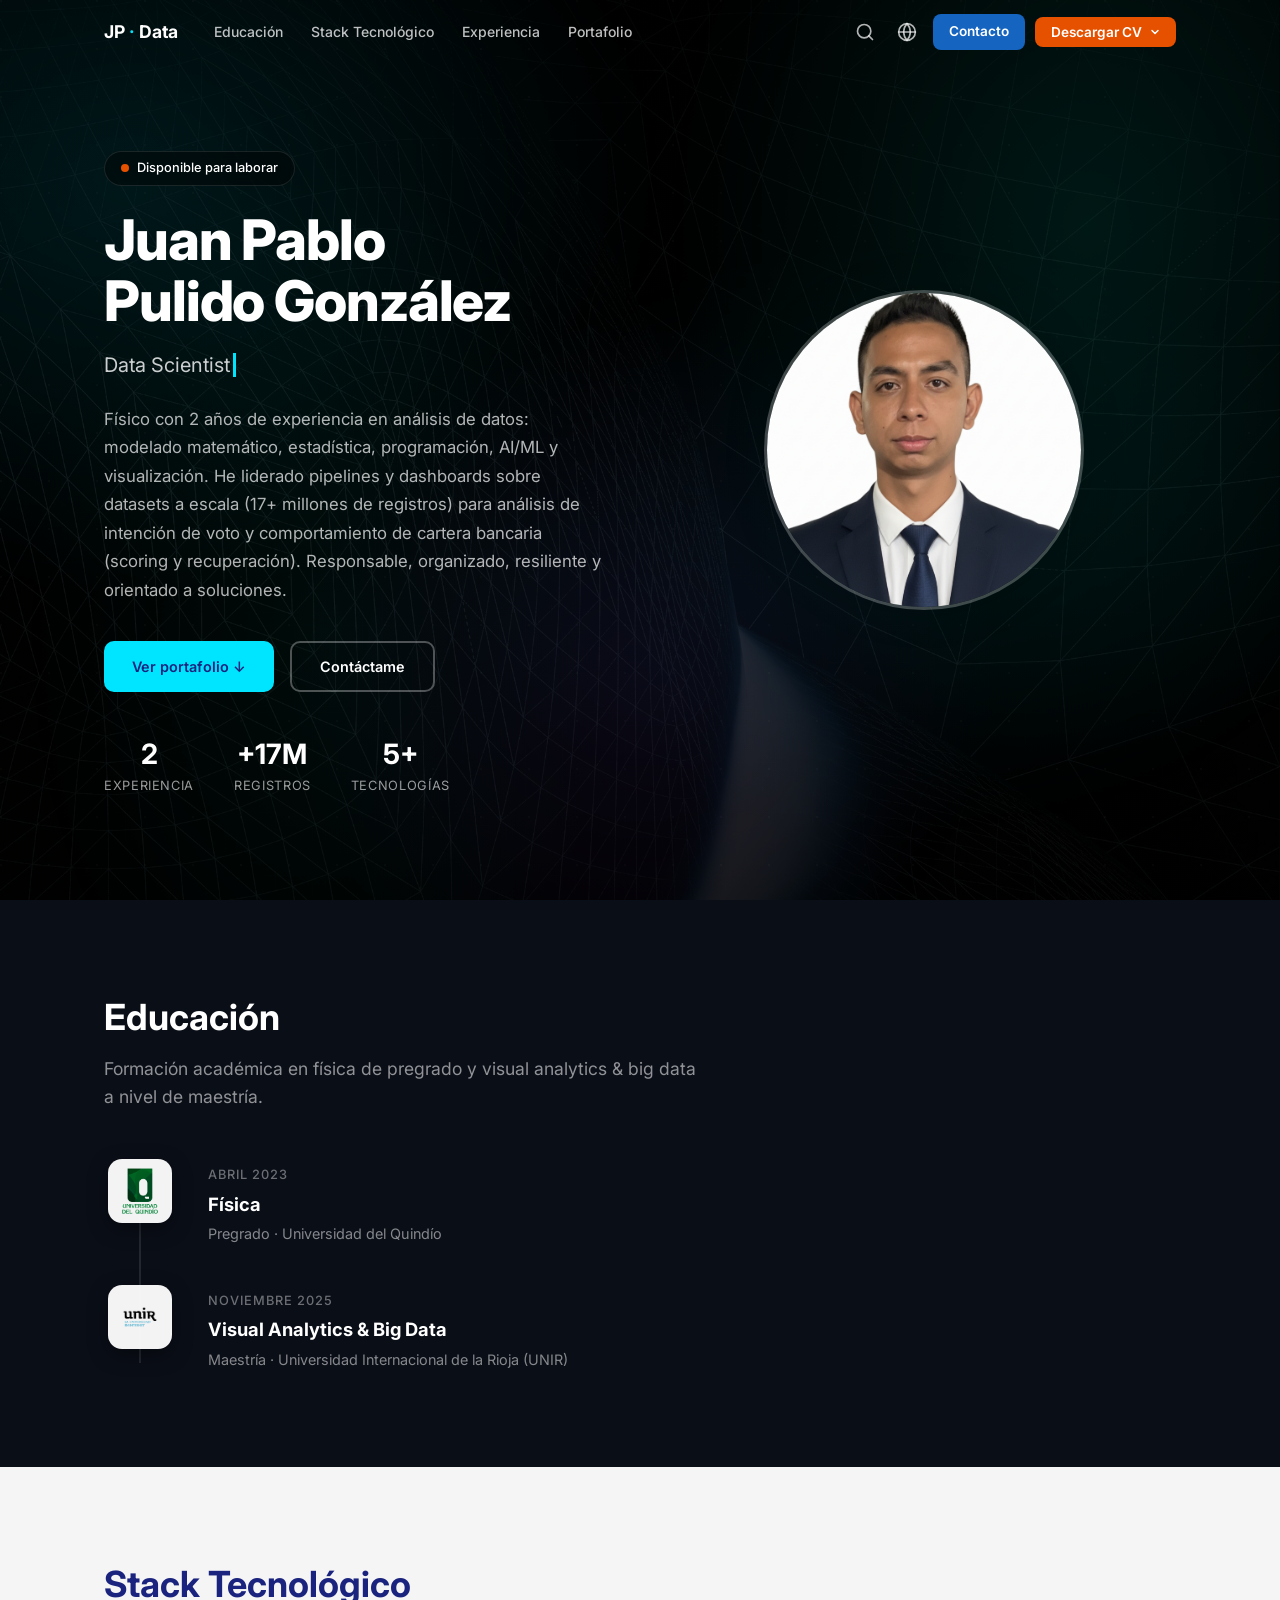
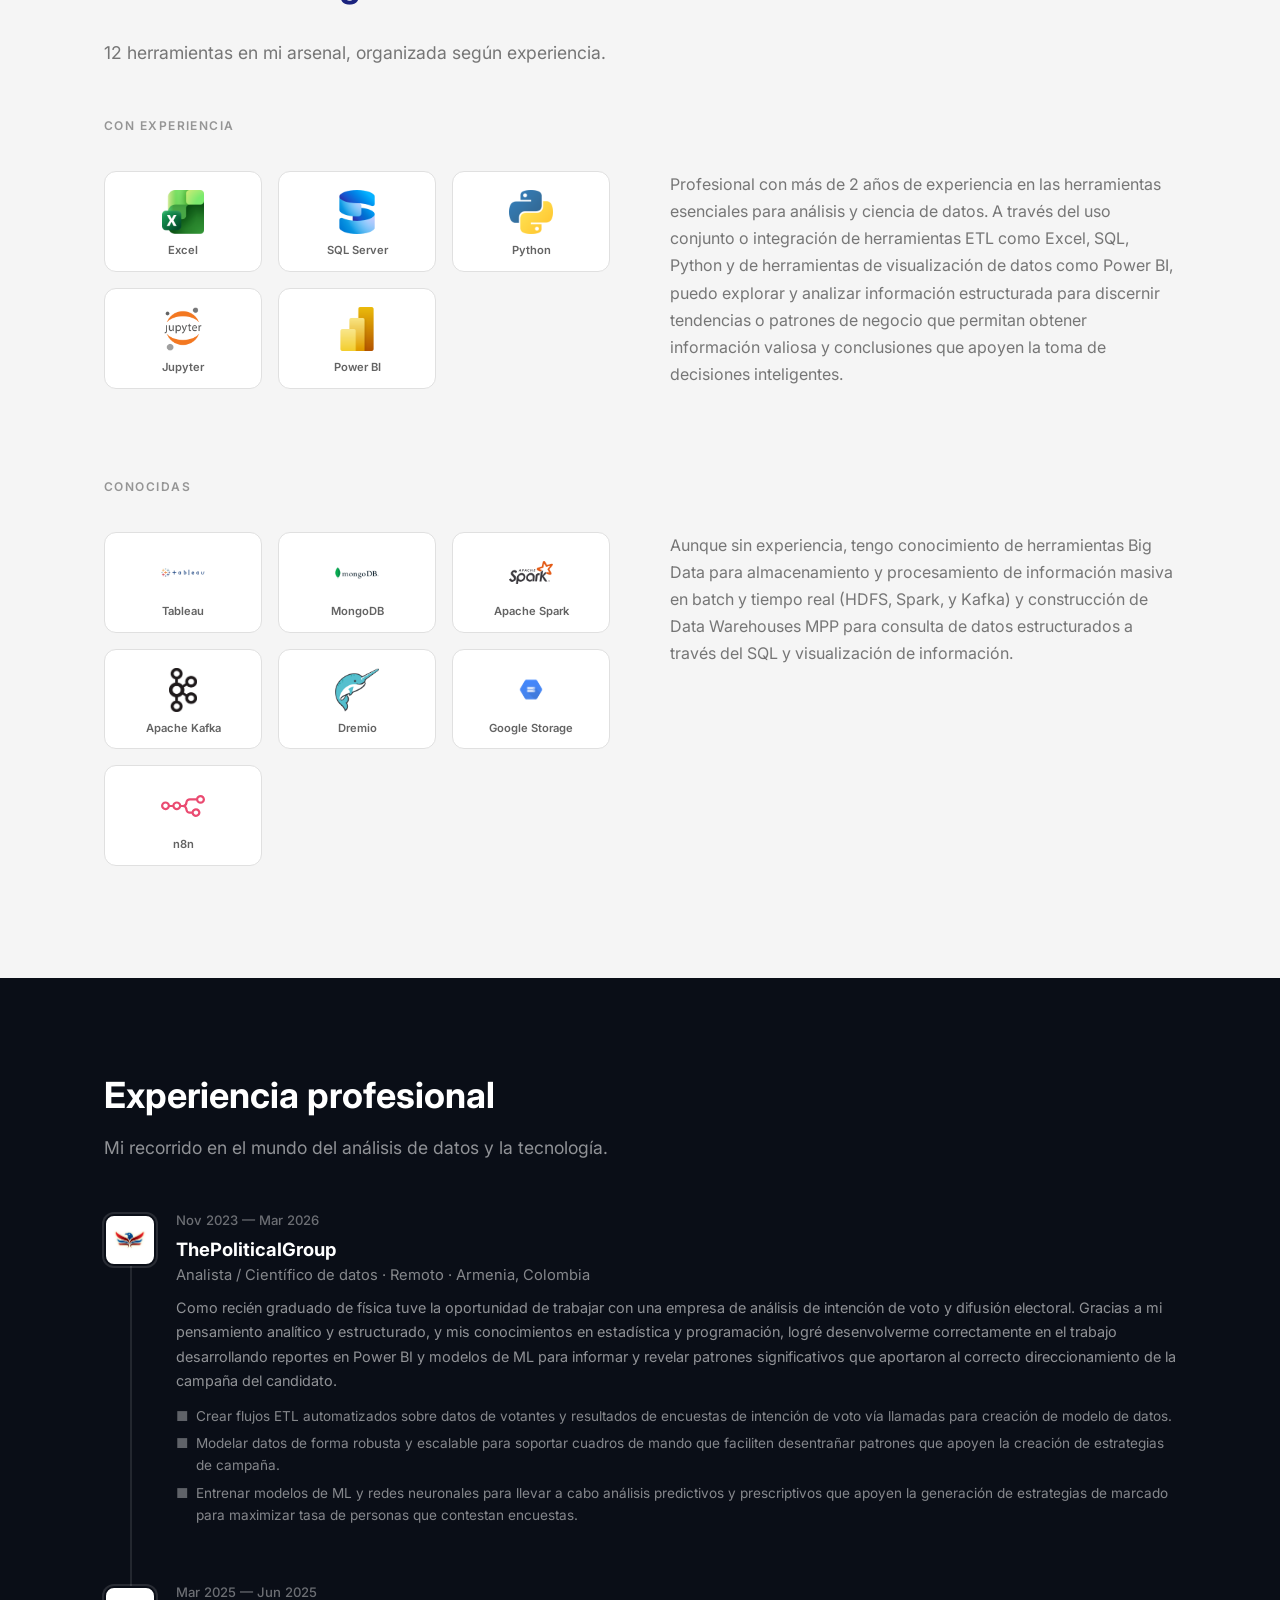
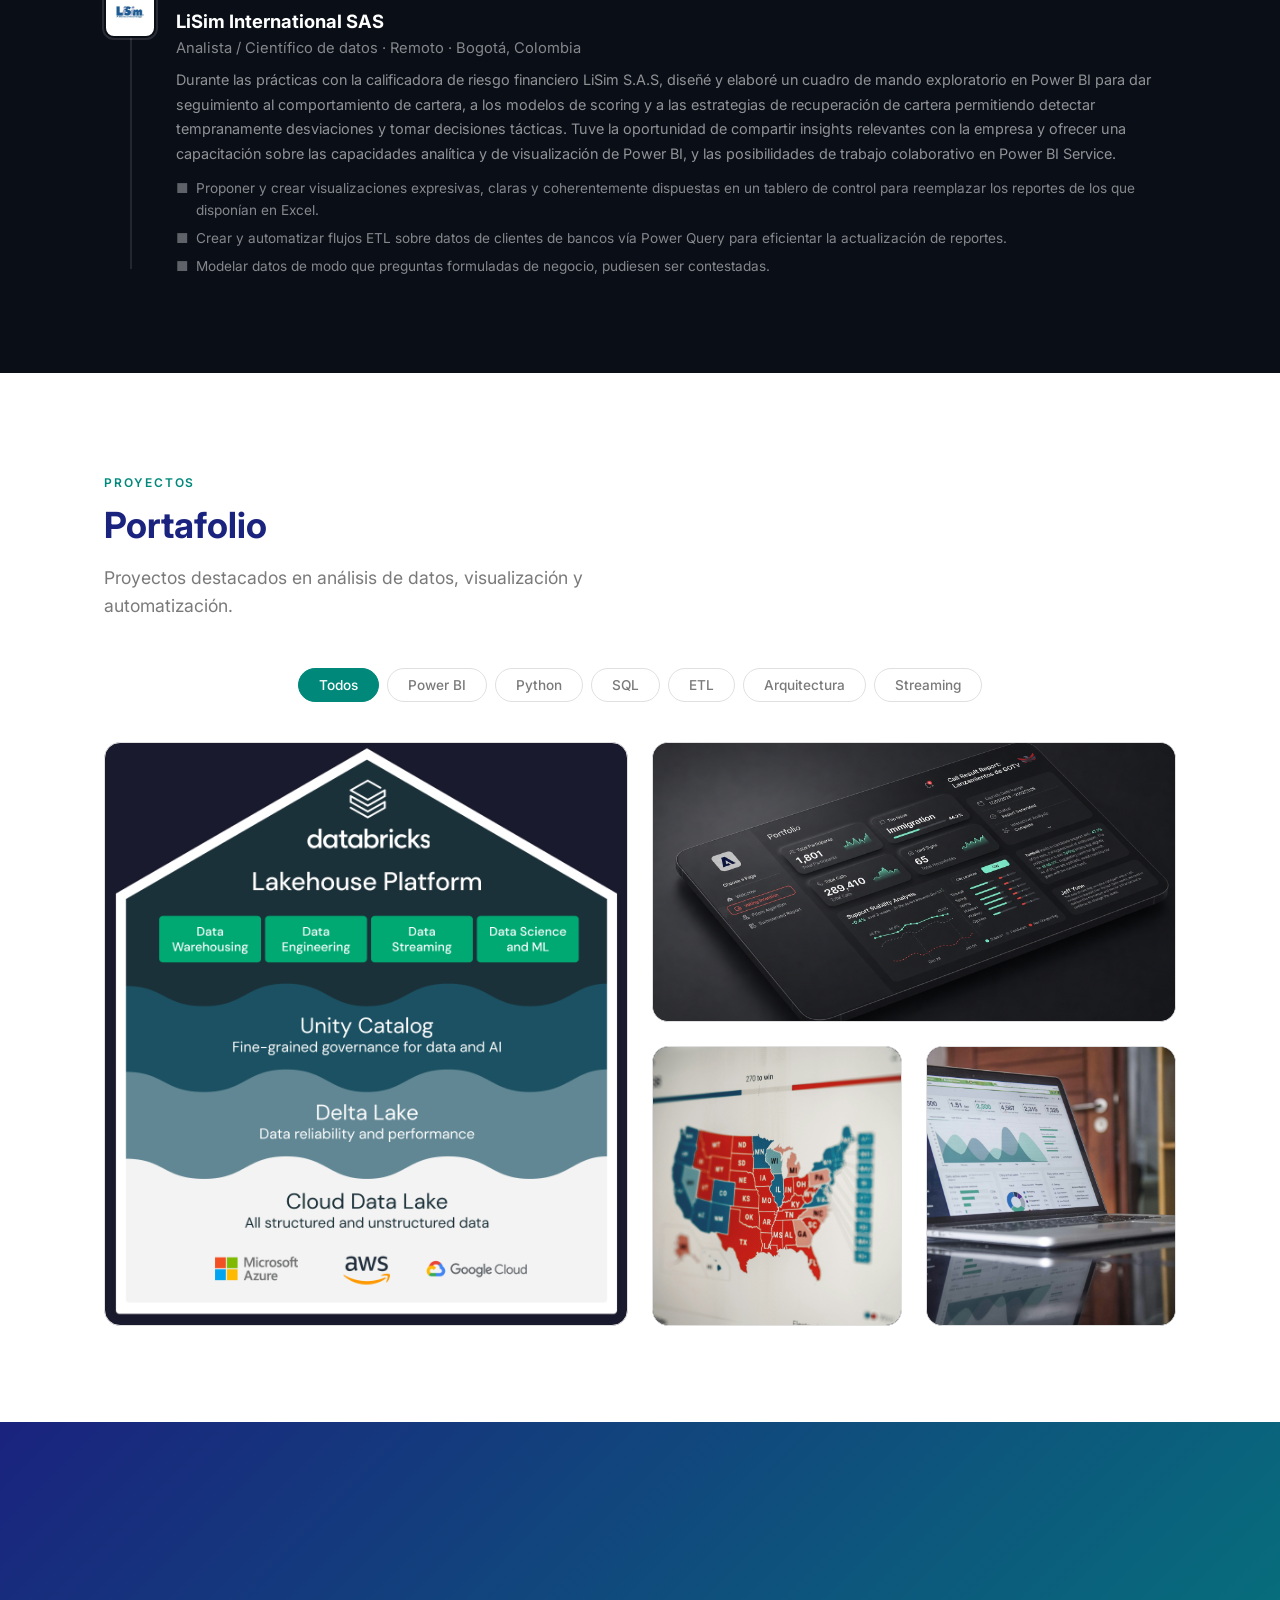
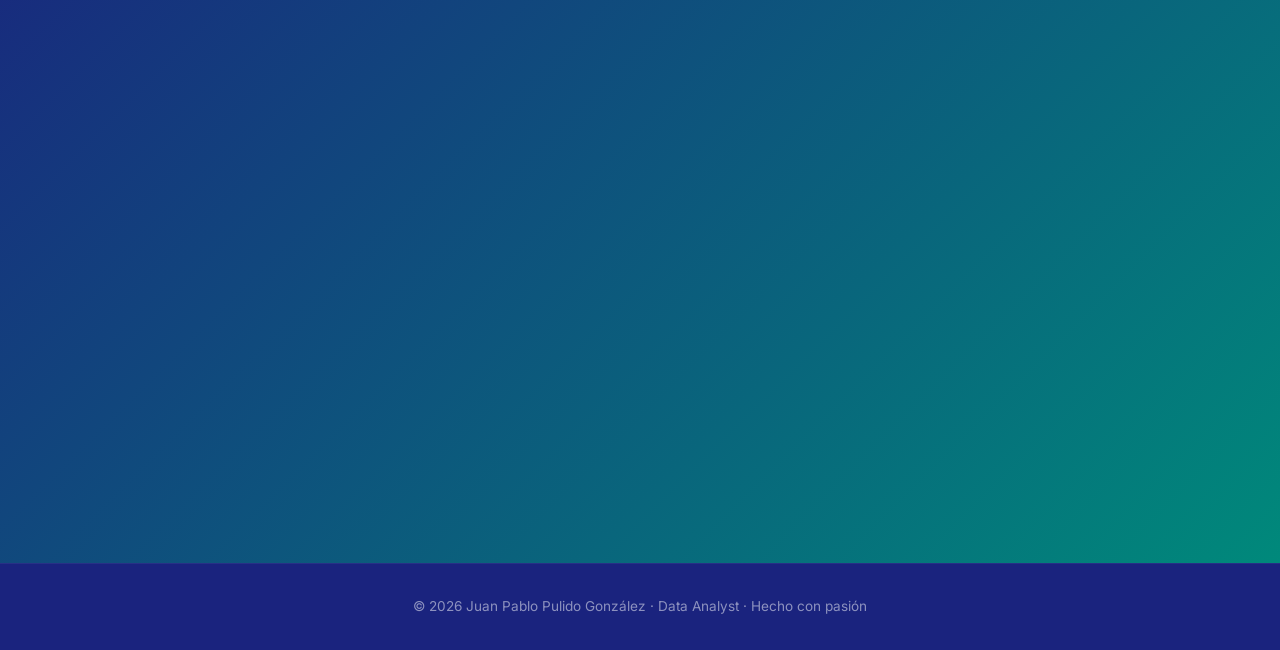
==== index.html @ 1726cae5 "Add files via upload" ====
<!DOCTYPE html>
<html lang="es">
<head>
    <meta charset="UTF-8" />
    <meta name="viewport" content="width=device-width, initial-scale=1.0" />
    <title>Juan Pablo Pulido González · Data Analyst</title>
    <meta name="description" content="Portafolio profesional de Juan Pablo Pulido, Data Analyst especializado en Microsoft, Google, Python, SQL, Power BI y Tableau." />
    <link rel="preconnect" href="https://fonts.googleapis.com" />
    <link rel="preconnect" href="https://fonts.gstatic.com" crossorigin />
    <link href="https://fonts.googleapis.com/css2?family=Inter:wght@300;400;500;600;700;800&display=swap" rel="stylesheet" />
    <style>
        /* ===== RESET & BASE ===== */
        *, *::before, *::after { margin: 0; padding: 0; box-sizing: border-box; }
        html { scroll-behavior: smooth; }
        body {
            font-family: 'Inter', -apple-system, BlinkMacSystemFont, sans-serif;
            color: #212121;
            background: #F5F5F5;
            line-height: 1.6;
            -webkit-font-smoothing: antialiased;
        }
        a { text-decoration: none; color: inherit; }
        img { max-width: 100%; display: block; }
        ul { list-style: none; }

        /* ===== UTILITIES ===== */
        .container {
            max-width: 1120px;
            margin: 0 auto;
            padding: 0 24px;
        }
        .section {
            padding: 96px 0;
        }
        .section-label {
            display: inline-block;
            font-size: 0.75rem;
            font-weight: 600;
            letter-spacing: 0.15em;
            text-transform: uppercase;
            color: #00897B;
            margin-bottom: 12px;
        }
        .section-title {
            font-size: 2.25rem;
            font-weight: 700;
            color: #1A237E;
            margin-bottom: 16px;
            line-height: 1.2;
        }
        .section-subtitle {
            font-size: 1.1rem;
            color: rgba(33,33,33,0.6);
            max-width: 600px;
            margin-bottom: 48px;
        }
        @media (max-width: 768px) {
            .section { padding: 64px 0; }
            .section-title { font-size: 1.75rem; }
        }

        /* ===== NAVBAR — TRANSPARENTE (estilo DJI) ===== */
        .navbar {
            position: fixed;
            top: 0;
            left: 0;
            right: 0;
            z-index: 1000;
            background: transparent;
            transition: background 0.4s, border-color 0.4s;
        }
        .navbar.scrolled {
            background: rgba(10,10,18,0.92);
            backdrop-filter: blur(16px);
            -webkit-backdrop-filter: blur(16px);
            border-bottom: 1px solid rgba(255,255,255,0.06);
        }
        .nav-inner {
            display: flex;
            align-items: center;
            justify-content: space-between;
            height: 64px;
        }
        .nav-left {
            display: flex;
            align-items: center;
            gap: 36px;
        }
        .nav-logo {
            font-size: 1.1rem;
            font-weight: 700;
            color: #fff;
            white-space: nowrap;
        }
        .nav-logo span { color: #00E5FF; }
        .nav-links {
            display: flex;
            gap: 28px;
            align-items: center;
        }
        .nav-links a {
            font-size: 0.875rem;
            font-weight: 500;
            color: rgba(255,255,255,0.75);
            transition: color 0.2s;
            position: relative;
            white-space: nowrap;
        }
        .nav-links a::after {
            content: '';
            position: absolute;
            left: 0;
            right: 0;
            bottom: -4px;
            height: 2px;
            background: #00E5FF;
            transform: scaleX(0);
            transition: transform 0.3s;
        }
        .nav-links a:hover { color: #00E5FF; }
        .nav-links a:hover::after { transform: scaleX(1); }

        /* Right-side actions */
        .nav-right {
            display: flex;
            align-items: center;
            gap: 10px;
        }
        .nav-icon-btn {
            background: transparent;
            border: none;
            cursor: pointer;
            color: rgba(255,255,255,0.7);
            padding: 6px;
            border-radius: 6px;
            transition: color 0.2s, background 0.2s;
            display: flex;
            align-items: center;
            justify-content: center;
            line-height: 1;
        }
        .nav-icon-btn:hover {
            color: #fff;
            background: rgba(255,255,255,0.1);
        }
        .nav-icon-btn svg {
            width: 20px;
            height: 20px;
        }
        .nav-btn {
            padding: 7px 16px;
            border-radius: 8px;
            font-size: 0.85rem;
            font-weight: 600;
            transition: all 0.3s;
            white-space: nowrap;
            display: inline-flex;
            align-items: center;
            gap: 6px;
            border: none;
            cursor: pointer;
            font-family: inherit;
        }
        .nav-btn-contact {
            background: #1565C0;
            color: #fff;
        }
        .nav-btn-contact:hover {
            background: #1976D2;
            transform: translateY(-1px);
        }
        .nav-btn-cv {
            background: #E65100;
            color: #fff;
        }
        .nav-btn-cv:hover {
            background: #EF6C00;
            transform: translateY(-1px);
        }

        /* ===== DROPDOWN ===== */
        .dropdown {
            position: relative;
            display: inline-flex;
        }
        .dropdown-trigger {
            cursor: pointer;
        }
        .dropdown-menu {
            position: absolute;
            top: calc(100% + 6px);
            right: 0;
            min-width: 180px;
            background: #1A1A2E;
            border: 1px solid rgba(255,255,255,0.12);
            border-radius: 10px;
            padding: 6px;
            opacity: 0;
            visibility: hidden;
            transform: translateY(-6px);
            transition: opacity 0.25s ease, transform 0.25s ease, visibility 0.25s;
            z-index: 1001;
            box-shadow: 0 12px 32px rgba(0,0,0,0.4);
        }
        .dropdown.open .dropdown-menu {
            opacity: 1;
            visibility: visible;
            transform: translateY(0);
        }
        .dropdown-menu a {
            display: flex;
            align-items: center;
            gap: 8px;
            padding: 10px 14px;
            border-radius: 8px;
            font-size: 0.85rem;
            font-weight: 500;
            color: rgba(255,255,255,0.8);
            transition: background 0.2s, color 0.2s;
            white-space: nowrap;
            text-decoration: none;
        }
        .dropdown-menu a:hover {
            background: rgba(255,255,255,0.08);
            color: #fff;
        }
        .dropdown-menu a .dd-icon {
            width: 18px;
            height: 18px;
            flex-shrink: 0;
            opacity: 0.6;
        }
        .dropdown-menu .divider {
            height: 1px;
            background: rgba(255,255,255,0.08);
            margin: 4px 10px;
        }
        /* Mobile dropdown inside nav-links */
        .mobile-dropdown {
            width: 100%;
        }
        .mobile-dropdown .dropdown-menu {
            position: static;
            opacity: 1;
            visibility: visible;
            transform: none;
            background: transparent;
            border: none;
            box-shadow: none;
            padding: 4px 0 0 0;
            display: none;
        }
        .mobile-dropdown.open .dropdown-menu {
            display: block;
        }
        .mobile-dropdown .dropdown-menu a {
            padding: 10px 14px;
            color: rgba(255,255,255,0.7);
            justify-content: center;
        }
        .mobile-dropdown .dropdown-menu a:hover {
            background: rgba(255,255,255,0.06);
        }
        .nav-toggle {
            display: none;
            background: none;
            border: none;
            cursor: pointer;
            padding: 8px;
        }
        .nav-toggle span {
            display: block;
            width: 24px;
            height: 2px;
            background: #fff;
            margin: 5px 0;
            border-radius: 2px;
            transition: 0.3s;
        }
        @media (max-width: 900px) {
            .nav-left .nav-links,
            .nav-right .nav-icon-btn,
            .nav-right .nav-btn-contact,
            .nav-right .nav-btn-cv {
                display: none;
            }
            .nav-toggle { display: block; }
            .nav-links.open {
                display: flex !important;
                position: absolute;
                top: 64px;
                left: 0;
                right: 0;
                background: rgba(10,10,18,0.98);
                backdrop-filter: blur(16px);
                flex-direction: column;
                padding: 24px;
                gap: 20px;
                border-bottom: 1px solid rgba(255,255,255,0.06);
            }
            /* On mobile, show icon buttons and CTA inside the dropdown */
            .nav-links.open .mobile-only {
                display: flex !important;
            }
        }
        @media (min-width: 901px) {
            .mobile-only { display: none !important; }
        }

        /* ===== HERO ===== */
        .hero {
            min-height: 100vh;
            display: flex;
            align-items: center;
            background:
                linear-gradient(180deg, rgba(0,0,0,0.92) 0%, rgba(0,0,0,0.82) 50%, rgba(0,0,0,0.88) 100%),
                url('images/hero-bg.jpg') center / cover no-repeat;
            color: #fff;
            position: relative;
            overflow: hidden;
        }
        /* ===== Animated ambient orbs ===== */
        .hero::before {
            content: '';
            position: absolute;
            inset: 0;
            background:
                radial-gradient(ellipse 900px 700px at 10% 20%, rgba(0,229,255,0.10) 0%, transparent 60%),
                radial-gradient(ellipse 700px 900px at 85% 25%, rgba(0,200,180,0.12) 0%, transparent 60%),
                radial-gradient(ellipse 600px 600px at 50% 75%, rgba(130,90,255,0.08) 0%, transparent 60%),
                radial-gradient(ellipse 800px 500px at 70% 60%, rgba(0,229,255,0.06) 0%, transparent 60%),
                radial-gradient(ellipse 500px 800px at 25% 70%, rgba(0,230,200,0.05) 0%, transparent 60%);
            pointer-events: none;
            animation: hero-orb 20s ease-in-out infinite alternate;
            will-change: transform, opacity;
        }
        @keyframes hero-orb {
            0%   { transform: scale(1) translate(0, 0); opacity: 0.5; }
            25%  { transform: scale(1.08) translate(2%, -1.5%); opacity: 0.8; }
            50%  { transform: scale(0.92) translate(-1.5%, 1.5%); opacity: 0.5; }
            75%  { transform: scale(1.05) translate(-0.5%, -1.2%); opacity: 0.7; }
            100% { transform: scale(1.02) translate(0.8%, 0.8%); opacity: 0.6; }
        }
        /* ===== Subtle data/grid pattern ===== */
        .hero::after {
            content: '';
            position: absolute;
            inset: 0;
            background-image:
                radial-gradient(circle at 1px 1px, rgba(255,255,255,0.04) 1px, transparent 0);
            background-size: 48px 48px;
            pointer-events: none;
            opacity: 0.6;
        }
        .hero-grid {
            display: grid;
            grid-template-columns: 1fr 1fr;
            gap: 64px;
            align-items: center;
            position: relative;
            z-index: 1;
        }
        .hero-badge {
            display: inline-flex;
            align-items: center;
            gap: 8px;
            background: rgba(0,0,0,0.40);
            backdrop-filter: blur(8px);
            padding: 6px 16px;
            border-radius: 100px;
            font-size: 0.8rem;
            font-weight: 500;
            margin-top: 96px;
            margin-bottom: 24px;
            border: 1px solid rgba(255,255,255,0.10);
        }
        .hero-badge-dot {
            width: 8px;
            height: 8px;
            border-radius: 50%;
            background: #E65100;
            animation: pulse-dot 2s ease-in-out infinite;
        }
        @keyframes pulse-dot {
            0%, 100% { opacity: 1; transform: scale(1); }
            50% { opacity: 0.6; transform: scale(0.85); }
        }
        .hero h1 {
            font-size: 3.5rem;
            font-weight: 800;
            line-height: 1.1;
            margin-bottom: 16px;
            letter-spacing: -0.02em;
        }
        .hero h1 span {
            background: linear-gradient(135deg, #00E5FF, #69F0FF);
            -webkit-background-clip: text;
            -webkit-text-fill-color: transparent;
            background-clip: text;
        }
        .hero-job {
            font-size: 1.25rem;
            color: rgba(255,255,255,0.8);
            font-weight: 400;
            margin-bottom: 24px;
        }
        .hero-bio {
            font-size: 1.05rem;
            color: rgba(255,255,255,0.7);
            max-width: 520px;
            line-height: 1.7;
            margin-bottom: 36px;
        }
        .hero-actions {
            display: flex;
            gap: 16px;
            flex-wrap: wrap;
        }
        .btn {
            display: inline-flex;
            align-items: center;
            gap: 8px;
            padding: 12px 28px;
            border-radius: 10px;
            font-size: 0.9rem;
            font-weight: 600;
            transition: all 0.3s;
            border: none;
            cursor: pointer;
        }
        .btn-primary {
            background: #00E5FF;
            color: #1A237E;
        }
        .btn-primary:hover {
            background: #18FFFF;
            transform: translateY(-2px);
            box-shadow: 0 8px 24px rgba(0,229,255,0.35);
        }
        .btn-outline {
            background: transparent;
            color: #fff;
            border: 2px solid rgba(255,255,255,0.3);
        }
        .btn-outline:hover {
            border-color: #fff;
            background: rgba(255,255,255,0.08);
            transform: translateY(-2px);
        }
        .hero-visual {
            display: flex;
            flex-direction: column;
            justify-content: center;
            align-items: center;
            gap: 24px;
        }
        .hero-avatar {
            width: 320px;
            height: 320px;
            border-radius: 50%;
            border: 3px solid rgba(255,255,255,0.2);
            position: relative;
            overflow: hidden;
            box-shadow: 0 0 40px rgba(0,0,0,0.2);
            background: rgba(255,255,255,0.06);
        }
        .hero-avatar img {
            width: 100%;
            height: 100%;
            object-fit: cover;
            display: block;
        }
        .hero-avatar-ring {
            position: absolute;
            inset: -8px;
            border-radius: 50%;
            border: 2px solid rgba(0,229,255,0.3);
            animation: spin 12s linear infinite;
            pointer-events: none;
            z-index: 2;
        }
        @keyframes spin {
            to { transform: rotate(360deg); }
        }
        .hero-stats {
            display: flex;
            gap: 40px;
            margin-top: 40px;
            margin-bottom: 48px;
        }
        .hero-stat {
            text-align: center;
        }
        .hero-stat-num {
            font-size: 1.75rem;
            font-weight: 700;
            color: #fff;
        }
        .hero-stat-label {
            font-size: 0.8rem;
            color: rgba(255,255,255,0.6);
            text-transform: uppercase;
            letter-spacing: 0.05em;
        }
        .tool-logo {
            width: 36px;
            height: 36px;
            object-fit: contain;
            margin-bottom: 4px;
        }
        .tool-stat {
            display: flex;
            flex-direction: column;
            align-items: center;
            gap: 4px;
        }
        .hero-tools {
            display: flex;
            flex-wrap: wrap;
            gap: 28px;
            margin-top: 32px;
        }
        .hero-kpis {
            display: flex;
            flex-wrap: wrap;
            gap: 24px;
            justify-content: center;
        }
        .hero-stat-value {
            font-size: 1rem;
            font-weight: 700;
            color: #00E5FF;
        }
        @media (max-width: 900px) {
            .hero-grid { grid-template-columns: 1fr; text-align: center; gap: 40px; }
            .hero-bio { margin-left: auto; margin-right: auto; }
            .hero-actions { justify-content: center; }
            .hero h1 { font-size: 2.5rem; }
            .hero-stats { justify-content: center; }
            .hero-visual { order: -1; }
            .hero-avatar { width: 200px; height: 200px; }
            .hero-avatar-initials { font-size: 3rem; }
        }

        /* ===== EDUCATION (dark theme — harmonized with hero) ===== */
        .edu-bg {
            background: #0A0E17;
            color: #fff;
        }
        .edu-bg .section-title { color: #fff; }
        .edu-bg .section-subtitle { color: rgba(255,255,255,0.55); }
        .edu-timeline {
            position: relative;
        }
        .edu-timeline::before {
            content: '';
            position: absolute;
            left: 35px;
            top: 8px;
            bottom: 8px;
            width: 2px;
            background: rgba(255,255,255,0.10);
        }
        .edu-item {
            display: flex;
            align-items: flex-start;
            gap: 32px;
            margin-bottom: 40px;
            position: relative;
        }
        .edu-item:last-child { margin-bottom: 0; }
        .edu-marker {
            display: flex;
            flex-direction: column;
            align-items: center;
            flex-shrink: 0;
            width: 72px;
            position: relative;
            z-index: 1;
        }
        .edu-logo {
            width: 64px;
            height: 64px;
            object-fit: contain;
            border-radius: 14px;
            background: rgba(255,255,255,0.95);
            padding: 8px;
            box-shadow: 0 6px 20px rgba(0,0,0,0.4);
            transition: transform 0.3s, box-shadow 0.3s;
        }
        .edu-item:hover .edu-logo {
            transform: scale(1.05);
            box-shadow: 0 8px 28px rgba(0,229,255,0.15);
        }
        .edu-content {
            flex: 1;
            padding-top: 6px;
        }
        .edu-date {
            font-size: 0.8rem;
            font-weight: 500;
            color: rgba(255,255,255,0.4);
            text-transform: uppercase;
            letter-spacing: 0.08em;
            margin-bottom: 4px;
        }
        .edu-program {
            font-size: 1.15rem;
            font-weight: 700;
            color: #fff;
            margin: 0 0 4px;
        }
        .edu-level {
            font-size: 0.9rem;
            color: rgba(255,255,255,0.5);
            line-height: 1.5;
        }
        @media (max-width: 600px) {
            .edu-timeline::before { left: 23px; }
            .edu-item { gap: 16px; }
            .edu-marker { width: 48px; }
            .edu-logo { width: 44px; height: 44px; padding: 6px; }
            .edu-content { padding-top: 2px; }
            .edu-program { font-size: 1rem; }
        }



        /* ===== EXPERIENCE — TIMELINE CON LOGOS SOBRE LA LÍNEA ===== */
        .exp-bg {
            background: #0A0E17;
            color: #fff;
        }
        .exp-bg .section-title { color: #fff; }
        .exp-bg .section-subtitle { color: rgba(255,255,255,0.55); }
        .timeline {
            position: relative;
            padding-left: 0;
        }
        .timeline::before {
            content: '';
            position: absolute;
            left: 26px;
            top: 8px;
            bottom: 8px;
            width: 2px;
            background: rgba(255,255,255,0.10);
        }
        .timeline-item {
            position: relative;
            margin-bottom: 56px;
            padding-left: 0;
            min-height: 64px;
        }
        .timeline-item:last-child { margin-bottom: 0; }
        /* Dots ocultos — los logos reemplazan los nodos */
        .timeline-dot { display: none; }
        .timeline-logo {
            position: absolute;
            left: 0;
            top: 4px;
            width: 52px;
            height: 52px;
            z-index: 2;
            border-radius: 10px;
            background: #fff;
            border: 2px solid #0A0E17;
            padding: 6px;
            display: flex;
            align-items: center;
            justify-content: center;
            box-shadow: 0 0 0 2px rgba(255,255,255,0.12);
            transition: transform 0.3s, box-shadow 0.3s;
            overflow: hidden;
        }
        .timeline-item:hover .timeline-logo {
            transform: scale(1.08);
            box-shadow: 0 0 0 2px #00E5FF;
        }
        .timeline-logo img {
            width: 100%;
            height: 100%;
            object-fit: contain;
        }
        .timeline-content {
            margin-left: 72px;
        }
        .timeline-date {
            font-size: 0.82rem;
            font-weight: 500;
            color: rgba(255,255,255,0.4);
            margin-bottom: 4px;
        }
        .timeline-company {
            font-size: 1.15rem;
            font-weight: 700;
            color: #fff;
        }
        .timeline-role {
            font-size: 0.92rem;
            color: rgba(255,255,255,0.5);
            margin-bottom: 8px;
        }
        .timeline-desc {
            font-size: 0.9rem;
            color: rgba(255,255,255,0.55);
            line-height: 1.7;
        }
        .timeline-funcs {
            margin-top: 12px;
            display: flex;
            flex-direction: column;
            gap: 6px;
        }
        .timeline-func-item {
            font-size: 0.85rem;
            color: rgba(255,255,255,0.5);
            line-height: 1.6;
            padding-left: 20px;
            position: relative;
        }
        .timeline-func-item::before {
            content: '\25A0';
            position: absolute;
            left: 0;
            color: rgba(255,255,255,0.35);
        }
        @media (max-width: 600px) {
            .timeline-item { margin-bottom: 44px; min-height: 52px; }
            .timeline-logo { width: 40px; height: 40px; padding: 4px; }
            .timeline::before { left: 20px; }
            .timeline-content { margin-left: 56px; }
            .timeline-func-item { font-size: 0.8rem; }
        }

        /* ===== PORTFOLIO ===== */
        .portfolio-bg {
            background: #fff;
        }


        /* ===== BENTO GRID (IMAGES ONLY + HOVER OVERLAY) ===== */
        .bento-grid {
            display: grid;
            grid-template-columns: repeat(4, 1fr);
            gap: 24px;
        }
        .bento-card {
            position: relative;
            border-radius: 16px;
            overflow: hidden;
            cursor: pointer;
            min-height: 280px;
            border: 1px solid #E0E0E0;
            background: #1A1A2E;
            perspective: 1000px;
            transition: all 0.3s cubic-bezier(0.4, 0, 0.2, 1);
        }
        .bento-card:hover {
            transform: translateY(-4px);
            box-shadow: 0 16px 40px rgba(0,0,0,0.12);
            border-color: #C8C8E0;
        }
        .bento-card.featured {
            grid-column: span 2;
            grid-row: span 2;
            min-height: 400px;
        }
        .bento-card.medium {
            grid-column: span 2;
            min-height: 280px;
        }
        .bento-card.hidden {
            display: none;
        }
        .bento-card-image {
            position: absolute;
            inset: 0;
            overflow: hidden;
            will-change: transform;
            transition: transform 0.15s ease-out;
        }
        .bento-card-image img {
            width: 100%;
            height: 100%;
            object-fit: cover;
            transition: transform 0.5s cubic-bezier(0.4, 0, 0.2, 1), filter 0.5s cubic-bezier(0.4, 0, 0.2, 1);
        }
        .bento-card:hover .bento-card-image img,
        .bento-card:hover .bento-card-image .placeholder-gradient svg {
            transform: scale(1.08);
            filter: blur(5px);
        }
        .bento-card-image .placeholder-gradient {
            width: 100%;
            height: 100%;
            display: flex;
            align-items: center;
            justify-content: center;
            font-size: 3.5rem;
            font-weight: 700;
            color: rgba(255,255,255,0.15);
        }
        .bento-card-image .placeholder-gradient svg {
            transition: transform 0.5s cubic-bezier(0.4, 0, 0.2, 1), filter 0.5s cubic-bezier(0.4, 0, 0.2, 1);
        }
        /* ===== HOVER OVERLAY — progressive staggered reveal ===== */
        .bento-card-hover {
            position: absolute;
            inset: 0;
            background: linear-gradient(to top, rgba(0,0,0,0.94) 0%, rgba(0,0,0,0.7) 45%, rgba(0,0,0,0.45) 100%);
            opacity: 0;
            transition: opacity 0.55s cubic-bezier(0.25, 0.1, 0.25, 1);
            display: flex;
            flex-direction: column;
            justify-content: flex-end;
            padding: 28px 24px;
            gap: 6px;
            pointer-events: none;
            will-change: transform;
            transform: translateZ(20px);
        }
        .bento-card:hover .bento-card-hover {
            opacity: 1;
            pointer-events: auto;
        }
        /* Children animate in progressively on hover */
        .bento-card-hover > * {
            opacity: 0;
            transform: translateY(14px);
            transition: opacity 0.45s cubic-bezier(0.25, 0.1, 0.25, 1),
                        transform 0.45s cubic-bezier(0.25, 0.1, 0.25, 1);
        }
        .bento-card:hover .bento-card-hover > * { opacity: 1; transform: translateY(0); }
        .bento-card:hover .bento-card-hover > *:nth-child(1) { transition-delay: 0.06s; }
        .bento-card:hover .bento-card-hover > *:nth-child(2) { transition-delay: 0.14s; }
        .bento-card:hover .bento-card-hover > *:nth-child(3) { transition-delay: 0.24s; }
        .bento-card:hover .bento-card-hover > *:nth-child(4) { transition-delay: 0.34s; }
        .bento-card-hover .bento-card-tags {
            display: flex;
            flex-wrap: wrap;
            gap: 10px;
            margin-bottom: 6px;
        }
        .bento-card-hover .bento-card-tag {
            padding: 4px 12px;
            background: rgba(255,255,255,0.15);
            backdrop-filter: blur(4px);
            -webkit-backdrop-filter: blur(4px);
            color: #fff;
            border-radius: 50px;
            font-size: 0.7rem;
            font-weight: 600;
            letter-spacing: 0.02em;
        }
        .bento-card-hover .bento-card-title {
            font-size: 1.1rem;
            font-weight: 700;
            line-height: 1.3;
            color: #fff;
            letter-spacing: -0.02em;
            margin: 0;
        }
        .bento-card-hover .bento-card-meta {
            display: flex;
            flex-wrap: wrap;
            gap: 12px;
            font-size: 0.72rem;
            color: rgba(255,255,255,0.55);
            margin-top: 2px;
        }
        .bento-card-hover .bento-card-meta span {
            display: flex;
            align-items: center;
            gap: 4px;
        }
        .bento-card-hover .view-case-btn {
            display: inline-flex;
            align-items: center;
            gap: 6px;
            margin-top: 6px;
            padding: 8px 16px;
            background: rgba(255,255,255,0.15);
            backdrop-filter: blur(8px);
            -webkit-backdrop-filter: blur(8px);
            color: #fff;
            border-radius: 50px;
            font-size: 0.78rem;
            font-weight: 600;
            text-decoration: none;
            transition: all 0.3s ease;
            align-self: flex-start;
            border: 1px solid rgba(255,255,255,0.2);
        }
        .bento-card-hover .view-case-btn:hover {
            background: #00E5FF;
            color: #1A237E;
            border-color: #00E5FF;
            transform: translateY(-1px);
        }

        /* ===== RESPONSIVE BENTO ===== */
        @media (max-width: 900px) {
            .bento-grid {
                grid-template-columns: 1fr 1fr;
                gap: 16px;
            }
            .bento-card.featured {
                grid-column: span 2;
                grid-row: span 1;
                min-height: 320px;
            }
            .bento-card.medium {
                grid-column: span 2;
            }
        }
        @media (max-width: 600px) {
            .bento-grid {
                grid-template-columns: 1fr;
            }
            .bento-card.featured,
            .bento-card.medium {
                grid-column: span 1;
                min-height: 260px;
            }
            .filters {
                gap: 6px;
            }
            .filter-btn {
                padding: 6px 14px;
                font-size: 0.8rem;
            }
        }
        @media (prefers-reduced-motion: reduce) {
            .bento-card { transform: none !important; }
            .bento-card-hover { opacity: 1 !important; }
        }

        /* ===== CONTACT ===== */
        .contact-bg {
            background: linear-gradient(135deg, #1A237E 0%, #00897B 100%);
            color: #fff;
        }
        .contact-inner {
            text-align: center;
            max-width: 640px;
            margin: 0 auto;
        }
        .contact-inner .section-title {
            color: #fff;
        }
        .contact-inner .section-subtitle {
            color: rgba(255,255,255,0.6);
            margin-left: auto;
            margin-right: auto;
        }
        .contact-links {
            display: flex;
            justify-content: center;
            gap: 20px;
            flex-wrap: wrap;
            margin-bottom: 32px;
        }
        .contact-card {
            background: rgba(255,255,255,0.1);
            backdrop-filter: blur(8px);
            border: 1px solid rgba(255,255,255,0.15);
            padding: 20px 28px;
            border-radius: 14px;
            display: flex;
            align-items: center;
            gap: 12px;
            transition: all 0.3s;
            min-width: 180px;
        }
        .contact-card:hover {
            background: rgba(255,255,255,0.18);
            transform: translateY(-3px);
        }
        .contact-card-icon {
            font-size: 1.3rem;
        }
        .contact-card-label {
            font-size: 0.75rem;
            text-transform: uppercase;
            letter-spacing: 0.08em;
            color: rgba(255,255,255,0.6);
        }
        .contact-card-value {
            font-size: 0.9rem;
            font-weight: 600;
        }
        .contact-email-large {
            font-size: 1.5rem;
            font-weight: 700;
            color: #00E5FF;
            margin-top: 8px;
            display: inline-block;
            transition: opacity 0.3s;
        }
        .contact-email-large:hover { opacity: 0.8; }

        /* ===== FOOTER ===== */
        .footer {
            background: #1A237E;
            color: rgba(255,255,255,0.5);
            text-align: center;
            padding: 32px 24px;
            font-size: 0.85rem;
            border-top: 1px solid rgba(255,255,255,0.06);
        }

        /* ===== SCROLL ANIMATIONS ===== */
        .fade-up {
            opacity: 0;
            transform: translateY(30px);
            transition: opacity 0.6s ease, transform 0.6s ease;
        }
        .fade-up.visible {
            opacity: 1;
            transform: translateY(0);
        }

        /* ===== STACK TECNOLÓGICO — SECCIÓN FULL-WIDTH LIGHT ===== */
        .tech-stack-section {
            background: #F5F5F5;
            color: #212121;
        }
        .tech-stack-section .section-title { color: #1A237E; }
        .tech-stack-section .section-subtitle { color: rgba(33,33,33,0.6); }

        /* ===== TWO-COLUMN LAYOUT ===== */
        .tech-stack-layout {
            display: grid;
            grid-template-columns: 1fr 1fr;
            gap: 16px 60px;
            align-items: start;
        }
        .tech-stack-layout > .section-title {
            grid-column: 1 / -1;
            margin-bottom: 16px;
        }
        .tool-group-label {
            font-size: 0.75rem;
            font-weight: 600;
            letter-spacing: 0.12em;
            text-transform: uppercase;
            color: rgba(33,33,33,0.45);
            margin-bottom: 20px;
        }
        /* Description positioned to align with its tool group */
        .ts-desc-1 { grid-row: 4 / 6; grid-column: 2; }
        .ts-desc-2 { grid-row: 6 / 8; grid-column: 2; }

        /* Separation between the two tool groups */
        .tech-stack-layout > .tool-group-label ~ .tool-group-label {
            margin-top: 72px;
        }
        .tech-stack-layout > .tool-group-label,
        .tech-stack-layout > .tool-grid {
            grid-column: 1;
        }
        .tool-grid {
            display: grid;
            grid-template-columns: repeat(3, 1fr);
            gap: 16px;
        }
        .tool-grid .logo-item {
            display: flex;
            flex-direction: column;
            align-items: center;
            gap: 10px;
            padding: 18px 8px 14px;
            border-radius: 12px;
            background: #fff;
            border: 1px solid #E0E0E0;
            transition: all 0.35s ease;
            cursor: default;
        }
        .tool-grid .logo-item:hover {
            transform: translateY(-4px);
            border-color: #00897B;
            background: #FAFAFA;
            box-shadow: 0 8px 20px rgba(0,137,123,0.10);
        }
        .tool-grid .logo-item img {
            width: 44px;
            height: 44px;
            object-fit: contain;
            transition: transform 0.3s ease;
        }
        .tool-grid .logo-item:hover img {
            transform: scale(1.12);
        }
        .tool-grid .logo-item .logo-name {
            font-size: 0.7rem;
            font-weight: 600;
            color: rgba(33,33,33,0.7);
            text-align: center;
            line-height: 1.15;
            transition: color 0.3s;
        }
        .tool-grid .logo-item:hover .logo-name {
            color: #00897B;
        }
        /* Description text styling */
        .tech-stack-layout > .section-subtitle:first-of-type {
            grid-column: 1 / -1;
            font-size: 1.1rem;
            max-width: 600px;
            margin-bottom: 32px;
        }
        .tech-stack-layout .section-subtitle {
            font-size: 1rem;
            line-height: 1.7;
            max-width: 100%;
            margin-bottom: 0;
        }
        @media (max-width: 900px) {
            .tech-stack-layout {
                grid-template-columns: 1fr;
                gap: 24px;
            }
            .tech-stack-layout > .section-title {
                order: -20;
            }
            .ts-desc-1, .ts-desc-2 {
                grid-row: auto;
                grid-column: 1;
            }
            .tech-stack-layout > .section-subtitle:first-of-type { order: -10; }
            .ts-desc-1 { order: 2; }
            .ts-desc-2 { order: 5; }
            .tool-group-label:first-of-type { order: 0; }
            .tool-grid:first-of-type { order: 1; }
            .tool-group-label:last-of-type { order: 3; }
            .tool-grid:last-of-type { order: 4; }
            .tool-grid {
                gap: 12px;
            }
            .tool-grid .logo-item {
                padding: 14px 6px 10px;
            }
            .tool-grid .logo-item img {
                width: 36px;
                height: 36px;
            }
        }

        /* ===== TYPING EFFECT ===== */
        .typing-cursor {
            display: inline-block;
            width: 3px;
            height: 1.2em;
            background: #00E5FF;
            margin-left: 3px;
            animation: blink 1s step-end infinite;
            vertical-align: text-bottom;
        }
        @keyframes blink {
            0%, 100% { opacity: 1; }
            50% { opacity: 0; }
        }

        /* ===== CTA UNDERLINE ANIMATION ===== */
        .hero-cta-underline {
            position: relative;
            display: inline-flex;
            align-items: center;
            gap: 10px;
        }
        .hero-cta-underline::after {
            content: '';
            position: absolute;
            bottom: -2px;
            left: 0;
            width: 0;
            height: 2px;
            background: #00E5FF;
            transition: width 0.4s cubic-bezier(0.4, 0, 0.2, 1);
        }
        .hero-cta-underline:hover::after {
            width: 100%;
        }

        /* ===== PORTFOLIO FILTERS ===== */
        .filters {
            display: flex;
            flex-wrap: wrap;
            justify-content: center;
            gap: 8px;
            margin-bottom: 40px;
        }
        .filter-btn {
            padding: 8px 20px;
            border: 1px solid #E0E0E0;
            background: transparent;
            border-radius: 50px;
            font-size: 0.85rem;
            font-weight: 500;
            color: rgba(33,33,33,0.6);
            cursor: pointer;
            transition: all 0.2s ease;
            font-family: 'Inter', sans-serif;
        }
        .filter-btn:hover {
            border-color: #00897B;
            color: #00897B;
            background: rgba(0,137,123,0.05);
        }
        .filter-btn.active {
            background: #00897B;
            border-color: #00897B;
            color: #fff;
        }

        /* ===== REDUCED MOTION ===== */
        @media (prefers-reduced-motion: reduce) {
            *, *::before, *::after { animation-duration: 0.01ms !important; }
            .bento-card { transform: none !important; }
            .bento-card-hover { opacity: 1 !important; }
            .bento-card-hover > * {
                opacity: 1 !important;
                transform: none !important;
                transition: none !important;
            }
        }
    </style>
</head>
<body>

    <!-- ===== NAVBAR — SIN CINTA SUPERIOR (estilo DJI) ===== -->
    <nav class="navbar" id="navbar" role="navigation" aria-label="Navegación principal">
        <div class="container nav-inner">
            <div class="nav-left">
                <a href="#" class="nav-logo">JP <span>&middot;</span> Data</a>
                <div class="nav-links" id="navLinks">
                    <a href="#education">Educación</a>
                    <a href="#tech-stack">Stack Tecnológico</a>
                    <a href="#experience">Experiencia</a>
                    <a href="#portfolio">Portafolio</a>
                    <!-- mobile-only actions -->
                    <div class="mobile-only" style="display:flex;flex-direction:column;gap:12px;padding-top:8px;border-top:1px solid rgba(255,255,255,0.08);">
                        <button class="nav-icon-btn" id="langToggleMobile" aria-label="Cambiar idioma" style="display:flex;gap:8px;color:rgba(255,255,255,0.7);padding:8px 0;justify-content:flex-start;">
                            <svg width="20" height="20" viewBox="0 0 24 24" fill="none" stroke="currentColor" stroke-width="2" stroke-linecap="round" stroke-linejoin="round">
                                <circle cx="12" cy="12" r="10"/>
                                <line x1="2" y1="12" x2="22" y2="12"/>
                                <path d="M12 2a15.3 15.3 0 0 1 4 10 15.3 15.3 0 0 1-4 10 15.3 15.3 0 0 1-4-10 15.3 15.3 0 0 1 4-10z"/>
                            </svg>
                            <span>ES</span>
                        </button>
                        <a href="#contact" class="nav-btn nav-btn-contact" style="display:flex;justify-content:center;">Contacto</a>
                        <div class="dropdown mobile-dropdown" id="cvDropdownMobile">
                            <button class="nav-btn nav-btn-cv dropdown-trigger" id="cvTriggerMobile" style="display:flex;justify-content:center;width:100%;">
                                Descargar CV
                                <svg width="10" height="10" viewBox="0 0 10 10" fill="none" style="margin-left:4px;"><path d="M2 3.5L5 6.5L8 3.5" stroke="currentColor" stroke-width="1.5" stroke-linecap="round" stroke-linejoin="round"/></svg>
                            </button>
                            <div class="dropdown-menu">
                                <a href="Curriculum_Vitae/CV_Cientifico_Datos_Armenia_Atractivo_Actualizado.pdf" download>CV Estático</a>
                                <a href="https://app.powerbi.com/view?r=eyJrIjoiNzIyN2VlMTctNGI1NS00NGQyLTlkMDgtZDQyYmExMGUyYzQ1IiwidCI6IjBlYzI0MDlmLWE2YTMtNDNjNi05MWE2LWM3MTEwNmFkYmU2YyJ9" target="_blank" rel="noopener">CV Dinámico</a>
                            </div>
                        </div>
                    </div>
                </div>
            </div>
            <div class="nav-right">
                <button class="nav-icon-btn" aria-label="Buscar">
                    <svg viewBox="0 0 24 24" fill="none" stroke="currentColor" stroke-width="2" stroke-linecap="round" stroke-linejoin="round"><circle cx="11" cy="11" r="8"/><line x1="21" y1="21" x2="16.65" y2="16.65"/></svg>
                </button>
                <button class="nav-icon-btn" id="langToggle" aria-label="Cambiar idioma">
                    <svg viewBox="0 0 24 24" fill="none" stroke="currentColor" stroke-width="2" stroke-linecap="round" stroke-linejoin="round">
                        <circle cx="12" cy="12" r="10"/>
                        <line x1="2" y1="12" x2="22" y2="12"/>
                        <path d="M12 2a15.3 15.3 0 0 1 4 10 15.3 15.3 0 0 1-4 10 15.3 15.3 0 0 1-4-10 15.3 15.3 0 0 1 4-10z"/>
                    </svg>
                </button>
                <a href="#contact" class="nav-btn nav-btn-contact">Contacto</a>
                <div class="dropdown" id="cvDropdownDesktop">
                    <button class="nav-btn nav-btn-cv dropdown-trigger" id="cvTriggerDesktop">
                        Descargar CV
                        <svg width="10" height="10" viewBox="0 0 10 10" fill="none" style="margin-left:2px;"><path d="M2 3.5L5 6.5L8 3.5" stroke="currentColor" stroke-width="1.5" stroke-linecap="round" stroke-linejoin="round"/></svg>
                    </button>
                    <div class="dropdown-menu">
                        <a href="Curriculum_Vitae/CV_Cientifico_Datos_Armenia_Atractivo_Actualizado.pdf" download>
                            <svg class="dd-icon" viewBox="0 0 24 24" fill="none" stroke="currentColor" stroke-width="2" stroke-linecap="round" stroke-linejoin="round"><path d="M21 15v4a2 2 0 0 1-2 2H5a2 2 0 0 1-2-2v-4"/><polyline points="7 10 12 15 17 10"/><line x1="12" y1="15" x2="12" y2="3"/></svg>
                            CV Estático
                        </a>
                        <div class="divider"></div>
                        <a href="https://app.powerbi.com/view?r=eyJrIjoiNzIyN2VlMTctNGI1NS00NGQyLTlkMDgtZDQyYmExMGUyYzQ1IiwidCI6IjBlYzI0MDlmLWE2YTMtNDNjNi05MWE2LWM3MTEwNmFkYmU2YyJ9" target="_blank" rel="noopener">
                            <svg class="dd-icon" viewBox="0 0 24 24" fill="none" stroke="currentColor" stroke-width="2" stroke-linecap="round" stroke-linejoin="round"><rect x="2" y="3" width="20" height="14" rx="2"/><line x1="8" y1="21" x2="16" y2="21"/><line x1="12" y1="17" x2="12" y2="21"/></svg>
                            CV Dinámico
                        </a>
                    </div>
                </div>
            </div>
            <button class="nav-toggle" id="navToggle" aria-label="Menú de navegación">
                <span></span><span></span><span></span>
            </button>
        </div>
    </nav>

    <!-- ===== HERO ===== -->
    <section class="hero" id="hero">
        <div class="container hero-grid">
            <div class="hero-text">
                <div class="hero-badge">
                    <span class="hero-badge-dot"></span>
                    Disponible para laborar
                </div>
                <h1>Juan Pablo<br/>Pulido González</h1>
                <p class="hero-job">
                    <span class="typing-text" id="typingText"></span><span class="typing-cursor" aria-hidden="true"></span>
                </p>
                <p class="hero-bio">
                    Físico con 2 años de experiencia en análisis de datos: modelado matemático, estadística, programación,
                    AI/ML y visualización. He liderado pipelines y dashboards sobre datasets a escala (17+ millones de registros) para análisis de intención de voto y comportamiento de cartera bancaria (scoring y recuperación). Responsable, organizado, resiliente y orientado a soluciones.
                </p>
                <div class="hero-actions">
                    <a href="#portfolio" class="btn btn-primary hero-cta-underline">Ver portafolio &darr;</a>
                    <a href="#contact" class="btn btn-outline">Contáctame</a>
                </div>
                <div class="hero-stats">
                    <div class="hero-stat">
                        <div class="hero-stat-num">2</div>
                        <div class="hero-stat-label">Experiencia</div>
                    </div>
                    <div class="hero-stat">
                        <div class="hero-stat-num">+17M</div>
                        <div class="hero-stat-label">Registros</div>
                    </div>
                    <div class="hero-stat">
                        <div class="hero-stat-num">5+</div>
                        <div class="hero-stat-label">Tecnologías</div>
                    </div>
                </div>
            </div>                <div class="hero-visual">
                <div class="hero-avatar">
                    <div class="hero-avatar-ring"></div>
                    <img src="images/Perfil/fotografia_4x3_unir.png" alt="Juan Pablo Pulido González" />
                </div>

            </div>
        </div>
    </section>

    <!-- ===== EDUCATION ===== -->
    <section class="section edu-bg" id="education">
        <div class="container">
            <div class="fade-up">
                <h2 class="section-title">Educación</h2>
                <p class="section-subtitle">
                    Formación académica en física de pregrado y visual analytics &amp; big data a nivel de maestría.
                </p>
            </div>
            <div class="edu-timeline fade-up">
                <!-- Física — Universidad del Quindío -->
                <div class="edu-item">
                    <div class="edu-marker">
                        <img src="images/Estudios/Logo UQ.png" alt="Universidad del Quindío" class="edu-logo" />
                    </div>
                    <div class="edu-content">
                        <div class="edu-date">Abril 2023</div>
                        <h3 class="edu-program">Física</h3>
                        <p class="edu-level">Pregrado &middot; Universidad del Quindío</p>
                    </div>
                </div>
                <!-- Visual Analytics & Big Data — UNIR -->
                <div class="edu-item">
                    <div class="edu-marker">
                        <img src="images/Estudios/Logo UNIR.png" alt="UNIR" class="edu-logo" />
                    </div>
                    <div class="edu-content">
                        <div class="edu-date">Noviembre 2025</div>
                        <h3 class="edu-program">Visual Analytics &amp; Big Data</h3>
                        <p class="edu-level">Maestría &middot; Universidad Internacional de la Rioja (UNIR)</p>
                    </div>
                </div>
            </div>
        </div>
    </section>



<!-- ===== STACK TECNOLÓGICO ===== -->
<section class="section tech-stack-section" id="tech-stack">
    <div class="container tech-stack-layout">

        <h2 class="section-title fade-up">Stack Tecnológico</h2>
        <p class="section-subtitle fade-up">
            12 herramientas en mi arsenal, organizada según experiencia.
        </p>

        <div class="tool-group-label fade-up">CON EXPERIENCIA</div>
        <div class="tool-grid fade-up">
            <div class="logo-item">
                <img src="images/Stack Tecnologico/Microsoft_Office_Excel_Logo.png" alt="Excel" loading="lazy" />
                <span class="logo-name">Excel</span>
            </div>
            <div class="logo-item">
                <img src="images/Stack Tecnologico/Microsoft_SQL_Server_2025_icon.svg.png" alt="SQL Server" loading="lazy" />
                <span class="logo-name">SQL Server</span>
            </div>
            <div class="logo-item">
                <img src="images/Stack Tecnologico/Python Logo.png" alt="Python" loading="lazy" />
                <span class="logo-name">Python</span>
            </div>
            <div class="logo-item">
                <img src="images/Logos Herramientas Experiencia/Jupyter_Notebook.png" alt="Jupyter Notebook" loading="lazy" />
                <span class="logo-name">Jupyter</span>
            </div>
            <div class="logo-item">
                <img src="images/Stack Tecnologico/Power BI Logo.png" alt="Power BI" loading="lazy" />
                <span class="logo-name">Power BI</span>
            </div>
        </div>
        <p class="section-subtitle ts-desc-1 fade-up">
            Profesional con más de 2 años de experiencia en las herramientas esenciales para análisis y ciencia de datos. A través del uso conjunto o integración de herramientas ETL como Excel, SQL, Python y de herramientas de visualización de datos como Power BI, puedo explorar y analizar información estructurada para discernir tendencias o patrones de negocio que permitan obtener información valiosa y conclusiones que apoyen la toma de decisiones inteligentes.
        </p>

        <div class="tool-group-label fade-up">CONOCIDAS</div>
        <div class="tool-grid fade-up">
            <div class="logo-item">
                <img src="images/Stack Tecnologico/Tableau_Logo.png" alt="Tableau" loading="lazy" />
                <span class="logo-name">Tableau</span>
            </div>
            <div class="logo-item">
                <img src="images/Stack Tecnologico/MongoDB_Logo.png" alt="MongoDB" loading="lazy" />
                <span class="logo-name">MongoDB</span>
            </div>
            <div class="logo-item">
                <img src="images/Stack Tecnologico/Apache_Spark_logo.png" alt="Apache Spark" loading="lazy" />
                <span class="logo-name">Apache Spark</span>
            </div>
            <div class="logo-item">
                <img src="images/Stack Tecnologico/Apache_Kafka_logo.png" alt="Apache Kafka" loading="lazy" />
                <span class="logo-name">Apache Kafka</span>
            </div>
            <div class="logo-item">
                <img src="images/Stack Tecnologico/dremio_logo_icon_168234.png" alt="Dremio" loading="lazy" />
                <span class="logo-name">Dremio</span>
            </div>
            <div class="logo-item">
                <img src="images/Stack Tecnologico/Google_Storage-Logo.png" alt="Google Storage" loading="lazy" />
                <span class="logo-name">Google Storage</span>
            </div>
            <div class="logo-item">
                <img src="images/Stack Tecnologico/n8n-color.svg" alt="n8n" loading="lazy" />
                <span class="logo-name">n8n</span>
            </div>
        </div>
        <p class="section-subtitle ts-desc-2 fade-up">
            Aunque sin experiencia, tengo conocimiento de herramientas Big Data para almacenamiento y procesamiento de información masiva en batch y tiempo real (HDFS, Spark, y Kafka) y construcción de Data Warehouses MPP para consulta de datos estructurados a través del SQL y visualización de información.
        </p>

    </div>
</section>

    <!-- ===== EXPERIENCE ===== -->
    <section class="section exp-bg" id="experience">
        <div class="container">
            <div class="fade-up">
                <h2 class="section-title">Experiencia profesional</h2>
                <p class="section-subtitle">
                    Mi recorrido en el mundo del análisis de datos y la tecnología.
                </p>
            </div>

            <div class="timeline fade-up">
                <!-- ThePoliticalGroup -->
                <div class="timeline-item">
                    <div class="timeline-dot"></div>
                    <div class="timeline-logo">
                        <img src="images/Experiencia/TPG-logo.png" alt="ThePoliticalGroup" loading="lazy" />
                    </div>
                    <div class="timeline-content">
                        <div class="timeline-date">Nov 2023 &mdash; Mar 2026</div>
                        <div class="timeline-company">ThePoliticalGroup</div>
                        <div class="timeline-role">Analista / Científico de datos &middot; Remoto &middot; Armenia, Colombia</div>
                        <div class="timeline-desc">
                            <p>Como recién graduado de física tuve la oportunidad de trabajar con una empresa de análisis de intención de voto y difusión electoral. Gracias a mi pensamiento analítico y estructurado, y mis conocimientos en estadística y programación, logré desenvolverme correctamente en el trabajo desarrollando reportes en Power BI y modelos de ML para informar y revelar patrones significativos que aportaron al correcto direccionamiento de la campaña del candidato.</p>
                            <div class="timeline-funcs">
                                <div class="timeline-func-item">Crear flujos ETL automatizados sobre datos de votantes y resultados de encuestas de intención de voto vía llamadas para creación de modelo de datos.</div>
                                <div class="timeline-func-item">Modelar datos de forma robusta y escalable para soportar cuadros de mando que faciliten desentrañar patrones que apoyen la creación de estrategias de campaña.</div>
                                <div class="timeline-func-item">Entrenar modelos de ML y redes neuronales para llevar a cabo análisis predictivos y prescriptivos que apoyen la generación de estrategias de marcado para maximizar tasa de personas que contestan encuestas.</div>
                            </div>
                        </div>
                    </div>
                </div>
                <!-- LiSim International SAS -->
                <div class="timeline-item">
                    <div class="timeline-dot"></div>
                    <div class="timeline-logo">
                        <img src="images/Experiencia/LiSim Logo.jpg" alt="LiSim" loading="lazy" />
                    </div>
                    <div class="timeline-content">
                        <div class="timeline-date">Mar 2025 &mdash; Jun 2025</div>
                        <div class="timeline-company">LiSim International SAS</div>
                        <div class="timeline-role">Analista / Científico de datos &middot; Remoto &middot; Bogotá, Colombia</div>
                        <div class="timeline-desc">
                            <p>Durante las prácticas con la calificadora de riesgo financiero LiSim S.A.S, diseñé y elaboré un cuadro de mando exploratorio en Power BI para dar seguimiento al comportamiento de cartera, a los modelos de scoring y a las estrategias de recuperación de cartera permitiendo detectar tempranamente desviaciones y tomar decisiones tácticas. Tuve la oportunidad de compartir insights relevantes con la empresa y ofrecer una capacitación sobre las capacidades analítica y de visualización de Power BI, y las posibilidades de trabajo colaborativo en Power BI Service.</p>
                            <div class="timeline-funcs">
                                <div class="timeline-func-item">Proponer y crear visualizaciones expresivas, claras y coherentemente dispuestas en un tablero de control para reemplazar los reportes de los que disponían en Excel.</div>
                                <div class="timeline-func-item">Crear y automatizar flujos ETL sobre datos de clientes de bancos vía Power Query para eficientar la actualización de reportes.</div>
                                <div class="timeline-func-item">Modelar datos de modo que preguntas formuladas de negocio, pudiesen ser contestadas.</div>
                            </div>
                        </div>
                    </div>
                </div>
            </div>


        </div>
    </section>

    <!-- ===== PORTFOLIO ===== -->
    <section class="section portfolio-bg" id="portfolio">
        <div class="container">
            <div class="fade-up">
                <span class="section-label">Proyectos</span>
                <h2 class="section-title">Portafolio</h2>
                <p class="section-subtitle">
                    Proyectos destacados en análisis de datos, visualización y automatización.
                </p>
            </div>
            <div class="filters fade-up" role="tablist" aria-label="Filtrar proyectos por categoría">
                <button class="filter-btn active" data-filter="all" role="tab" aria-selected="true">Todos</button>
                <button class="filter-btn" data-filter="powerbi" role="tab" aria-selected="false">Power BI</button>
                <button class="filter-btn" data-filter="python" role="tab" aria-selected="false">Python</button>
                <button class="filter-btn" data-filter="sql" role="tab" aria-selected="false">SQL</button>
                <button class="filter-btn" data-filter="etl" role="tab" aria-selected="false">ETL</button>
                <button class="filter-btn" data-filter="arquitectura" role="tab" aria-selected="false">Arquitectura</button>
                <button class="filter-btn" data-filter="streaming" role="tab" aria-selected="false">Streaming</button>
            </div>
            <div class="bento-grid fade-up" role="list" aria-label="Proyectos del portafolio">

                <!-- PTFM2025 — Featured (Prototipo de arquitectura Lakehouse) -->
                <div class="bento-card featured" data-tags="python etl arquitectura streaming" role="listitem">
                    <div class="bento-card-image">
                        <img src="images/Mockups Tarjetas Proyectos/Plataforma Lakehouse.png" alt="Prototipo de Arquitectura Lakehouse" loading="lazy" />
                    </div>
                    <div class="bento-card-hover">
                        <div class="bento-card-tags">
                            <span class="bento-card-tag">Arquitectura</span>
                            <span class="bento-card-tag">Streaming</span>
                            <span class="bento-card-tag">Big Data</span>
                        </div>
                        <h3 class="bento-card-title">Prototipo de Arquitectura Lakehouse</h3>
                        <div class="bento-card-meta">
                            <span>UNIR</span>
                            <span>Estudiante</span>
                        </div>
                        <a href="PTFM2025.html" class="view-case-btn">Ver caso →</a>
                    </div>
                </div>

                <!-- PELB2024 — Medium (Análisis de intención de voto) -->
                <div class="bento-card medium" data-tags="powerbi python sql etl" role="listitem">
                    <div class="bento-card-image">
                        <img src="images/Mockups Tarjetas Proyectos/Dashboard Analisis Intencion Voto.png" alt="Análisis de intención de voto y difusión electoral" loading="lazy" />
                    </div>
                    <div class="bento-card-hover">
                        <div class="bento-card-tags">
                            <span class="bento-card-tag">Data Mining</span>
                            <span class="bento-card-tag">Power BI</span>
                            <span class="bento-card-tag">ETL</span>
                        </div>
                        <h3 class="bento-card-title">Análisis de Intención de Voto y Difusión Electoral</h3>
                        <div class="bento-card-meta">
                            <span>ThePoliticalGroup</span>
                            <span>Analista/Científico de datos</span>
                        </div>
                        <a href="PELB2024.html" class="view-case-btn">Ver caso →</a>
                    </div>
                </div>

                <!-- PELA2023 (ATPE Report) -->
                <div class="bento-card" data-tags="powerbi python sql etl" role="listitem">
                    <div class="bento-card-image">
                        <img src="images/Mockups Tarjetas Proyectos/ATPE Report.jpg" alt="ATPE Report" loading="lazy" />
                    </div>
                    <div class="bento-card-hover">
                        <div class="bento-card-tags">
                            <span class="bento-card-tag">Dashboard BI</span>
                            <span class="bento-card-tag">Power BI</span>
                            <span class="bento-card-tag">ETL</span>
                        </div>
                        <h3 class="bento-card-title">ATPE Report</h3>
                        <div class="bento-card-meta">
                            <span>ThePoliticalGroup</span>
                            <span>Analista/Científico de datos</span>
                        </div>
                        <a href="PELA2023.html" class="view-case-btn">Ver caso →</a>
                    </div>
                </div>

                <!-- PEP2025 (Reporte de seguimiento de cartera) -->
                <div class="bento-card" data-tags="powerbi python etl" role="listitem">
                    <div class="bento-card-image">
                        <img src="images/Mockups Tarjetas Proyectos/Reporte de seguimiento de cartera.jpg" alt="Reporte de Seguimiento de Cartera" loading="lazy" />
                    </div>
                    <div class="bento-card-hover">
                        <div class="bento-card-tags">
                            <span class="bento-card-tag">Dashboard BI</span>
                            <span class="bento-card-tag">Power BI</span>
                        </div>
                        <h3 class="bento-card-title">Reporte de Seguimiento de Cartera</h3>
                        <div class="bento-card-meta">
                            <span>LiSim International SAS</span>
                            <span>Analista/Científico de datos</span>
                        </div>
                        <a href="PEP2025.html" class="view-case-btn">Ver caso →</a>
                    </div>
                </div>

            </div>
        </div>
    </section>

    <!-- ===== CONTACT ===== -->
    <section class="section contact-bg" id="contact">
        <div class="container contact-inner">
            <div class="fade-up">
                <span class="section-label" style="color: rgba(255,255,255,0.6);">Contacto</span>
                <h2 class="section-title">Trabajemos juntos</h2>
                <p class="section-subtitle">
                    ¿Tienes un proyecto en mente? Estoy abierto a nuevas oportunidades y colaboraciones.
                </p>
            </div>
            <div class="contact-links fade-up">
                <a href="tel:+573002834224" class="contact-card">
                    <span class="contact-card-icon">
                        <svg width="22" height="22" viewBox="0 0 24 24" fill="none" stroke="white" stroke-width="2" stroke-linecap="round" stroke-linejoin="round"><path d="M22 16.92v3a2 2 0 0 1-2.18 2 19.79 19.79 0 0 1-8.63-3.07 19.5 19.5 0 0 1-6-6 19.79 19.79 0 0 1-3.07-8.67A2 2 0 0 1 4.11 2h3a2 2 0 0 1 2 1.72 12.84 12.84 0 0 0 .7 2.81 2 2 0 0 1-.45 2.11L8.09 9.91a16 16 0 0 0 6 6l1.27-1.27a2 2 0 0 1 2.11-.45 12.84 12.84 0 0 0 2.81.7A2 2 0 0 1 22 16.92z"/></svg>
                    </span>
                    <div>
                        <div class="contact-card-label">Teléfono</div>
                        <div class="contact-card-value">+57 (300) 283-4224</div>
                    </div>
                </a>
                <a href="mailto:jppulidog@uqvirtual.edu.co" class="contact-card" target="_blank">
                    <span class="contact-card-icon">✉</span>
                    <div>
                        <div class="contact-card-label">Email</div>
                        <div class="contact-card-value">jppulidog@uqvirtual.edu.co</div>
                    </div>
                </a>
                <a href="https://www.linkedin.com/in/juanpablopulidogonzalez53244a8575" class="contact-card" target="_blank" rel="noopener">
                    <span class="contact-card-icon">
                        <svg width="22" height="22" viewBox="0 0 24 24" fill="white" stroke="none"><path d="M20.447 20.452h-3.554v-5.569c0-1.328-.027-3.037-1.852-3.037-1.853 0-2.136 1.445-2.136 2.939v5.667H9.351V9h3.414v1.561h.046c.477-.9 1.637-1.85 3.37-1.85 3.601 0 4.267 2.37 4.267 5.455v6.286zM5.337 7.433a2.062 2.062 0 0 1-2.063-2.065 2.064 2.064 0 1 1 2.063 2.065zm1.782 13.019H3.555V9h3.564v11.452zM22.225 0H1.771C.792 0 0 .774 0 1.729v20.542C0 23.227.792 24 1.771 24h20.451C23.2 24 24 23.227 24 22.271V1.729C24 .774 23.2 0 22.222 0h.003z"/></svg>
                    </span>
                    <div>
                        <div class="contact-card-label">LinkedIn</div>
                        <div class="contact-card-value">/in/juanpablopulidogonzalez53244a8575</div>
                    </div>
                </a>
                <a href="https://github.com/JuanPulido8575" class="contact-card" target="_blank" rel="noopener">
                    <span class="contact-card-icon">
                        <svg width="22" height="22" viewBox="0 0 24 24" fill="white" stroke="none"><path d="M12 0C5.374 0 0 5.373 0 12c0 5.302 3.438 9.8 8.207 11.387.599.111.793-.261.793-.577v-2.234c-3.338.726-4.033-1.416-4.033-1.416-.546-1.387-1.333-1.756-1.333-1.756-1.089-.745.083-.729.083-.729 1.205.084 1.839 1.237 1.839 1.237 1.07 1.834 2.807 1.304 3.492.997.107-.775.418-1.305.762-1.605-2.665-.305-5.467-1.334-5.467-5.931 0-1.311.469-2.381 1.236-3.221-.124-.303-.535-1.524.117-3.176 0 0 1.008-.322 3.301 1.23A11.509 11.509 0 0 1 12 5.803c1.02.005 2.047.138 3.006.404 2.291-1.552 3.297-1.23 3.297-1.23.653 1.653.242 2.874.118 3.176.77.84 1.235 1.911 1.235 3.221 0 4.609-2.807 5.624-5.479 5.921.43.372.823 1.102.823 2.222v3.293c0 .319.192.694.801.576C20.566 21.797 24 17.3 24 12c0-6.627-5.373-12-12-12z"/></svg>
                    </span>
                    <div>
                        <div class="contact-card-label">GitHub</div>
                        <div class="contact-card-value">/JuanPulido8575</div>
                    </div>
                </a>
                <a href="https://www.facebook.com/juanpablo.pulidog" class="contact-card" target="_blank" rel="noopener">
                    <span class="contact-card-icon">
                        <svg width="22" height="22" viewBox="0 0 24 24" fill="white" stroke="none"><path d="M24 12.073c0-6.627-5.373-12-12-12s-12 5.373-12 12c0 5.99 4.388 10.954 10.125 11.854v-8.385H7.078v-3.47h3.047V9.43c0-3.007 1.792-4.669 4.533-4.669 1.312 0 2.686.235 2.686.235v2.953H15.83c-1.491 0-1.956.925-1.956 1.874v2.25h3.328l-.532 3.47h-2.796v8.385C19.612 23.027 24 18.062 24 12.073z"/></svg>
                    </span>
                    <div>
                        <div class="contact-card-label">Facebook</div>
                        <div class="contact-card-value">/juanpablo.pulidog</div>
                    </div>
                </a>
            </div>
            <div class="contact-alt-email fade-up" style="margin-top:20px;">
                <a href="mailto:juanpablopulidogonzalez@gmail.com" style="color:#00E5FF;font-size:1rem;opacity:0.8;transition:opacity 0.3s;">juanpablopulidogonzalez@gmail.com</a>
            </div>
        </div>
    </section>

    <!-- ===== FOOTER ===== -->
    <footer class="footer">
        <div class="container">
            &copy; 2026 Juan Pablo Pulido González &middot; Data Analyst &middot; Hecho con pasión
        </div>
    </footer>

    <script>
        // ===== NAVBAR SCROLL =====
        const navbar = document.getElementById('navbar');
        let lastScroll = 0;
        window.addEventListener('scroll', () => {
            const y = window.scrollY;
            navbar.classList.toggle('scrolled', y > 40);
            lastScroll = y;
        }, { passive: true });

        // ===== LANGUAGE TOGGLE (desktop + mobile) =====
        const langToggle = document.getElementById('langToggle');
        const langToggleMobile = document.getElementById('langToggleMobile');
        let isEnglish = false;
        function toggleLang(btn) {
            isEnglish = !isEnglish;
            const label = btn.querySelector('span') || btn;
            if (label.tagName === 'SPAN') {
                label.textContent = isEnglish ? 'EN' : 'ES';
            }
            btn.classList.toggle('active', isEnglish);
        }
        if (langToggle) {
            langToggle.addEventListener('click', () => toggleLang(langToggle));
        }
        if (langToggleMobile) {
            langToggleMobile.addEventListener('click', () => toggleLang(langToggleMobile));
        }

        // ===== MOBILE MENU =====
        const toggle = document.getElementById('navToggle');
        const links = document.getElementById('navLinks');
        toggle.addEventListener('click', () => {
            links.classList.toggle('open');
        });
        links.querySelectorAll('a').forEach(a => {
            a.addEventListener('click', () => links.classList.remove('open'));
        });

        // ===== TYPING EFFECT =====
        const typingElement = document.getElementById('typingText');
        if (typingElement) {
            const roles = [
                'Data Scientist',
                'Data Analyst',
                'BI Developer',
                'Data Engineer'
            ];
            let roleIndex = 0;
            let charIndex = 0;
            let isDeleting = false;
            let isPaused = false;

            function typeEffect() {
                const currentRole = roles[roleIndex];

                if (!isDeleting) {
                    typingElement.textContent = currentRole.substring(0, charIndex + 1);
                    charIndex++;

                    if (charIndex === currentRole.length) {
                        isPaused = true;
                        setTimeout(() => {
                            isPaused = false;
                            isDeleting = true;
                            typeEffect();
                        }, 2500);
                        return;
                    }
                } else {
                    typingElement.textContent = currentRole.substring(0, charIndex - 1);
                    charIndex--;

                    if (charIndex === 0) {
                        isDeleting = false;
                        roleIndex = (roleIndex + 1) % roles.length;
                        setTimeout(typeEffect, 500);
                        return;
                    }
                }

                const speed = isDeleting ? 35 : 75;
                setTimeout(typeEffect, speed);
            }

            setTimeout(typeEffect, 600);
        }

        // ===== PORTFOLIO FILTERS =====
        const filterBtns = document.querySelectorAll('.filter-btn');
        const bentoCards = document.querySelectorAll('.bento-card');

        if (filterBtns.length > 0 && bentoCards.length > 0) {
            filterBtns.forEach(btn => {
                btn.addEventListener('click', () => {
                    filterBtns.forEach(b => {
                        b.classList.remove('active');
                        b.setAttribute('aria-selected', 'false');
                    });
                    btn.classList.add('active');
                    btn.setAttribute('aria-selected', 'true');

                    const filter = btn.getAttribute('data-filter');

                    bentoCards.forEach(card => {
                        const cardTags = card.getAttribute('data-tags') || '';

                        if (filter === 'all' || cardTags.includes(filter)) {
                            card.classList.remove('hidden');
                            card.style.opacity = '0';
                            card.style.transform = 'translateY(20px)';
                            setTimeout(() => {
                                card.style.transition = 'opacity 0.4s ease, transform 0.4s ease';
                                card.style.opacity = '1';
                                card.style.transform = 'translateY(0)';
                            }, 50);
                        } else {
                            card.style.opacity = '0';
                            card.style.transform = 'translateY(20px)';
                            setTimeout(() => {
                                card.classList.add('hidden');
                            }, 300);
                        }
                    });
                });
            });
        }

        // ===== SCROLL ANIMATIONS (Intersection Observer) =====
        const observer = new IntersectionObserver((entries) => {
            entries.forEach(entry => {
                if (entry.isIntersecting) {
                    entry.target.classList.add('visible');
                    observer.unobserve(entry.target);
                }
            });
        }, { threshold: 0.1, rootMargin: '0px 0px -50px 0px' });

        document.querySelectorAll('.fade-up, .bento-card').forEach(el => observer.observe(el));

        // ===== PARALLAX 3D TILT ON CARDS =====
        document.querySelectorAll('.bento-card').forEach(card => {
            const imageLayer = card.querySelector('.bento-card-image');
            let isHovering = false;
            let rafId = null;

            card.addEventListener('mouseenter', () => {
                isHovering = true;
                card.style.transition = 'box-shadow 0.3s cubic-bezier(0.4, 0, 0.2, 1), border-color 0.3s cubic-bezier(0.4, 0, 0.2, 1)';
            });

            card.addEventListener('mousemove', (e) => {
                if (!isHovering) return;
                if (rafId) cancelAnimationFrame(rafId);

                rafId = requestAnimationFrame(() => {
                    const rect = card.getBoundingClientRect();
                    const centerX = rect.left + rect.width / 2;
                    const centerY = rect.top + rect.height / 2;
                    const mouseX = e.clientX - centerX;
                    const mouseY = e.clientY - centerY;

                    const rotateX = (mouseY / (rect.height / 2)) * -8;
                    const rotateY = (mouseX / (rect.width / 2)) * 8;

                    card.style.transform = `translateY(-4px) rotateX(${rotateX}deg) rotateY(${rotateY}deg)`;

                    // Parallax shift on image layer (opposite direction, subtle)
                    if (imageLayer) {
                        const imgShiftX = (mouseX / rect.width) * 8;
                        const imgShiftY = (mouseY / rect.height) * 8;
                        imageLayer.style.transform = `translateX(${imgShiftX}px) translateY(${imgShiftY}px) scale(1.04)`;
                    }

                    rafId = null;
                });
            });

            card.addEventListener('mouseleave', () => {
                isHovering = false;
                if (rafId) cancelAnimationFrame(rafId);

                card.style.transition = 'transform 0.45s cubic-bezier(0.25, 0.1, 0.25, 1), box-shadow 0.3s cubic-bezier(0.4, 0, 0.2, 1), border-color 0.3s cubic-bezier(0.4, 0, 0.2, 1)';
                card.style.transform = 'translateY(-4px) rotateX(0deg) rotateY(0deg)';

                if (imageLayer) {
                    imageLayer.style.transition = 'transform 0.45s cubic-bezier(0.25, 0.1, 0.25, 1)';
                    imageLayer.style.transform = 'translateX(0) translateY(0) scale(1)';
                }

                // Clean up inline transition after animation
                setTimeout(() => {
                    card.style.transition = '';
                    card.style.transform = '';
                    if (imageLayer) {
                        imageLayer.style.transition = '';
                        imageLayer.style.transform = '';
                    }
                }, 500);
            });
        });

        // ===== CV DROPDOWN TOGGLE =====
        function setupDropdown(triggerId, containerId) {
            const trigger = document.getElementById(triggerId);
            const container = document.getElementById(containerId);
            if (!trigger || !container) return;

            trigger.addEventListener('click', (e) => {
                e.stopPropagation();
                // Close other dropdowns
                document.querySelectorAll('.dropdown.open').forEach(d => {
                    if (d !== container) d.classList.remove('open');
                });
                container.classList.toggle('open');
            });

            // Close on click outside
            document.addEventListener('click', (e) => {
                if (!container.contains(e.target)) {
                    container.classList.remove('open');
                }
            });

            // Close on Escape
            document.addEventListener('keydown', (e) => {
                if (e.key === 'Escape') container.classList.remove('open');
            });
        }
        setupDropdown('cvTriggerDesktop', 'cvDropdownDesktop');
        setupDropdown('cvTriggerMobile', 'cvDropdownMobile');

        // ===== SMOOTH SCROLL FOR NAV ANCHORS =====
        document.querySelectorAll('a[href^="#"]').forEach(anchor => {
            anchor.addEventListener('click', function(e) {
                const href = this.getAttribute('href');
                if (href === '#') return;
                e.preventDefault();
                const target = document.querySelector(href);
                if (target) {
                    target.scrollIntoView({ behavior: 'smooth', block: 'start' });
                }
            });
        });

    </script>
</body>
</html>
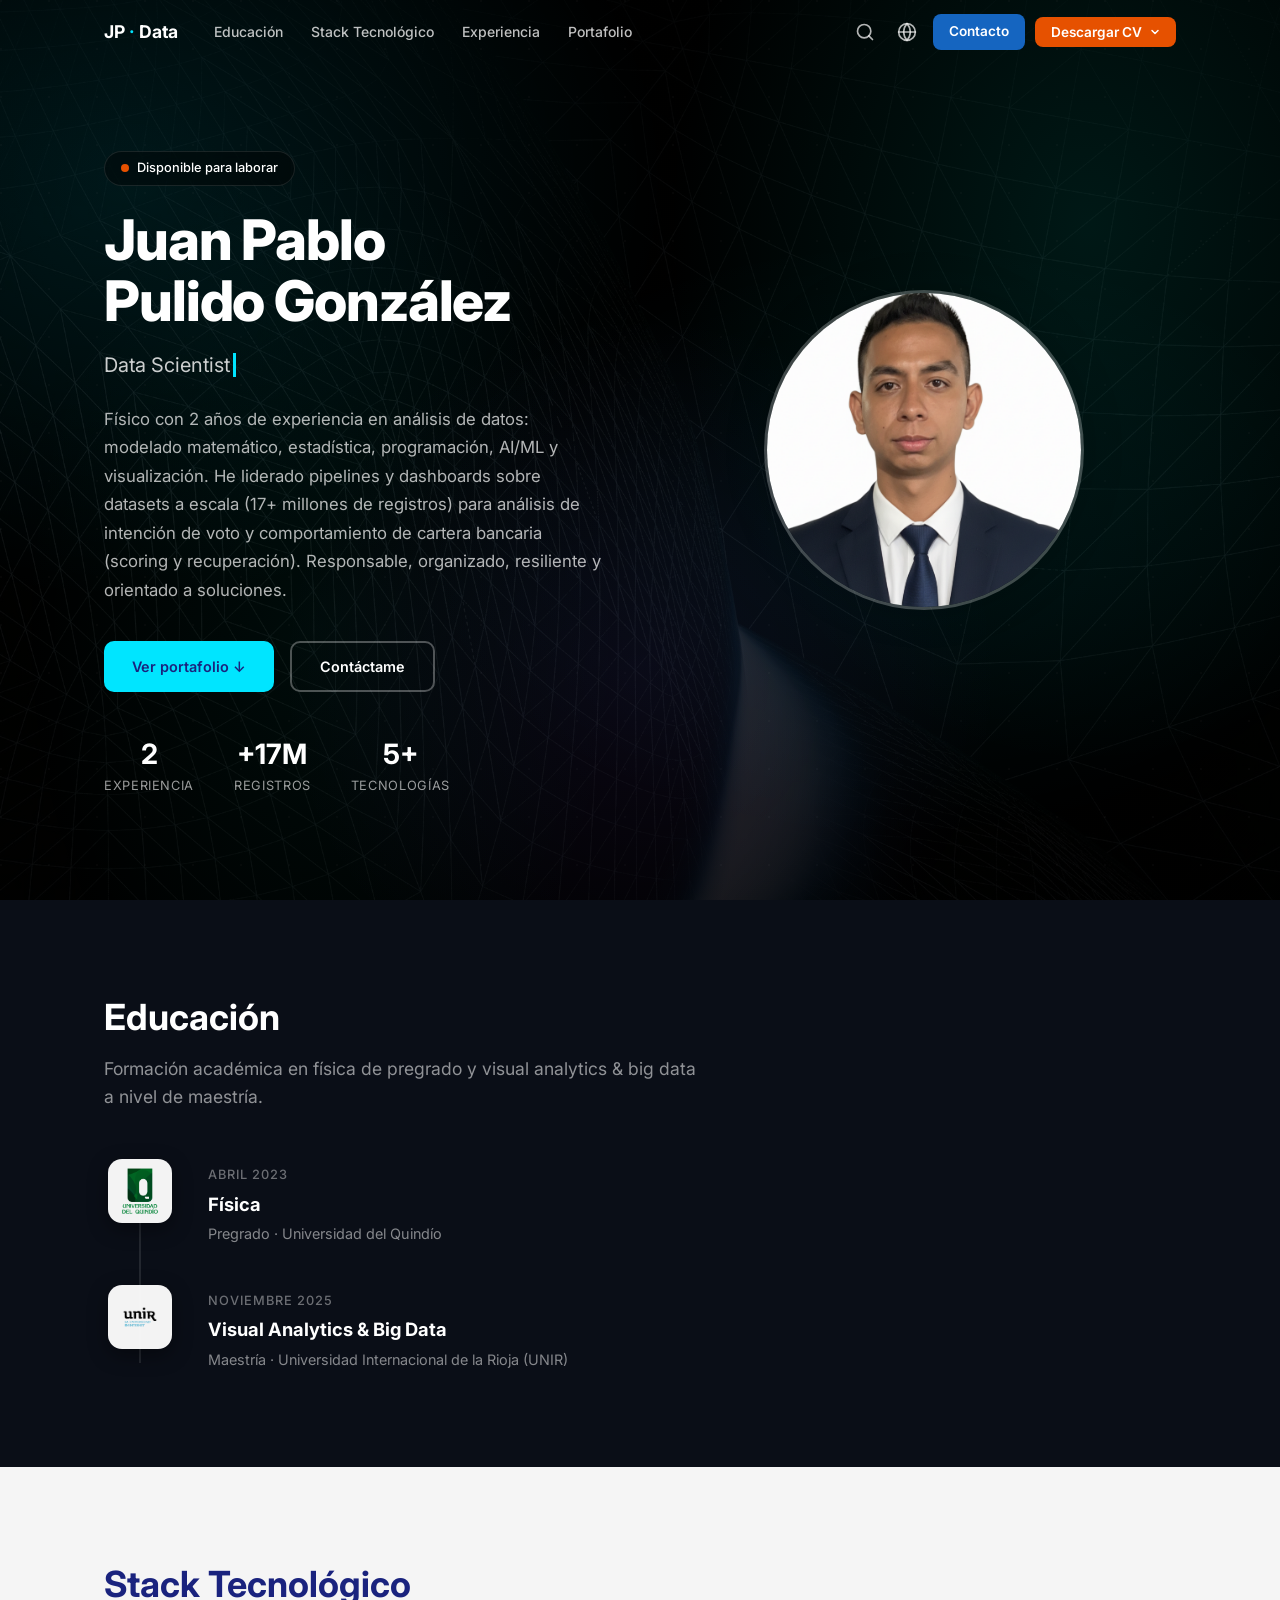
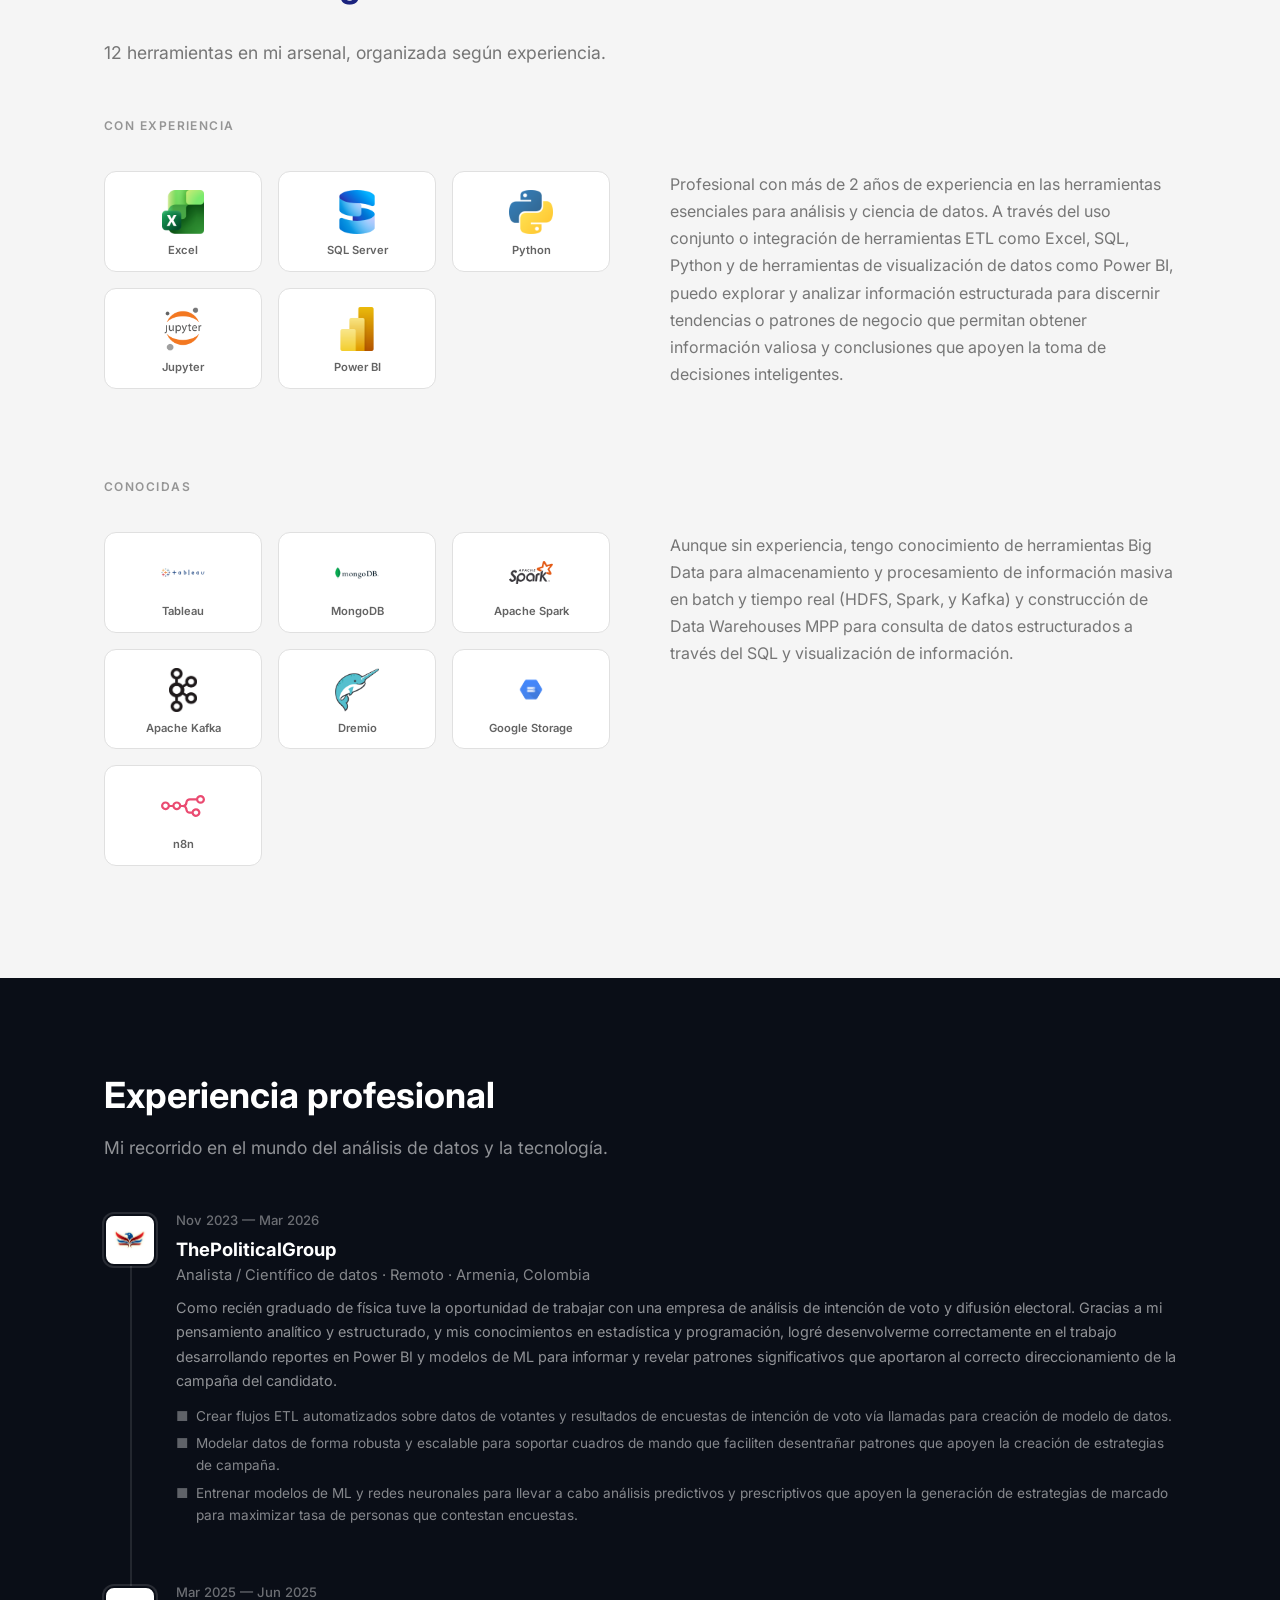
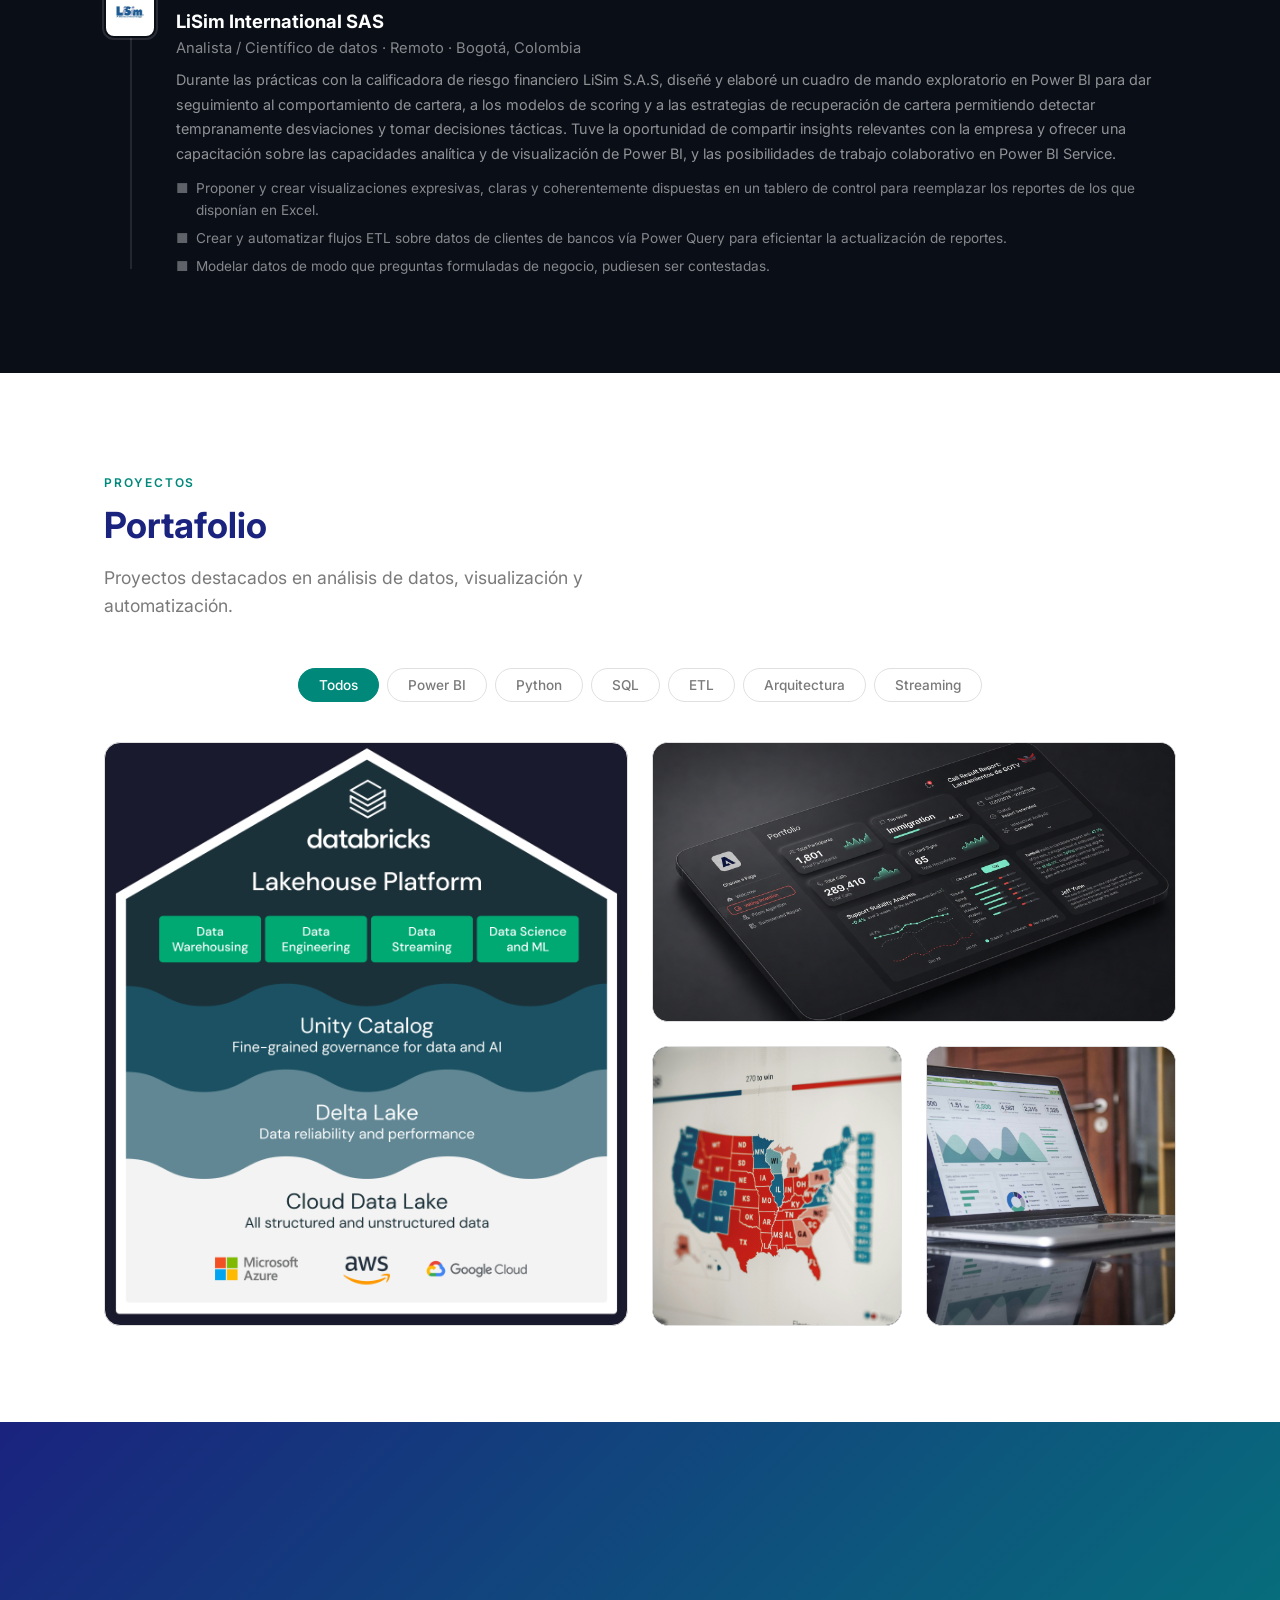
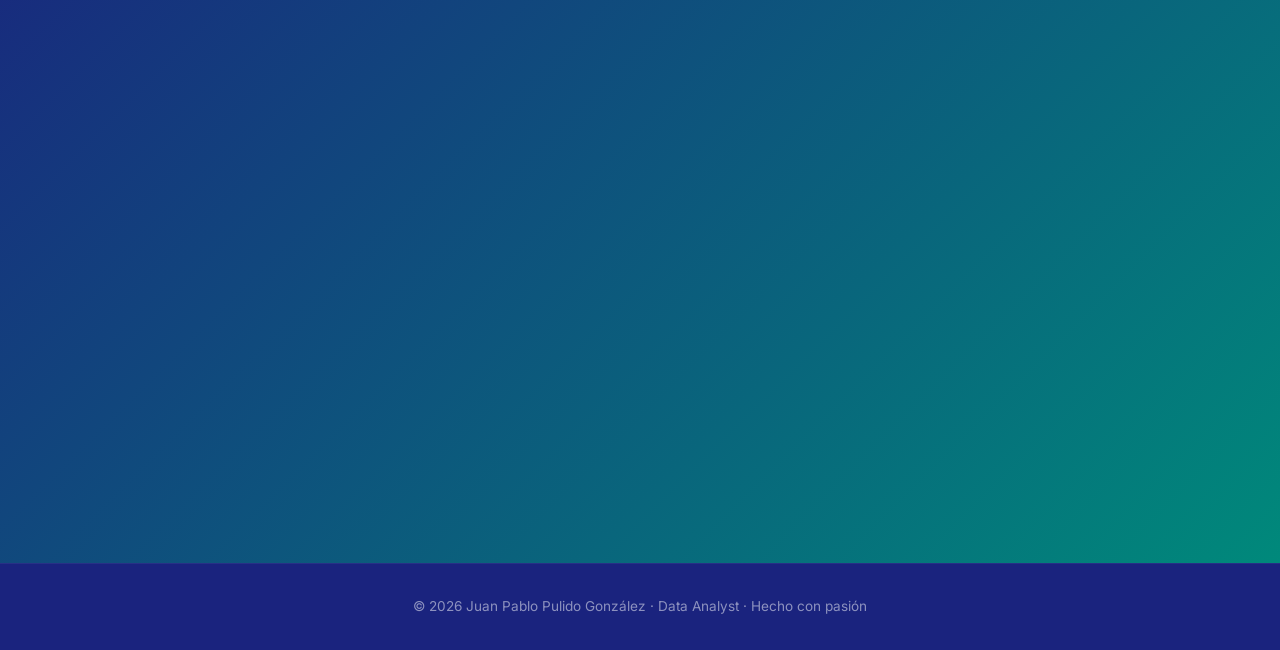
==== commit 3286b8b2: "Update index.html" ====
--- a/index.html
+++ b/index.html
@@ -1256,7 +1256,7 @@
                                 <svg width="10" height="10" viewBox="0 0 10 10" fill="none" style="margin-left:4px;"><path d="M2 3.5L5 6.5L8 3.5" stroke="currentColor" stroke-width="1.5" stroke-linecap="round" stroke-linejoin="round"/></svg>
                             </button>
                             <div class="dropdown-menu">
-                                <a href="Curriculum_Vitae/CV_Cientifico_Datos_Armenia_Atractivo_Actualizado.pdf" download>CV Estático</a>
+                                <a href="Curriculum_Vitae/(DEFI)%20CV_Cientifico_Datos_Armenia_Atractivo_Actualizado.pdf" download>CV Estático</a>
                                 <a href="https://app.powerbi.com/view?r=eyJrIjoiNzIyN2VlMTctNGI1NS00NGQyLTlkMDgtZDQyYmExMGUyYzQ1IiwidCI6IjBlYzI0MDlmLWE2YTMtNDNjNi05MWE2LWM3MTEwNmFkYmU2YyJ9" target="_blank" rel="noopener">CV Dinámico</a>
                             </div>
                         </div>
@@ -1931,4 +1931,4 @@
 
     </script>
 </body>
-</html>+</html>
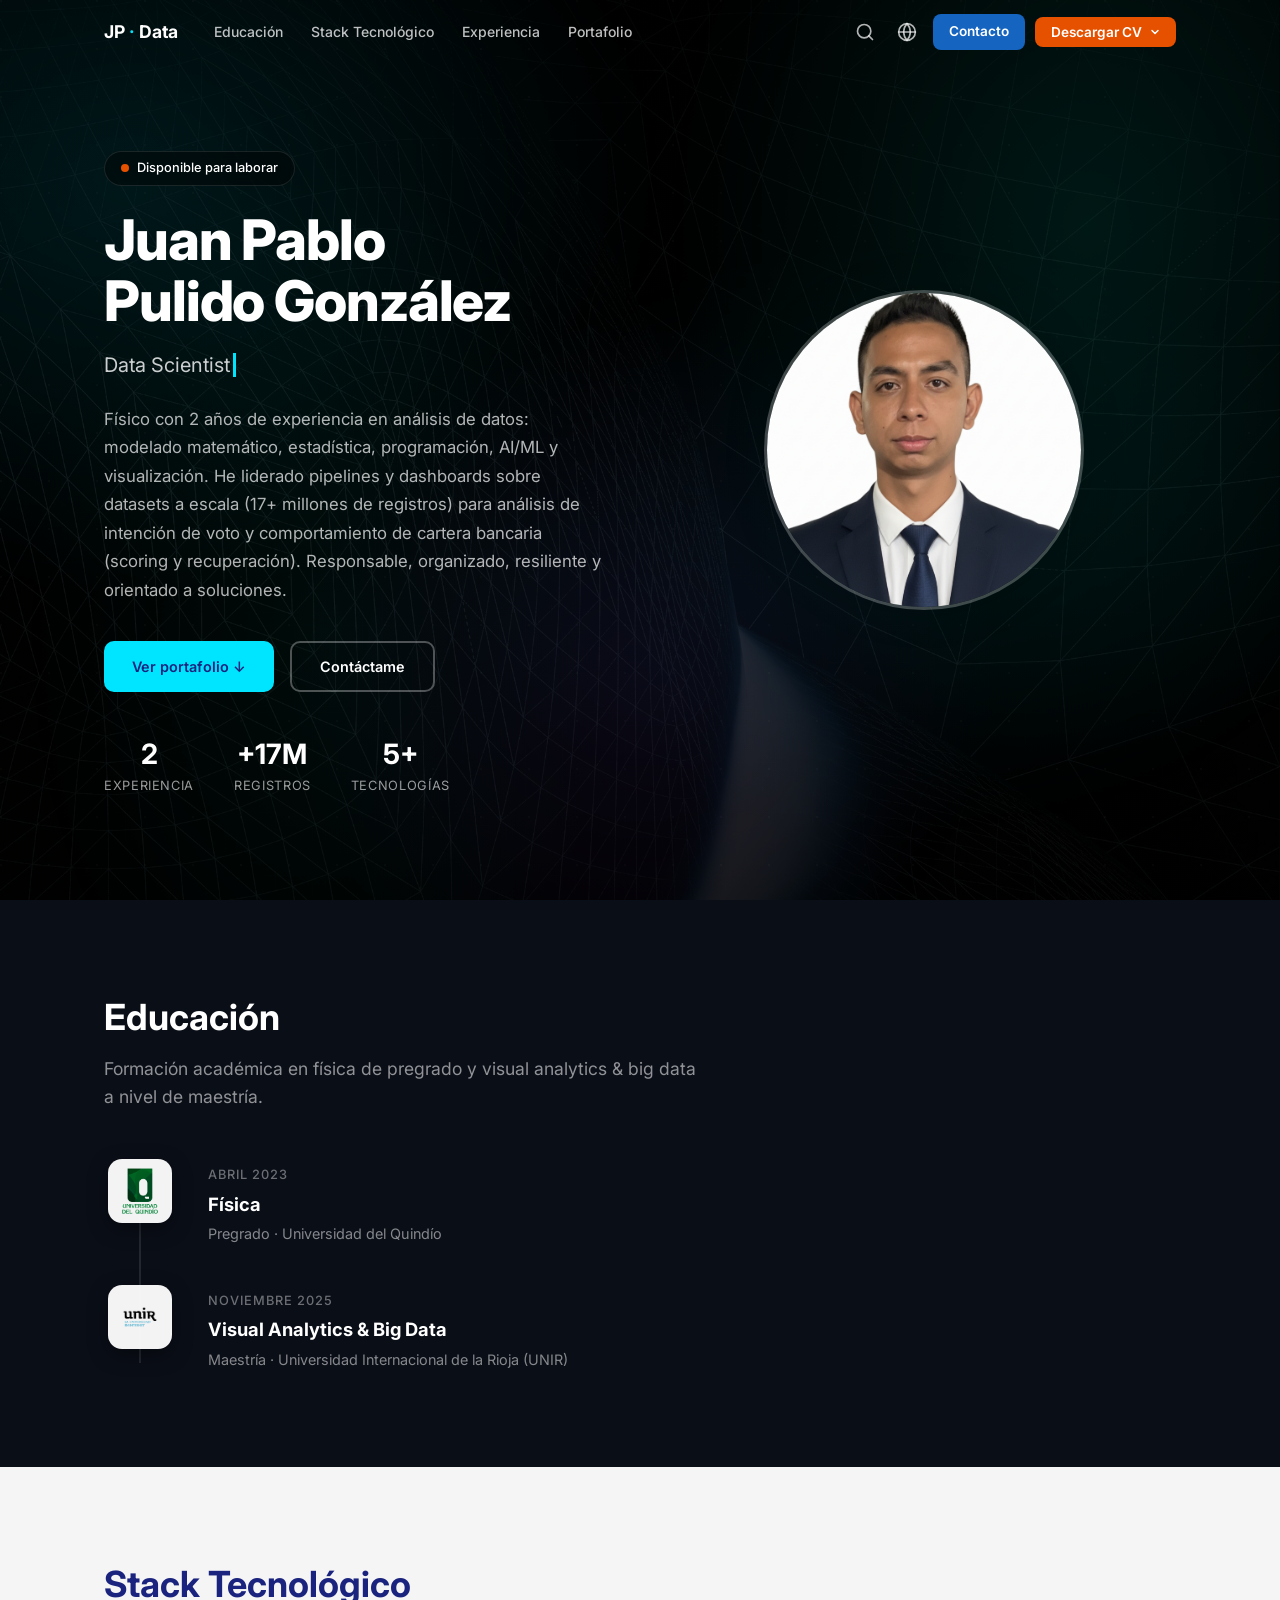
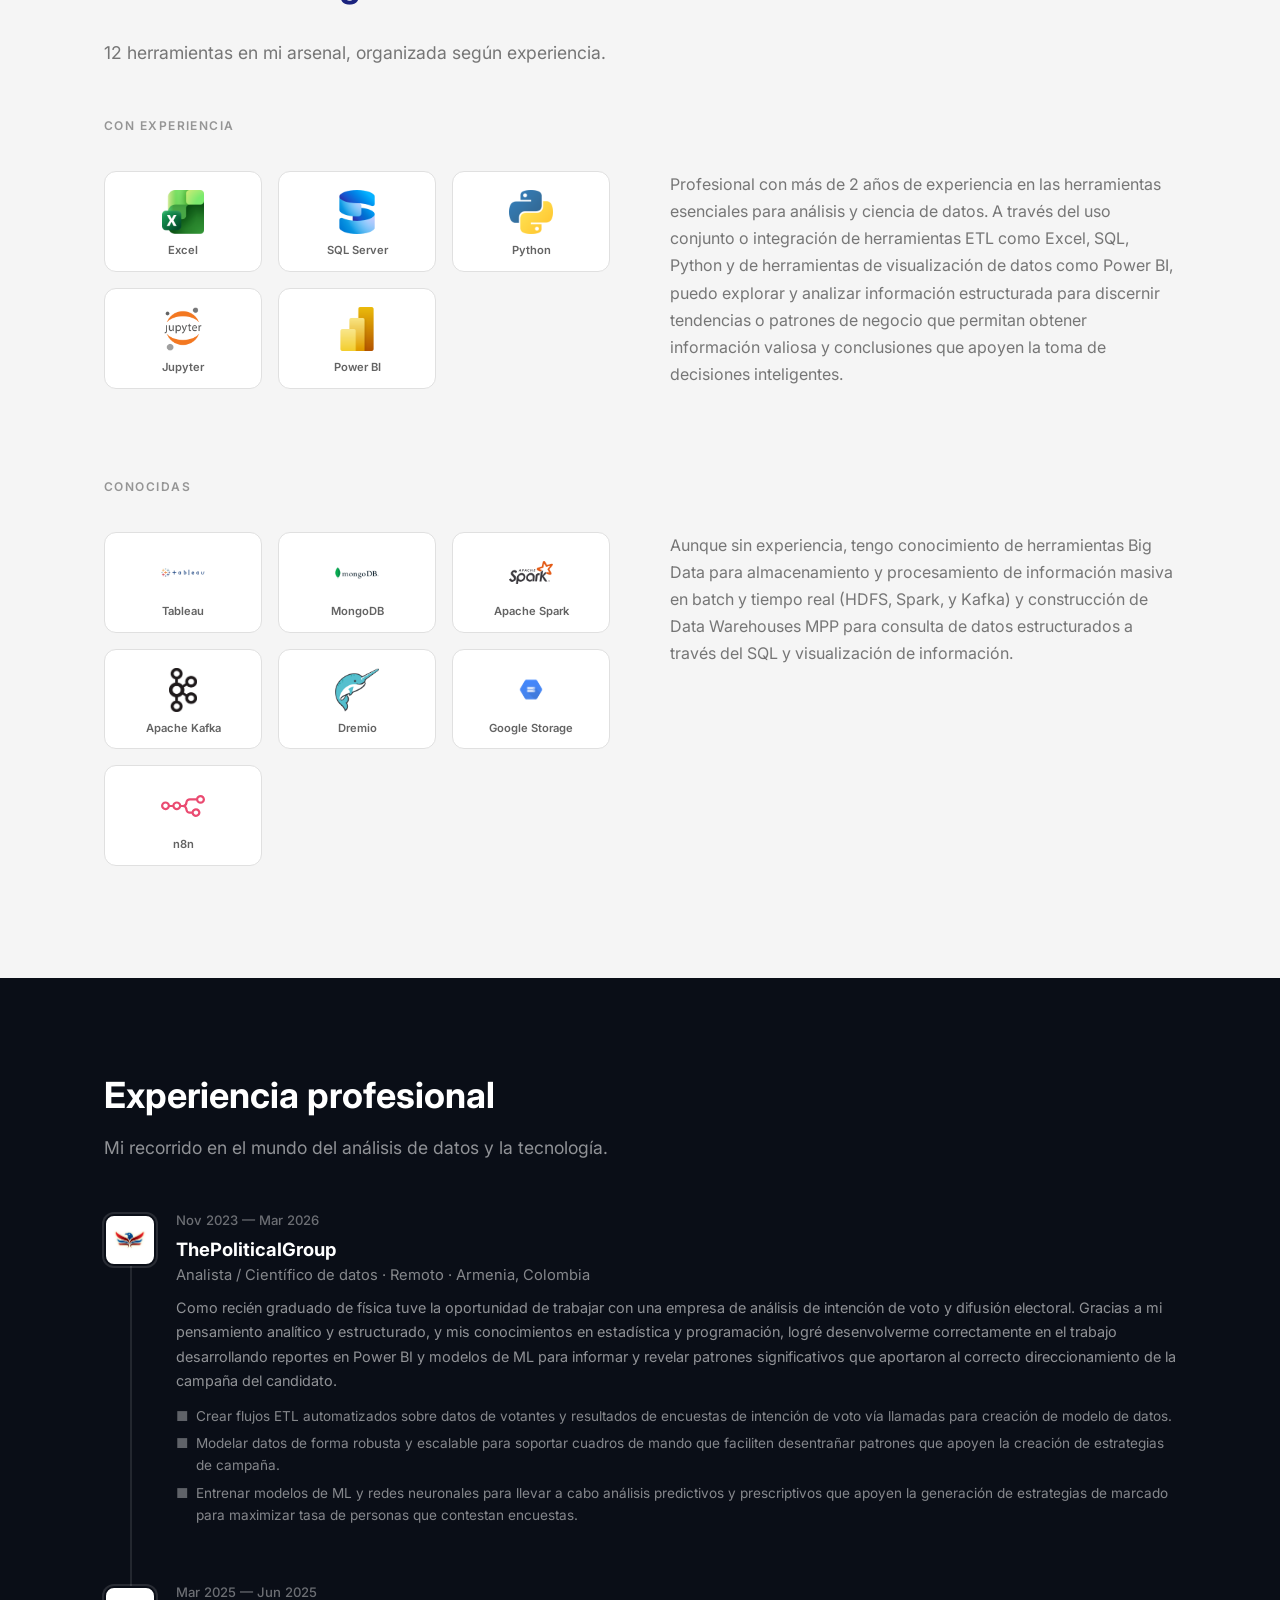
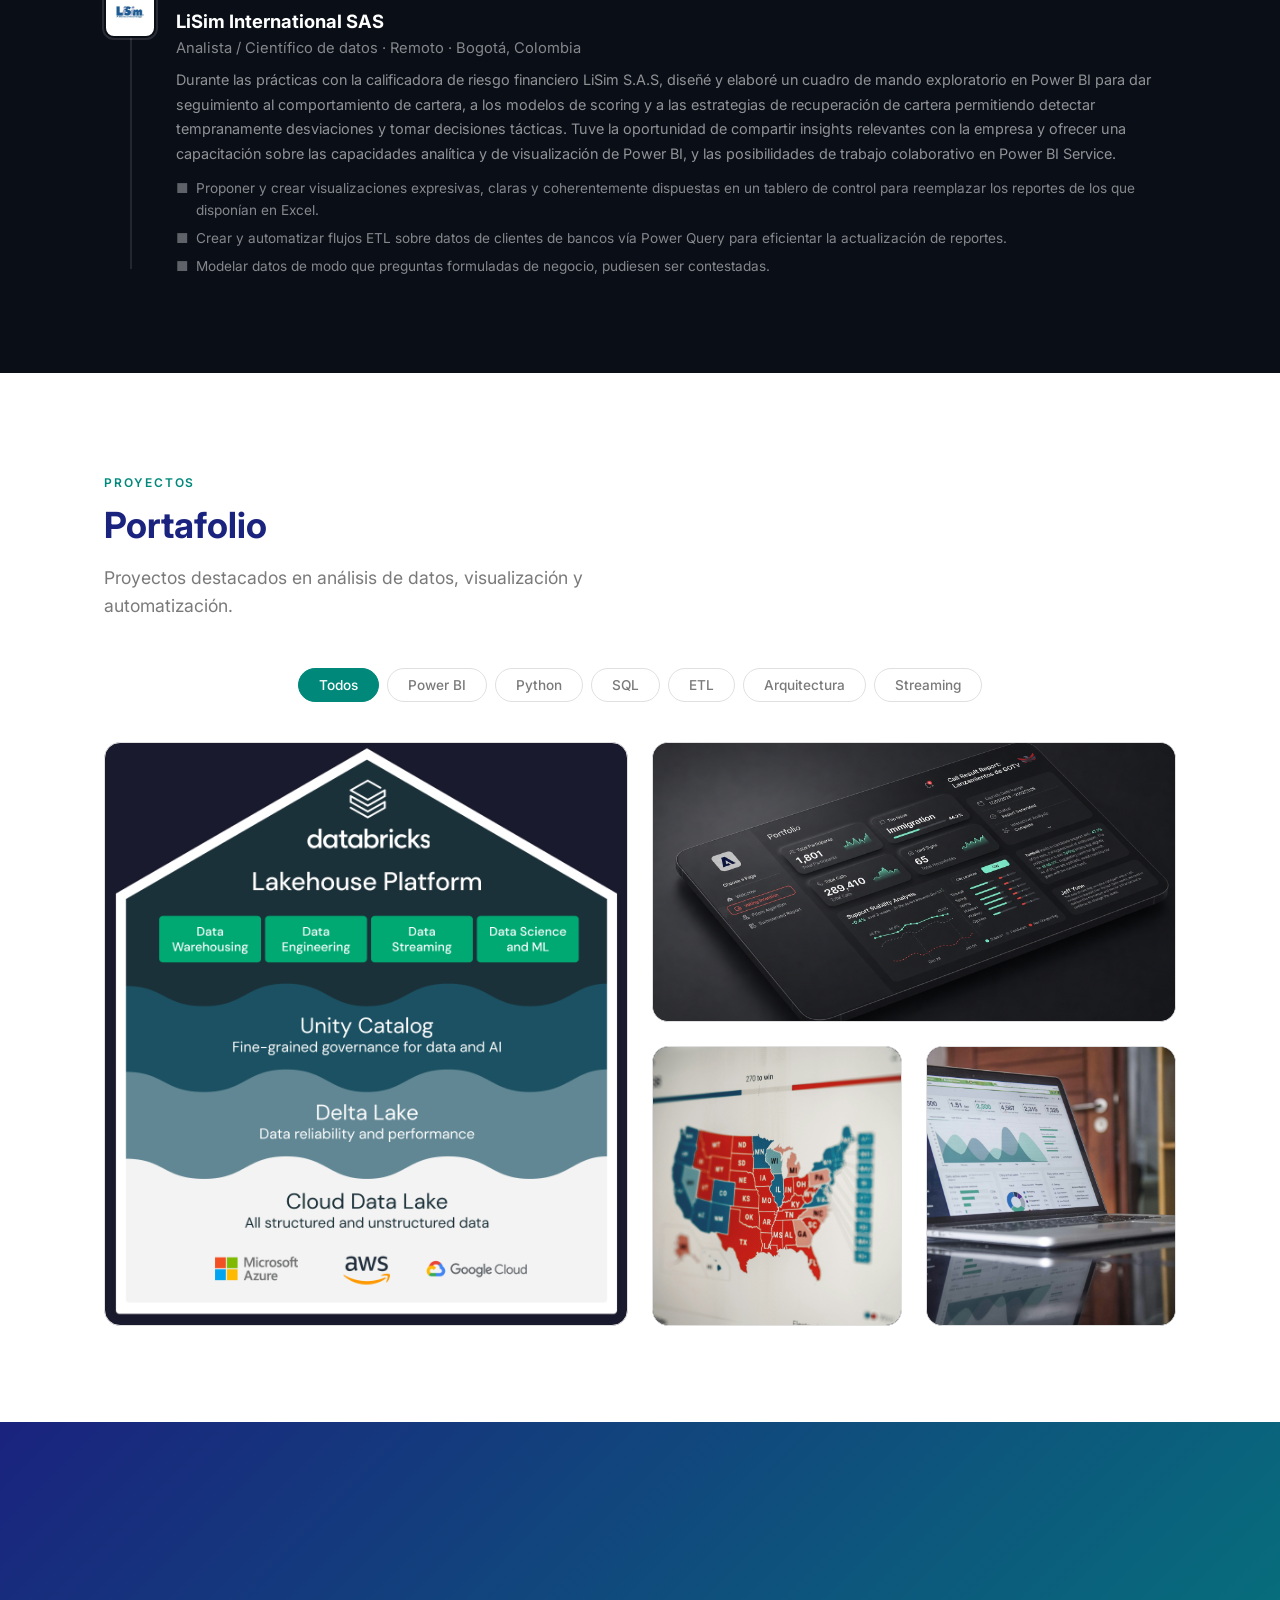
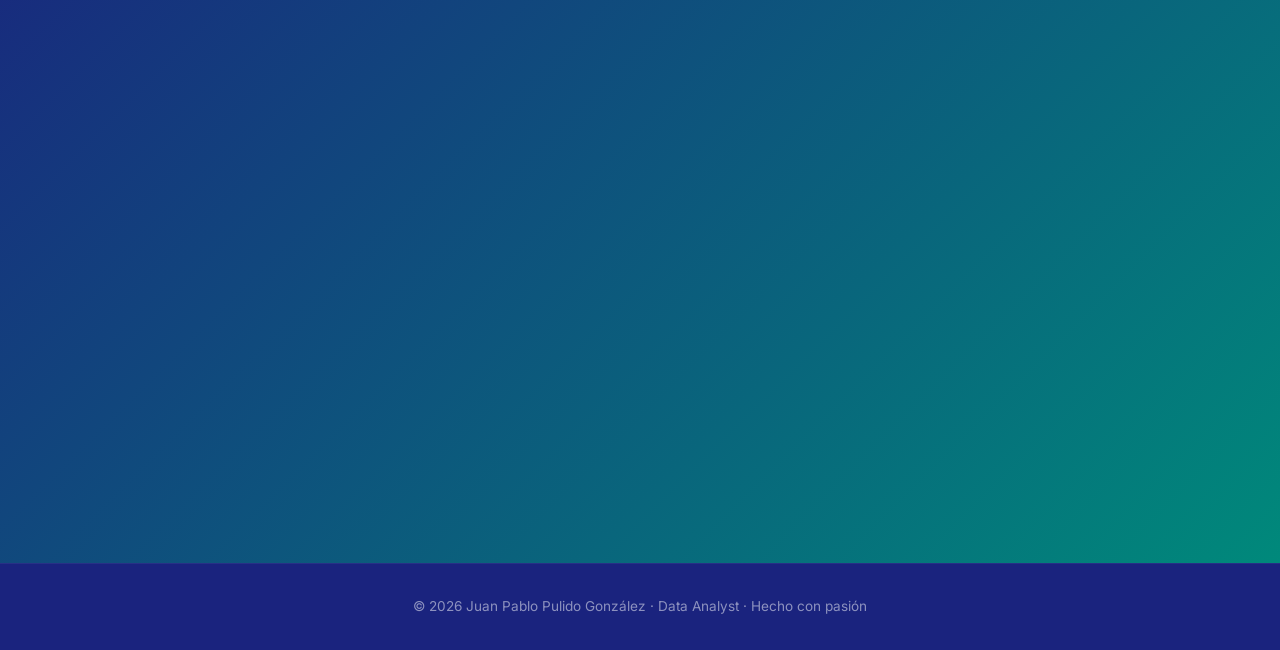
==== commit 2fce7d3a: "Add files via upload" ====
--- a/index.html
+++ b/index.html
@@ -1256,7 +1256,7 @@
                                 <svg width="10" height="10" viewBox="0 0 10 10" fill="none" style="margin-left:4px;"><path d="M2 3.5L5 6.5L8 3.5" stroke="currentColor" stroke-width="1.5" stroke-linecap="round" stroke-linejoin="round"/></svg>
                             </button>
                             <div class="dropdown-menu">
-                                <a href="Curriculum_Vitae/(DEFI)%20CV_Cientifico_Datos_Armenia_Atractivo_Actualizado.pdf" download>CV Estático</a>
+                                <a href="Curriculum_Vitae/DEFI_CV_Cientifico_Datos_Armenia_Atractivo_Actualizado.pdf" download>CV Estático</a>
                                 <a href="https://app.powerbi.com/view?r=eyJrIjoiNzIyN2VlMTctNGI1NS00NGQyLTlkMDgtZDQyYmExMGUyYzQ1IiwidCI6IjBlYzI0MDlmLWE2YTMtNDNjNi05MWE2LWM3MTEwNmFkYmU2YyJ9" target="_blank" rel="noopener">CV Dinámico</a>
                             </div>
                         </div>
@@ -1931,4 +1931,4 @@
 
     </script>
 </body>
-</html>
+</html>
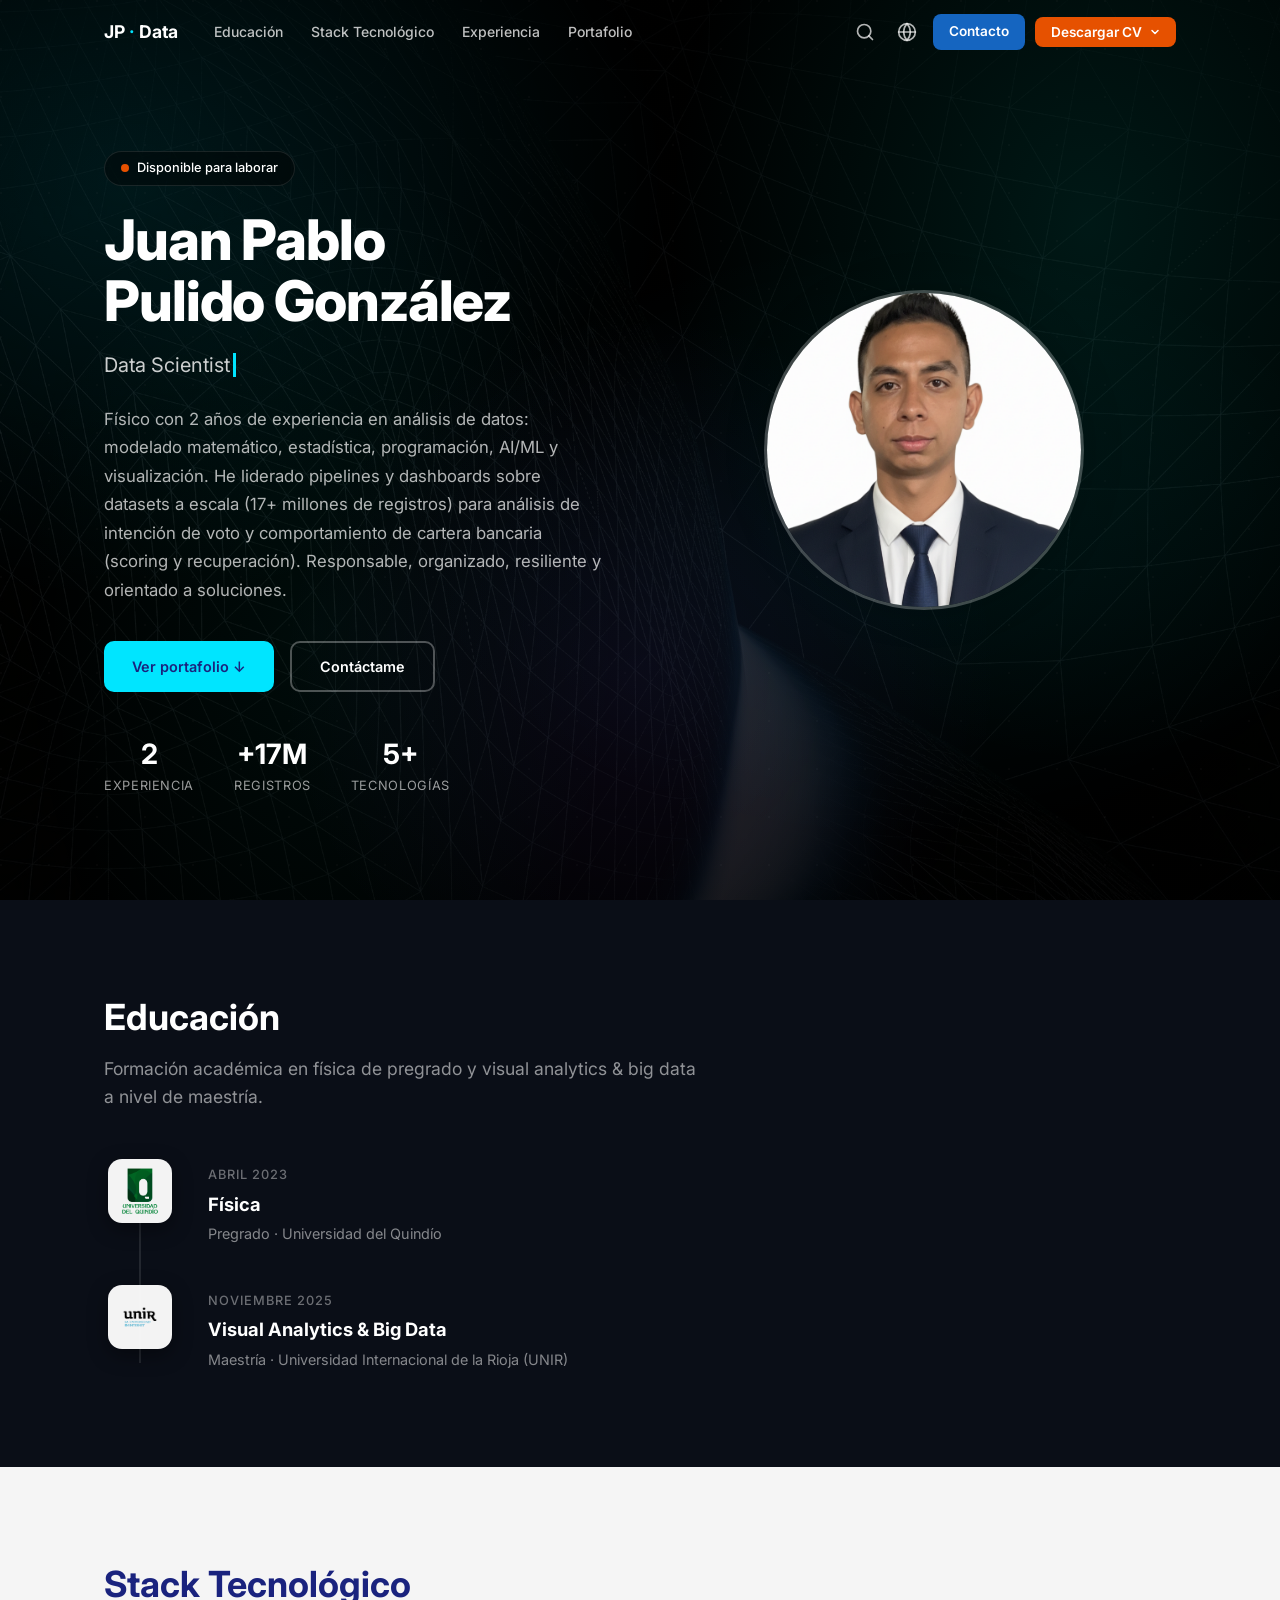
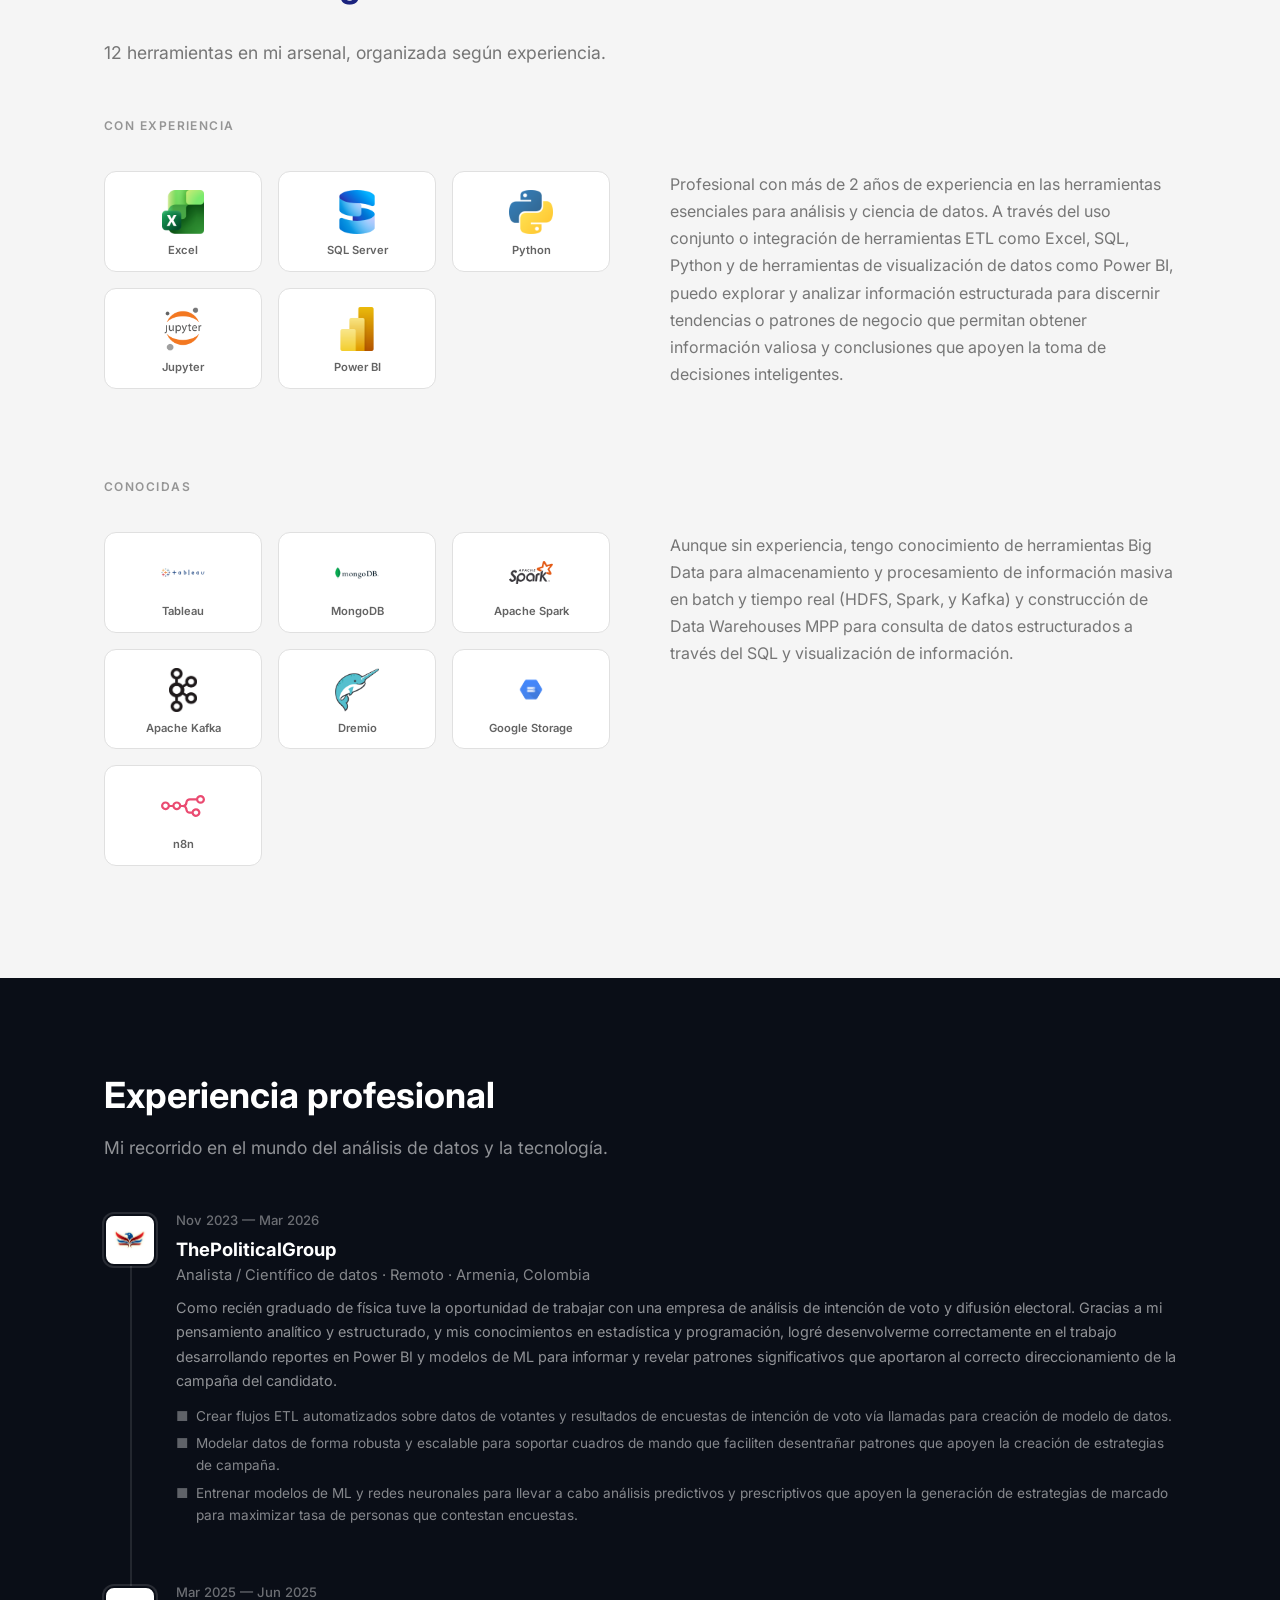
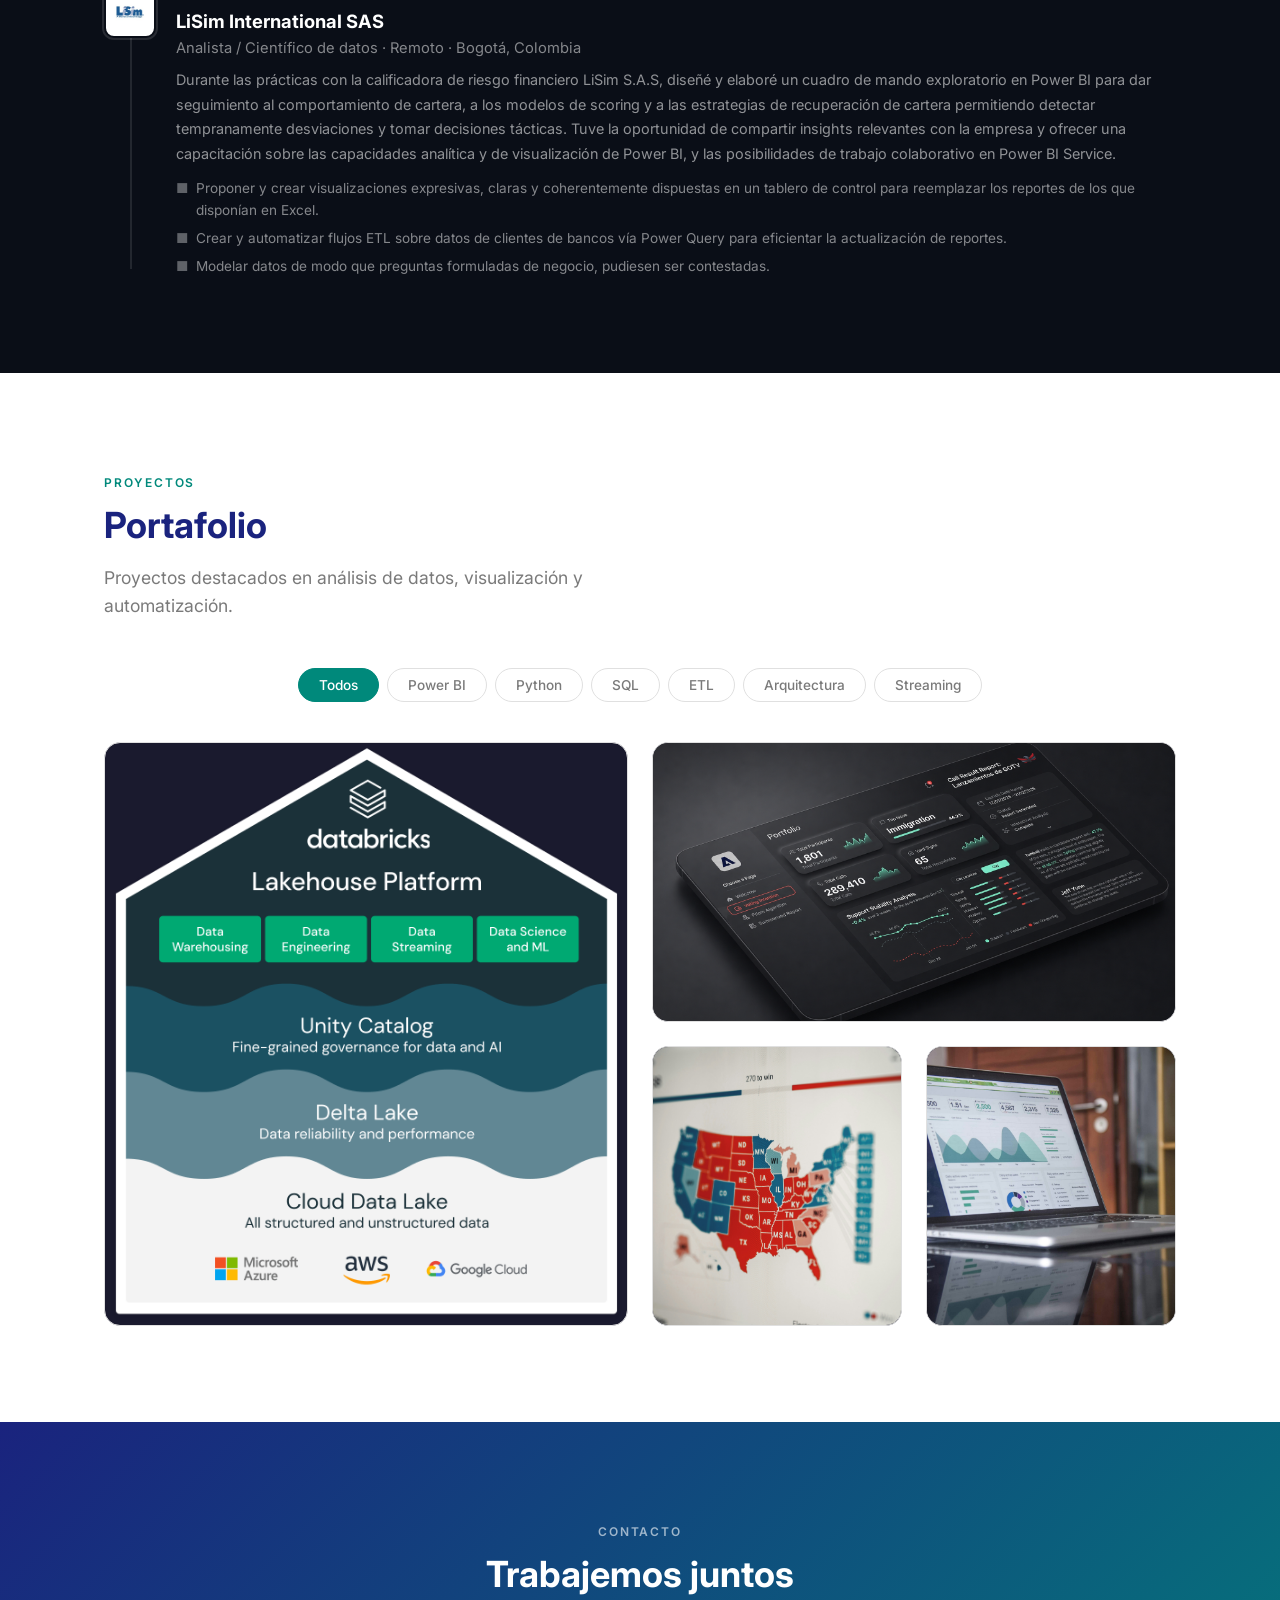
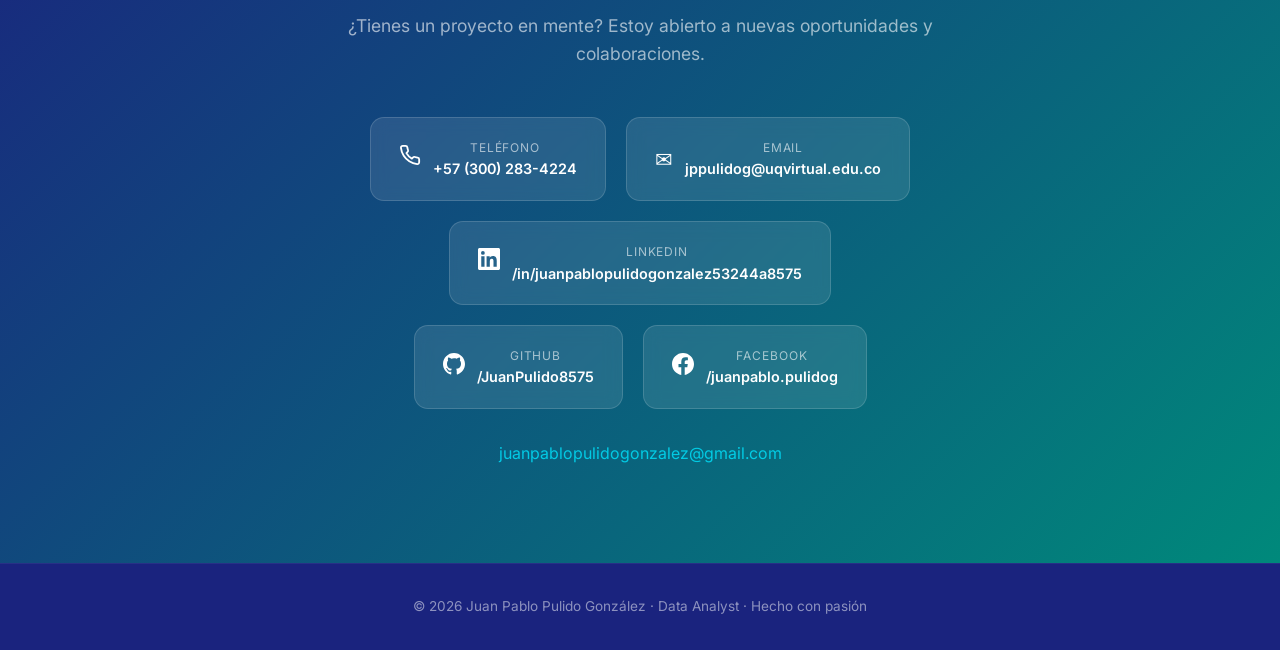
==== commit 1804b93b: "Add files via upload" ====
--- a/index.html
+++ b/index.html
@@ -1281,7 +1281,7 @@
                         <svg width="10" height="10" viewBox="0 0 10 10" fill="none" style="margin-left:2px;"><path d="M2 3.5L5 6.5L8 3.5" stroke="currentColor" stroke-width="1.5" stroke-linecap="round" stroke-linejoin="round"/></svg>
                     </button>
                     <div class="dropdown-menu">
-                        <a href="Curriculum_Vitae/CV_Cientifico_Datos_Armenia_Atractivo_Actualizado.pdf" download>
+                        <a href="Curriculum_Vitae/DEFI_CV_Cientifico_Datos_Armenia_Atractivo_Actualizado.pdf" download>
                             <svg class="dd-icon" viewBox="0 0 24 24" fill="none" stroke="currentColor" stroke-width="2" stroke-linecap="round" stroke-linejoin="round"><path d="M21 15v4a2 2 0 0 1-2 2H5a2 2 0 0 1-2-2v-4"/><polyline points="7 10 12 15 17 10"/><line x1="12" y1="15" x2="12" y2="3"/></svg>
                             CV Estático
                         </a>
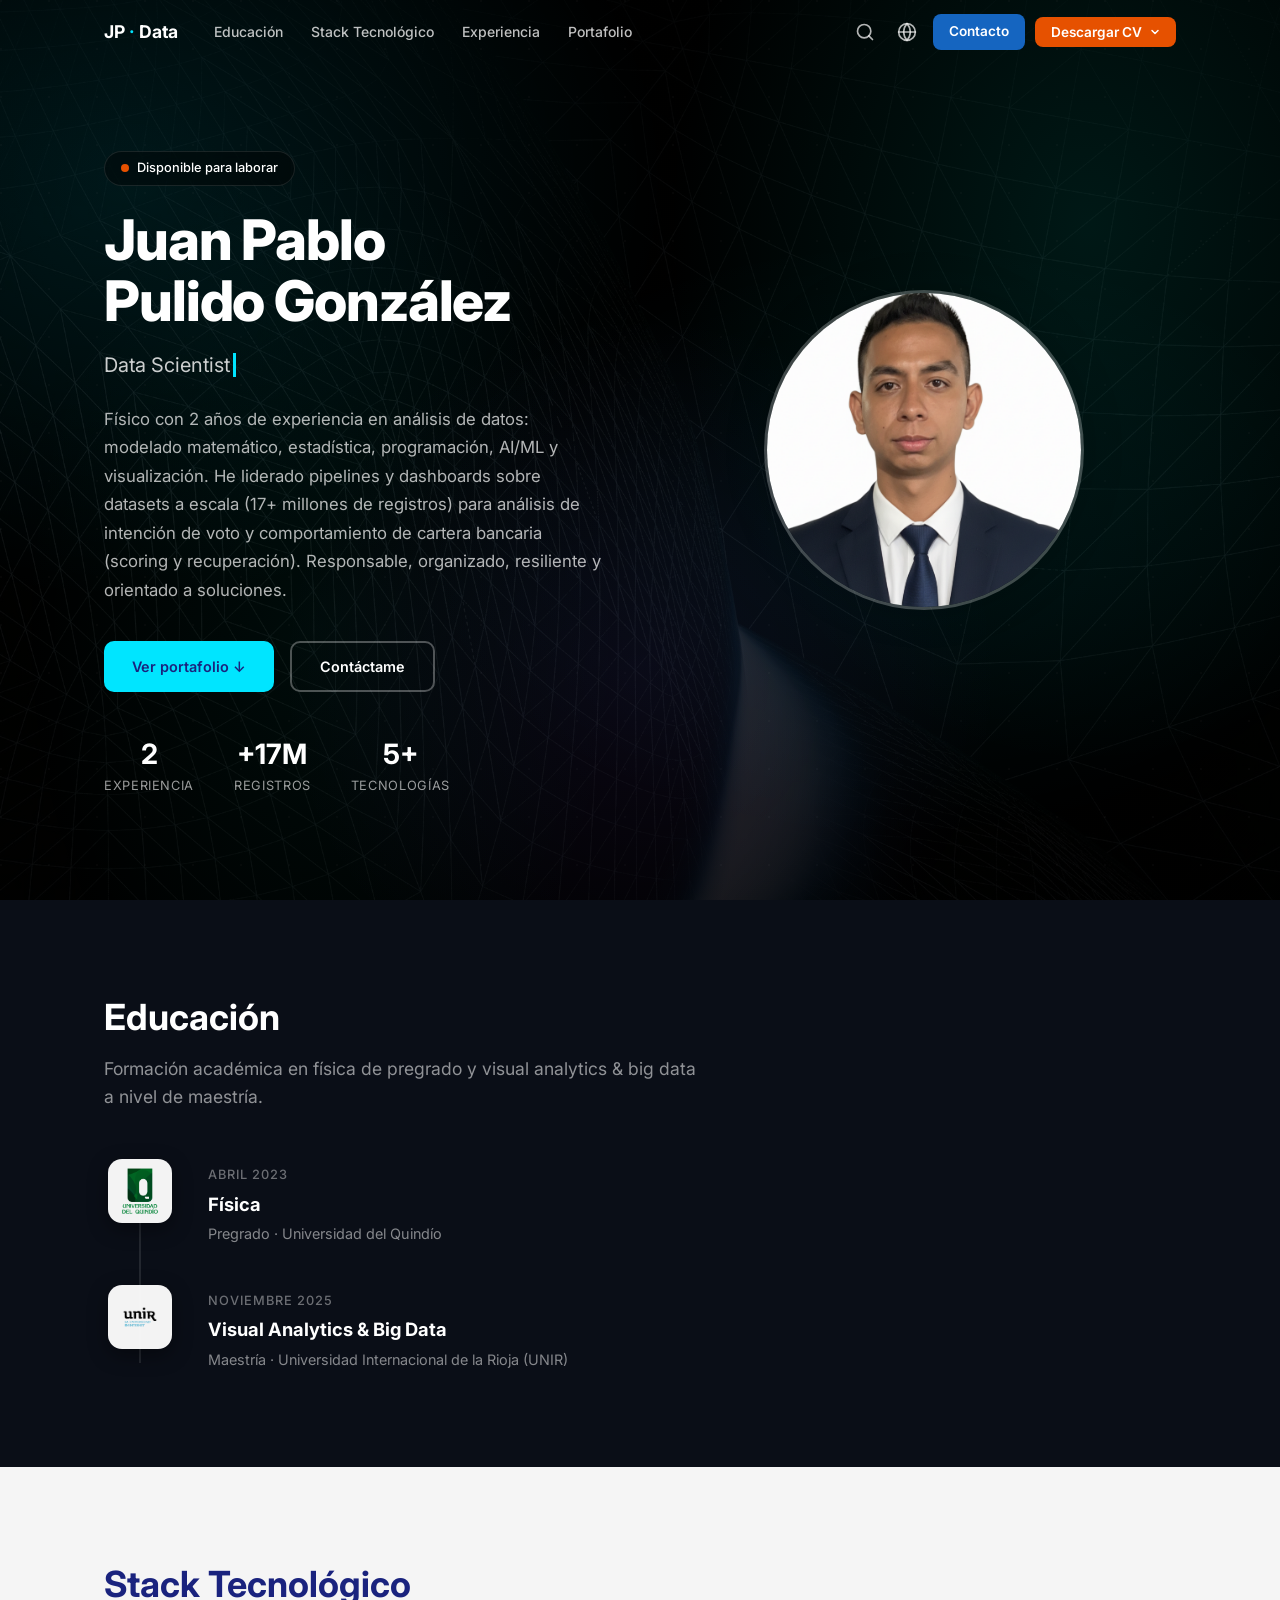
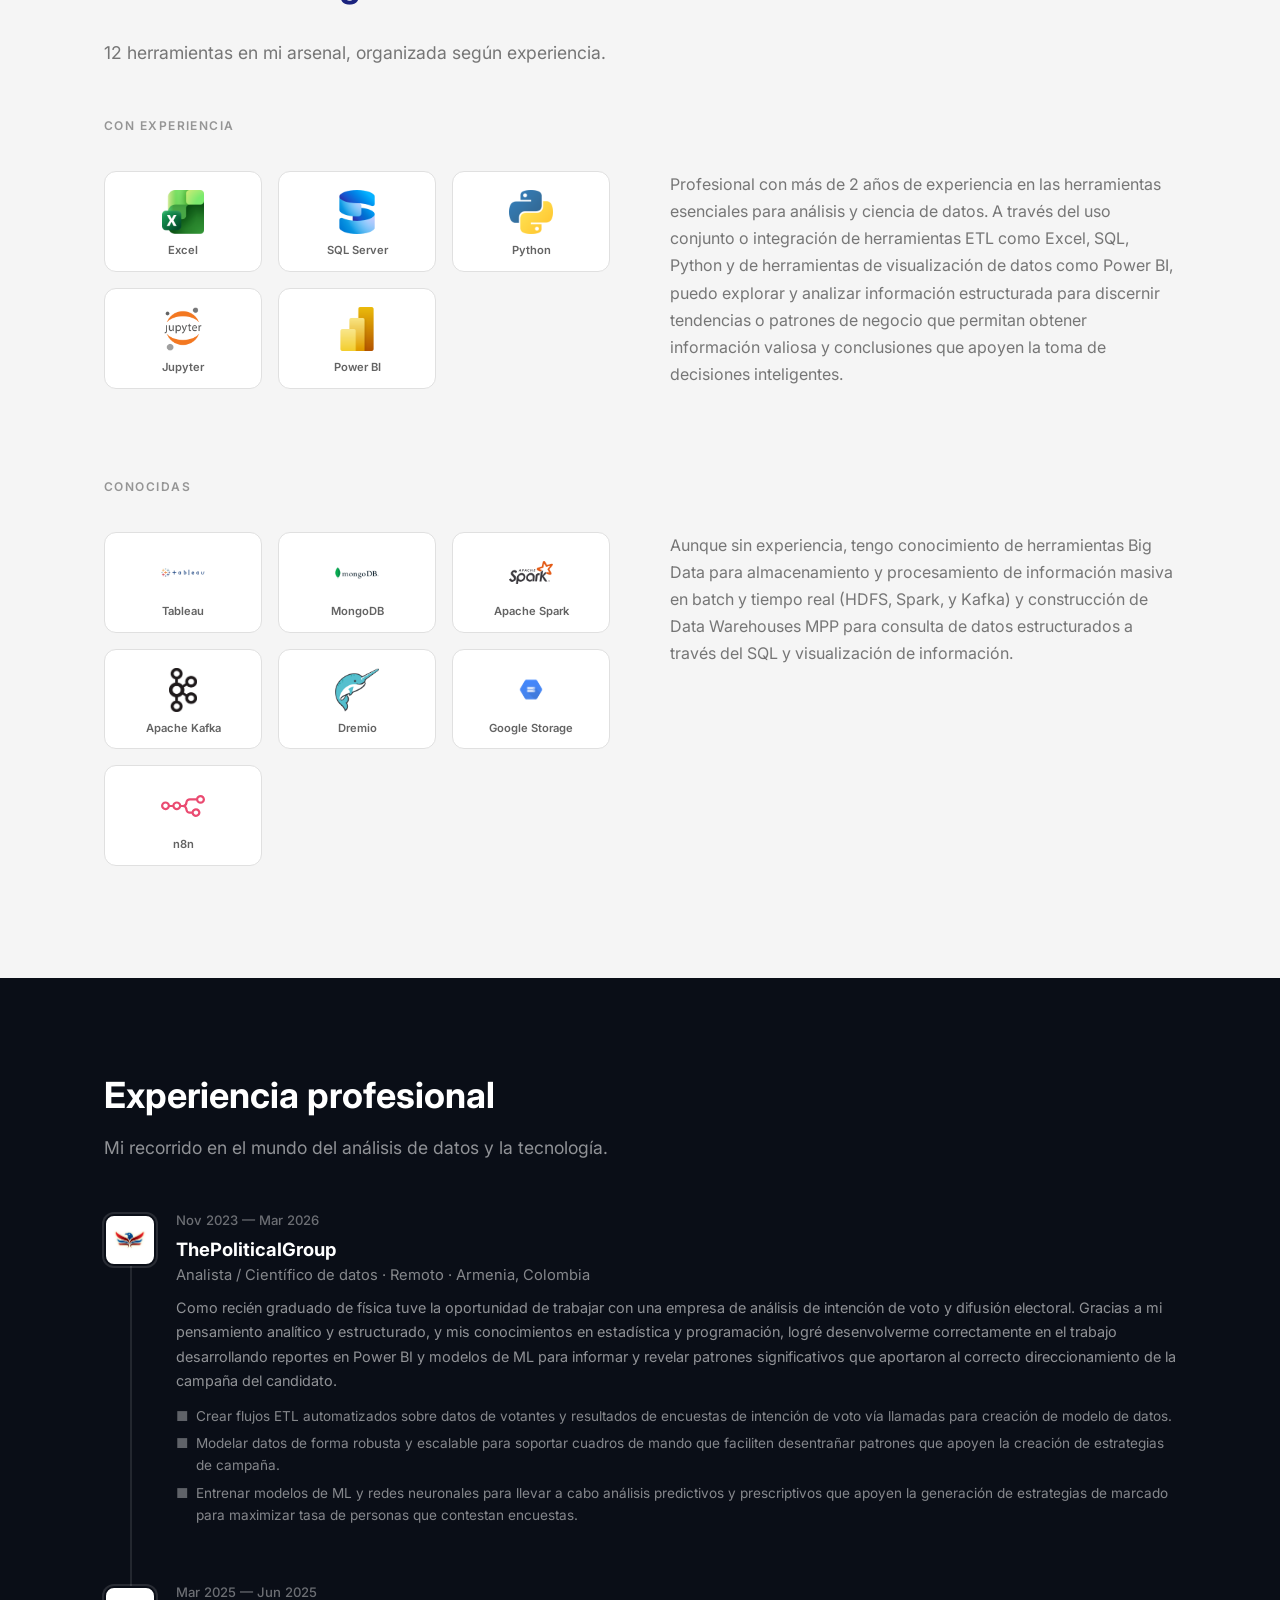
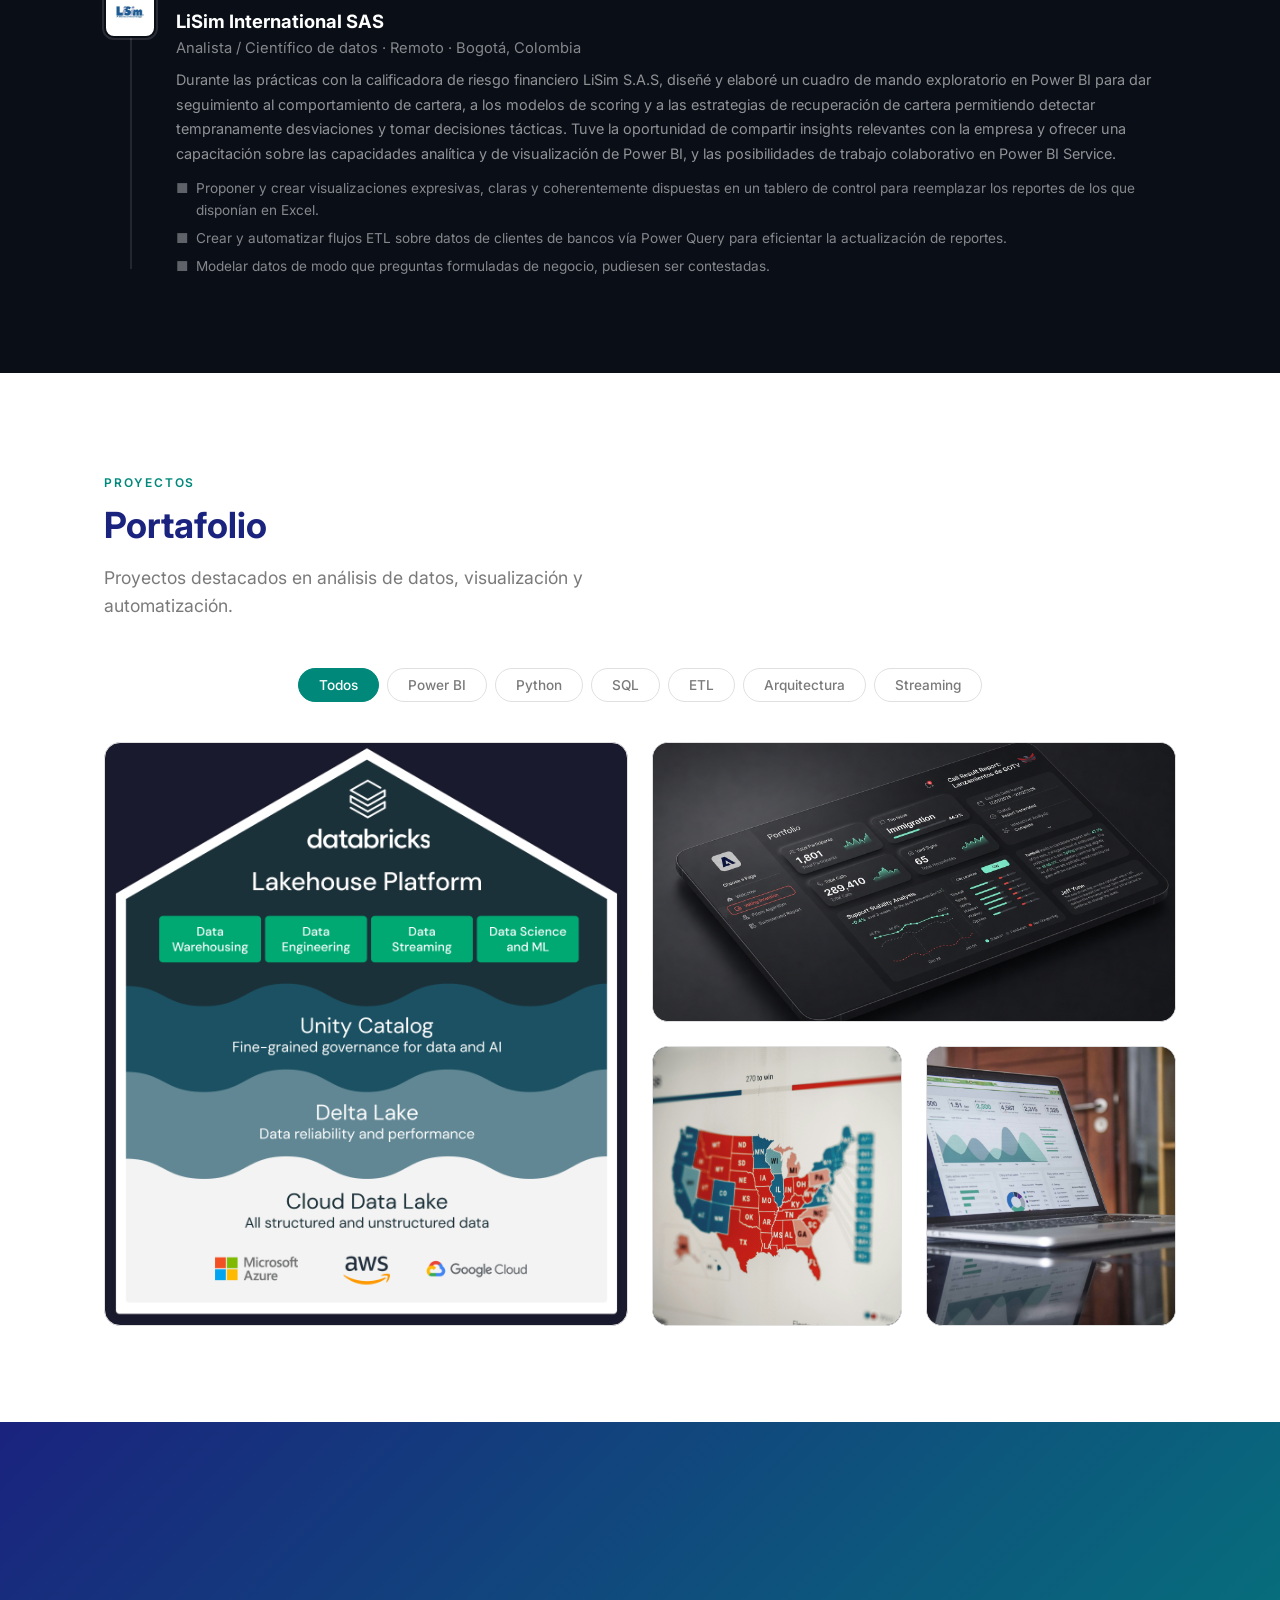
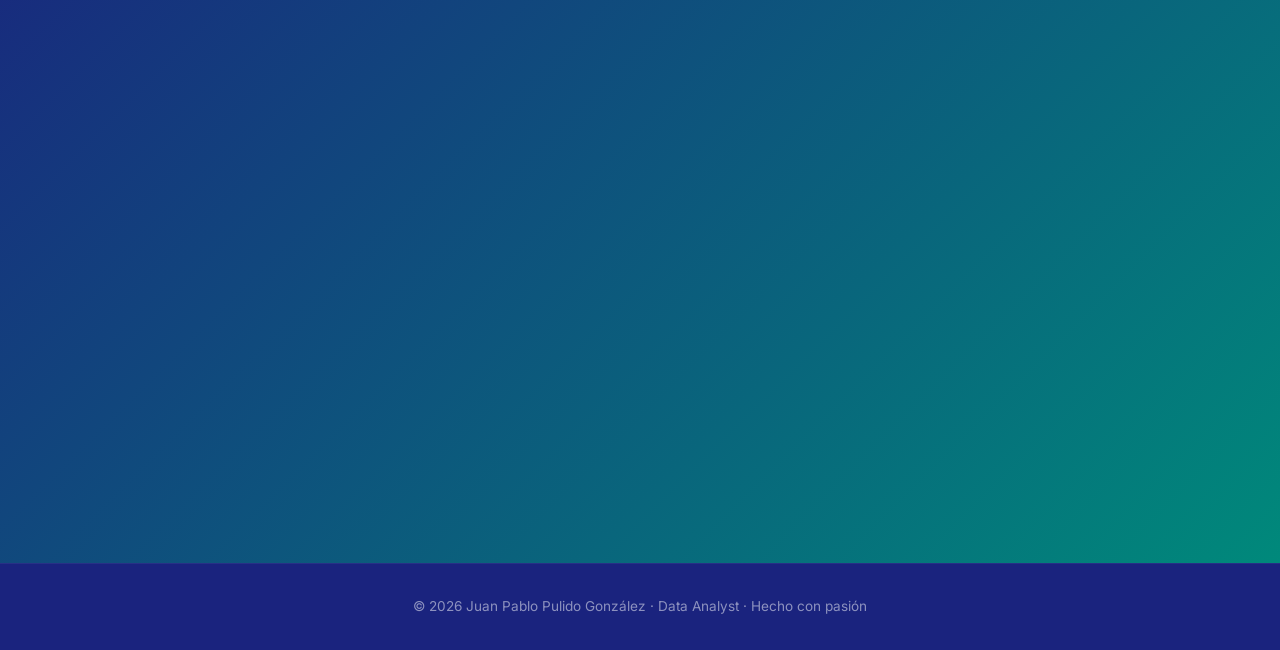
==== commit 16de76f4: "Add files via upload" ====
--- a/index.html
+++ b/index.html
@@ -1549,7 +1549,7 @@
                             <span>UNIR</span>
                             <span>Estudiante</span>
                         </div>
-                        <a href="PTFM2025.html" class="view-case-btn">Ver caso →</a>
+                        <a href="prototipo-arquitectura-lakehouse.html" class="view-case-btn">Ver caso →</a>
                     </div>
                 </div>
 
@@ -1569,7 +1569,7 @@
                             <span>ThePoliticalGroup</span>
                             <span>Analista/Científico de datos</span>
                         </div>
-                        <a href="PELB2024.html" class="view-case-btn">Ver caso →</a>
+                        <a href="analisis-intencion-voto.html" class="view-case-btn">Ver caso →</a>
                     </div>
                 </div>
 
@@ -1589,7 +1589,7 @@
                             <span>ThePoliticalGroup</span>
                             <span>Analista/Científico de datos</span>
                         </div>
-                        <a href="PELA2023.html" class="view-case-btn">Ver caso →</a>
+                        <a href="atpe-report.html" class="view-case-btn">Ver caso →</a>
                     </div>
                 </div>
 
@@ -1608,7 +1608,7 @@
                             <span>LiSim International SAS</span>
                             <span>Analista/Científico de datos</span>
                         </div>
-                        <a href="PEP2025.html" class="view-case-btn">Ver caso →</a>
+                        <a href="reporte-seguimiento-cartera.html" class="view-case-btn">Ver caso →</a>
                     </div>
                 </div>
 
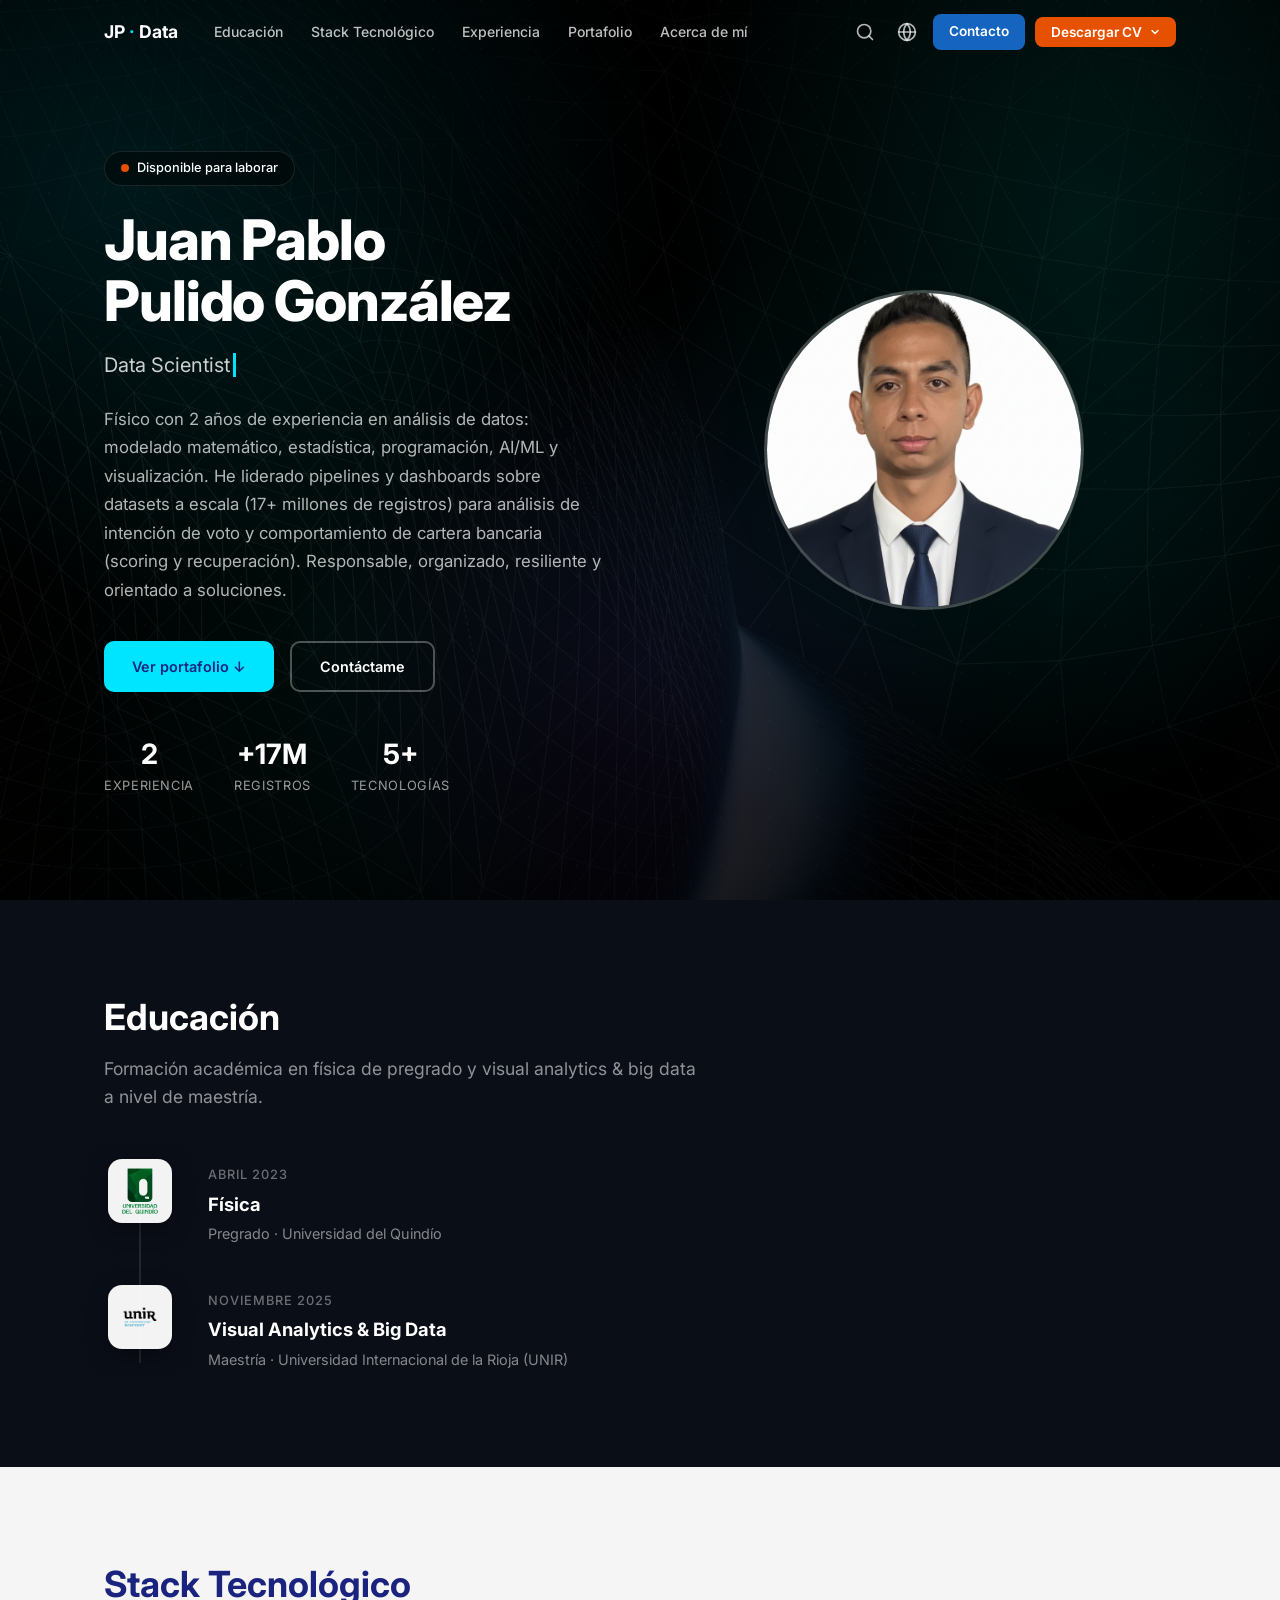
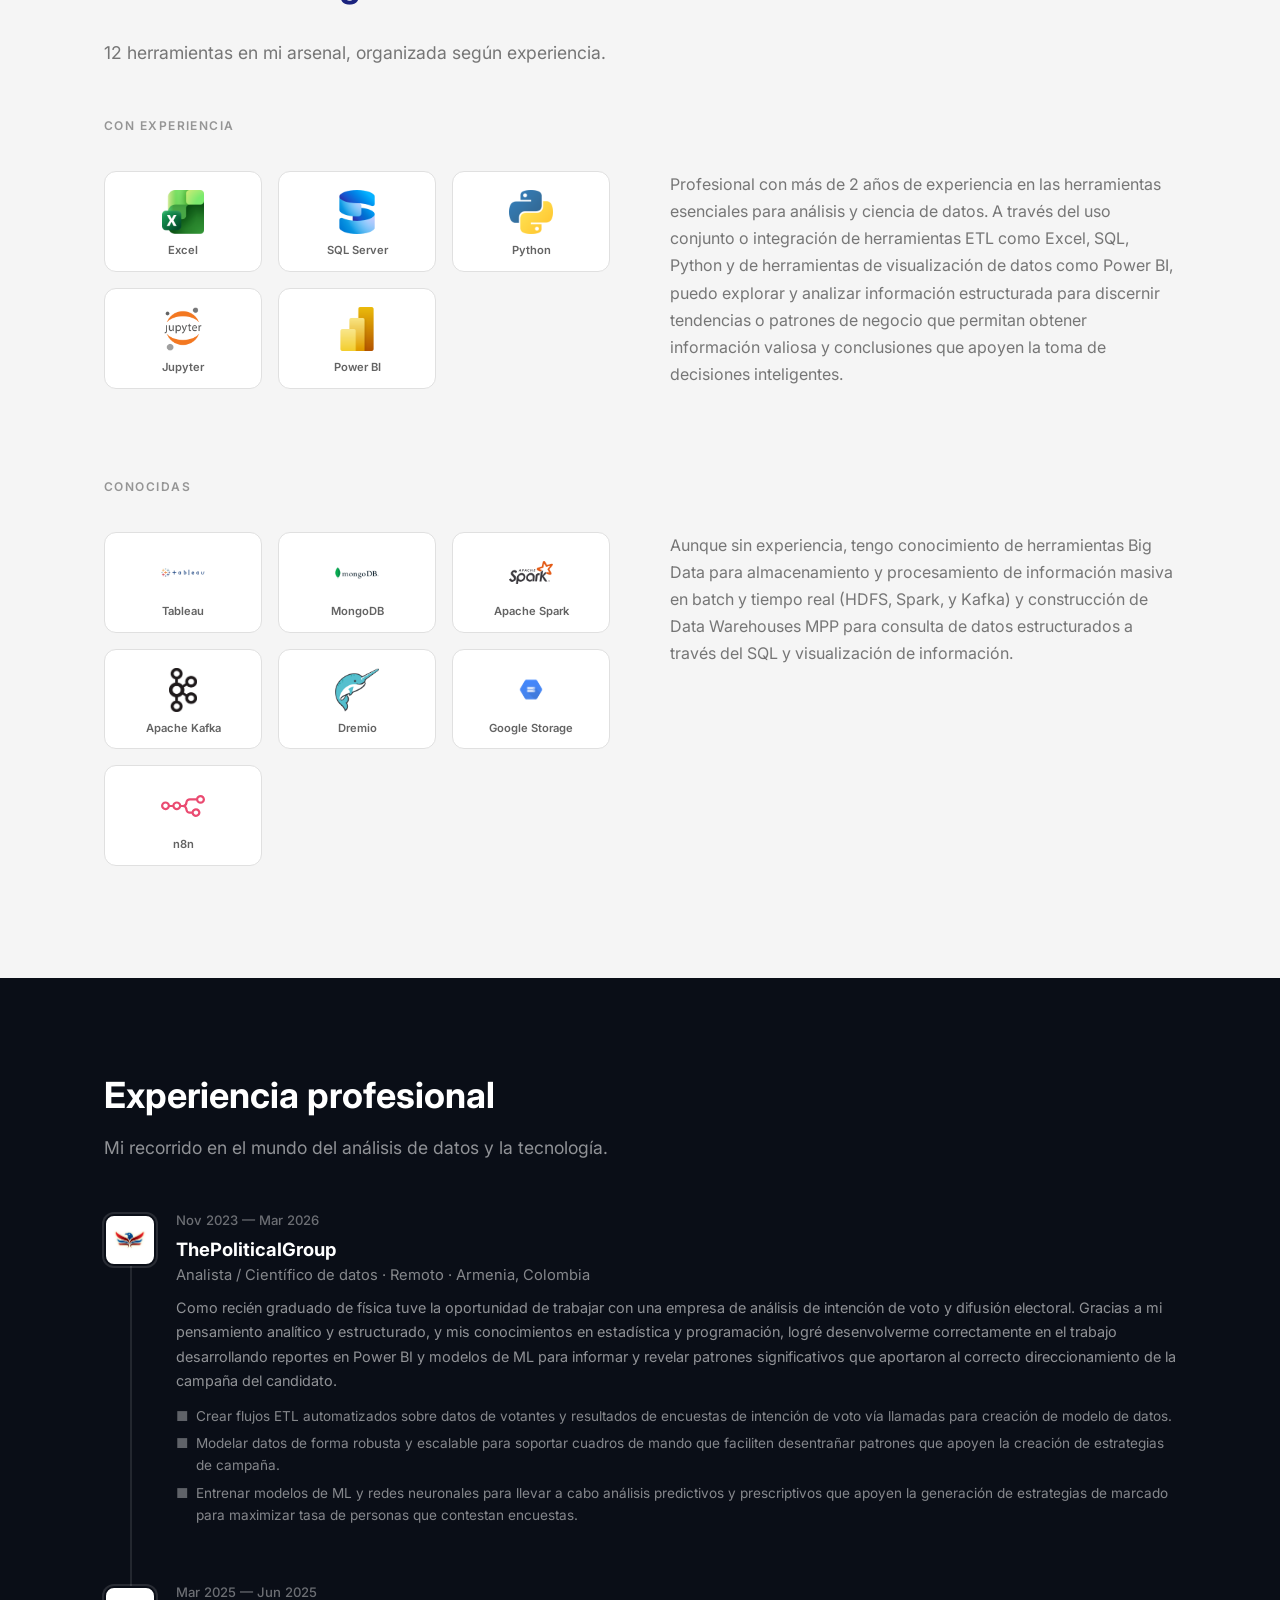
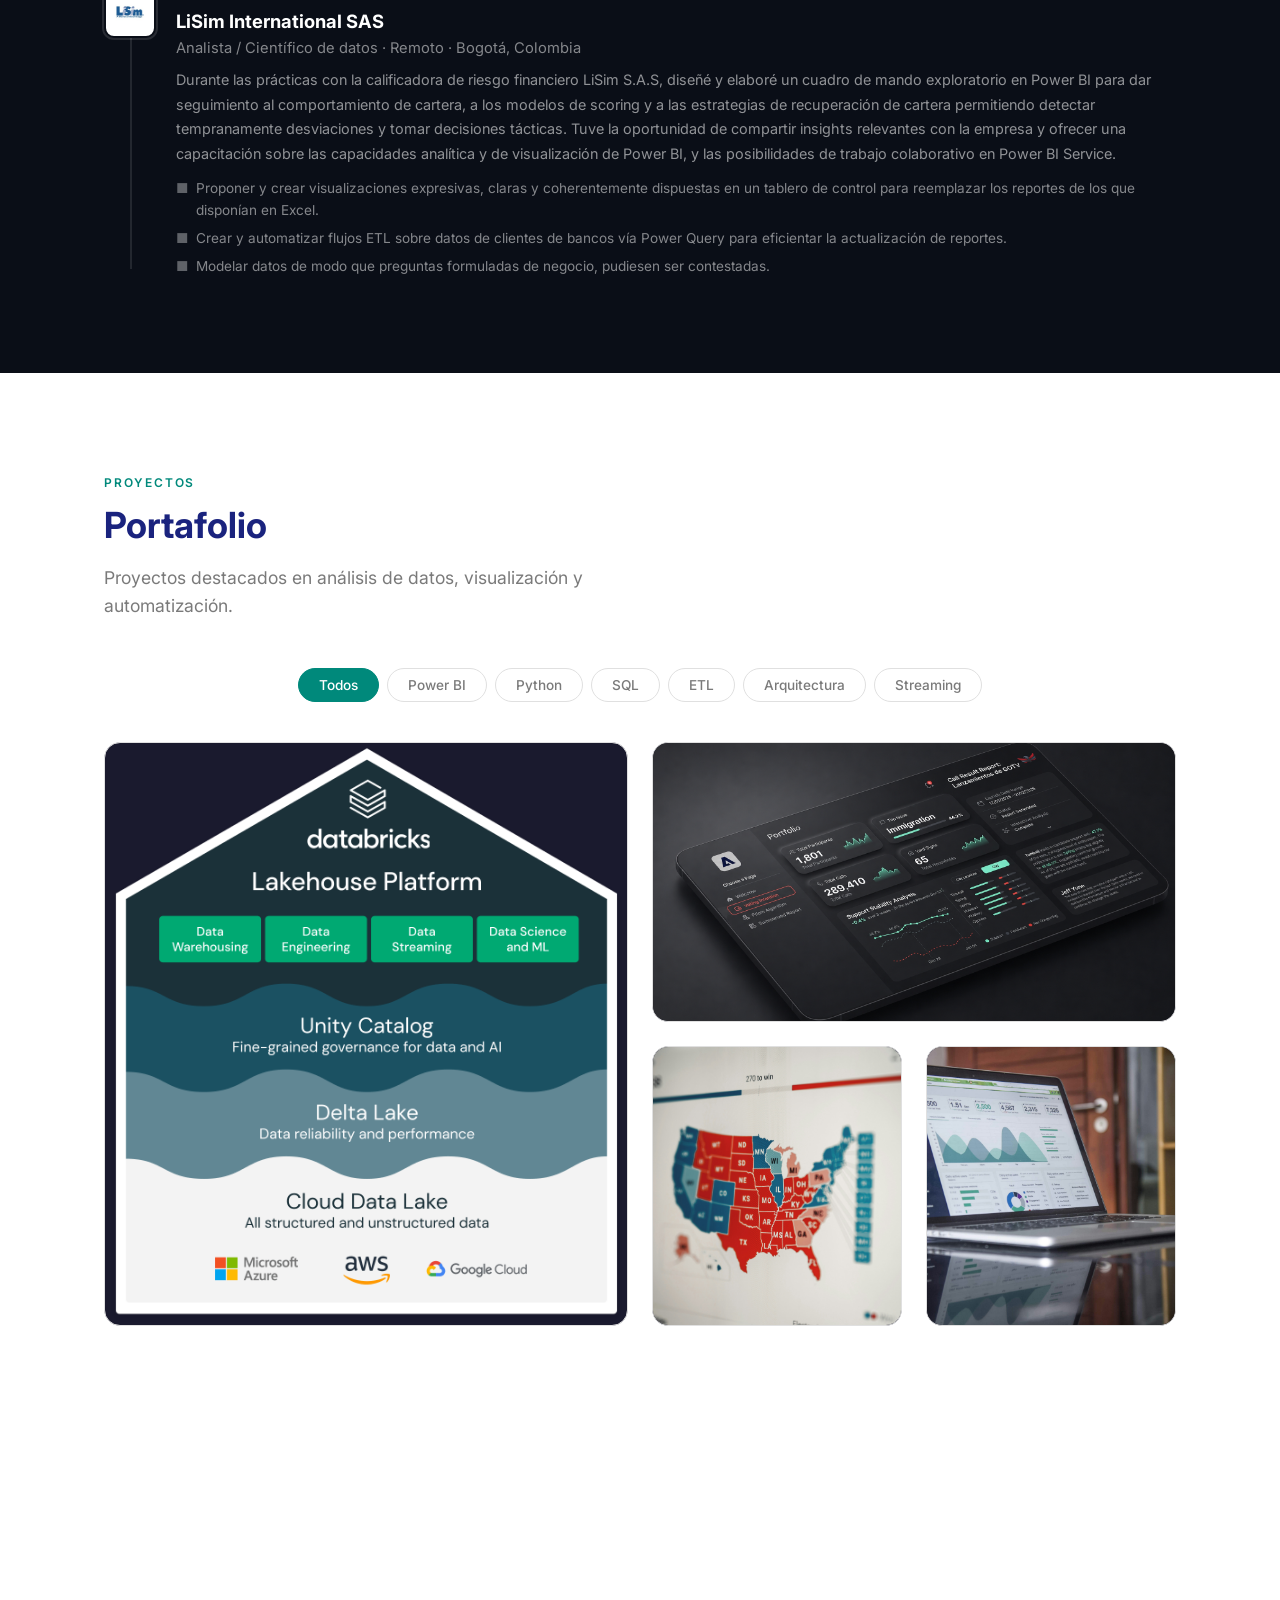
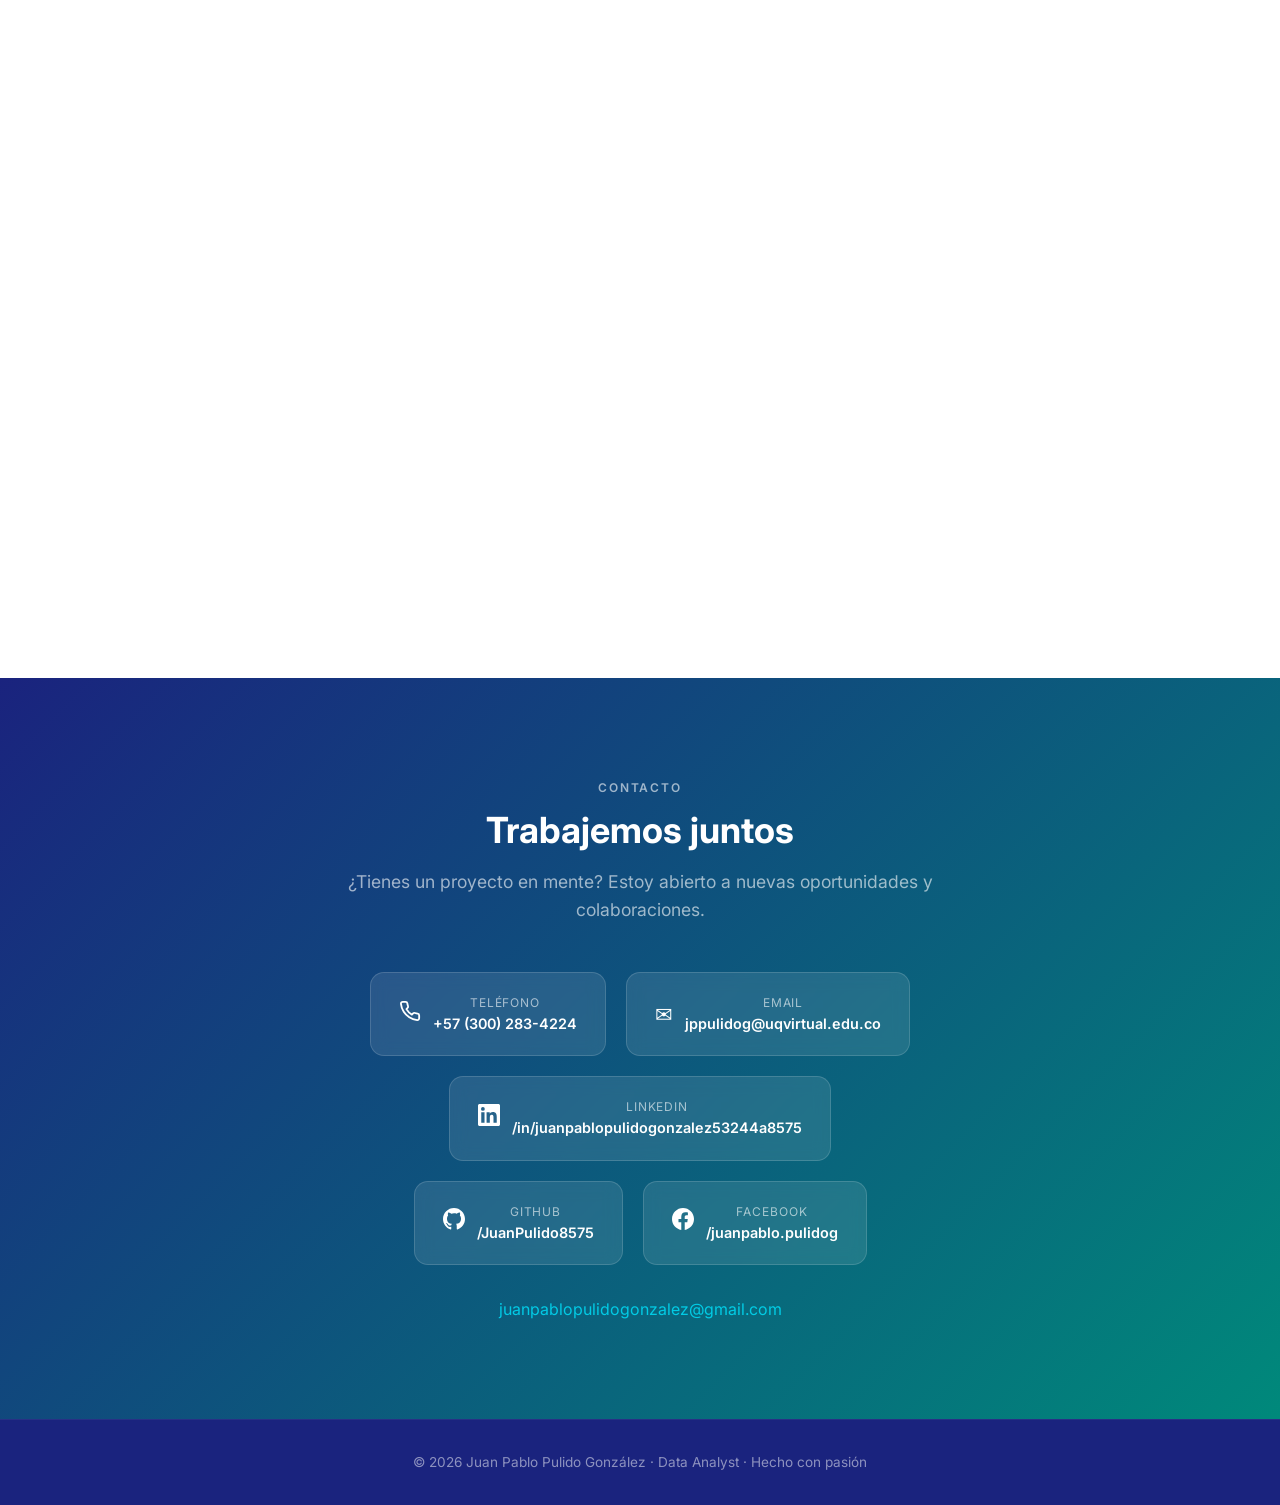
==== commit a70b2a3c: "Add files via upload" ====
--- a/index.html
+++ b/index.html
@@ -670,12 +670,11 @@
             align-items: center;
             justify-content: center;
             box-shadow: 0 0 0 2px rgba(255,255,255,0.12);
-            transition: transform 0.3s, box-shadow 0.3s;
+            transition: transform 0.3s;
             overflow: hidden;
         }
         .timeline-item:hover .timeline-logo {
             transform: scale(1.08);
-            box-shadow: 0 0 0 2px #00E5FF;
         }
         .timeline-logo img {
             width: 100%;
@@ -1239,6 +1238,7 @@
                     <a href="#tech-stack">Stack Tecnológico</a>
                     <a href="#experience">Experiencia</a>
                     <a href="#portfolio">Portafolio</a>
+                    <a href="#about">Acerca de mí</a>
                     <!-- mobile-only actions -->
                     <div class="mobile-only" style="display:flex;flex-direction:column;gap:12px;padding-top:8px;border-top:1px solid rgba(255,255,255,0.08);">
                         <button class="nav-icon-btn" id="langToggleMobile" aria-label="Cambiar idioma" style="display:flex;gap:8px;color:rgba(255,255,255,0.7);padding:8px 0;justify-content:flex-start;">
@@ -1616,6 +1616,136 @@
         </div>
     </section>
 
+    <!-- ===== ACERCA DE MÍ ===== -->
+    <section class="section about-section" id="about">
+        <div class="container">
+            <div class="about-split fade-up">
+                <div class="about-image">
+                    <div class="about-image-frame">
+                        <img src="images/Perfil/fotografia_4x3_unir.png" alt="Juan Pablo Pulido González" loading="lazy" />
+                    </div>
+                </div>
+                <div class="about-text">
+                    <span class="section-label">Sobre mí</span>
+                    <h2 class="section-title" style="text-align:left;">Acerca de mi trayectoria<br/>profesional y laboral</h2>
+                    <p class="about-summary">
+                        Físico graduado de la Universidad del Quindío, mi trayectoria ha sido todo 
+                        menos convencional. Desde el estudio de sistemas cuánticos hasta el análisis de más de 
+                        17 millones de registros electorales, he recorrido un camino que me llevó a 
+                        sumergirme de lleno en el mundo de los datos. 
+                    </p>
+                    <p class="about-summary">
+                        Hoy soy <strong>analista y científico de datos</strong> con una maestría en Visual Analytics 
+                        &amp; Big Data por la UNIR (España). He trabajado con empresas como 
+                        <strong>ThePoliticalGroup</strong> (análisis de intención de voto) y 
+                        <strong>LiSim International SAS</strong> (scoring crediticio y recuperación de cartera), 
+                        donde combiné mi pensamiento analítico con herramientas como Python, SQL, Power BI, 
+                        Apache Spark y Kafka para transformar datos en decisiones estratégicas.
+                    </p>
+                    <p class="about-summary">
+                        Creo firmemente en el poder de los datos para contar historias y guiar decisiones. 
+                        Mi formación en física me enseñó a modelar fenómenos complejos; mi trabajo en datos 
+                        me permite aplicar esa misma rigurosidad a problemas de negocio.
+                    </p>
+                    <div class="about-cta">
+                        <a href="acerca-de-mi.html" class="btn btn-primary">
+                            Leer historia completa →
+                        </a>
+                    </div>
+                </div>
+            </div>
+        </div>
+    </section>
+
+    <style>
+        /* ===== ABOUT SECTION ===== */
+        .about-section {
+            background: #fff;
+        }
+        .about-split {
+            display: grid;
+            grid-template-columns: 1fr 1.5fr;
+            gap: 64px;
+            align-items: center;
+        }
+        .about-image {
+            display: flex;
+            flex-direction: column;
+            align-items: center;
+        }
+        .about-image-frame {
+            width: 100%;
+            max-width: 360px;
+        }
+        .about-image-frame img {
+            width: 100%;
+            height: auto;
+            display: block;
+        }
+        .about-text {
+            display: flex;
+            flex-direction: column;
+            gap: 16px;
+        }
+        .about-text .section-label {
+            margin-bottom: 4px;
+        }
+        .about-text .section-title {
+            margin-bottom: 4px;
+        }
+        .about-summary {
+            font-size: 1.02rem;
+            line-height: 1.8;
+            color: #5A5A7A;
+            margin: 0;
+        }
+        .about-summary strong {
+            font-weight: 700;
+        }
+        .about-text .section-title {
+            color: inherit;
+            font-weight: 800;
+        }
+        .about-cta {
+            margin-top: 12px;
+        }
+        .about-cta .btn {
+            display: inline-flex;
+            align-items: center;
+            gap: 8px;
+        }
+        .about-cta .btn-primary {
+            background: #00897B;
+            color: #fff;
+        }
+        .about-cta .btn-primary:hover {
+            background: #00695C;
+            transform: translateY(-2px);
+            box-shadow: 0 8px 24px rgba(0,137,123,0.35);
+        }
+        @media (max-width: 900px) {
+            .about-split {
+                grid-template-columns: 1fr;
+                gap: 40px;
+                text-align: center;
+            }
+            .about-image {
+                order: -1;
+            }
+            .about-image-frame {
+                max-width: 260px;
+            }
+            .about-text .section-title {
+                text-align: center !important;
+            }
+            .about-cta {
+                display: flex;
+                justify-content: center;
+            }
+        }
+
+    </style>
+
     <!-- ===== CONTACT ===== -->
     <section class="section contact-bg" id="contact">
         <div class="container contact-inner">
@@ -1729,8 +1859,7 @@
             const roles = [
                 'Data Scientist',
                 'Data Analyst',
-                'BI Developer',
-                'Data Engineer'
+                'BI Developer'
             ];
             let roleIndex = 0;
             let charIndex = 0;
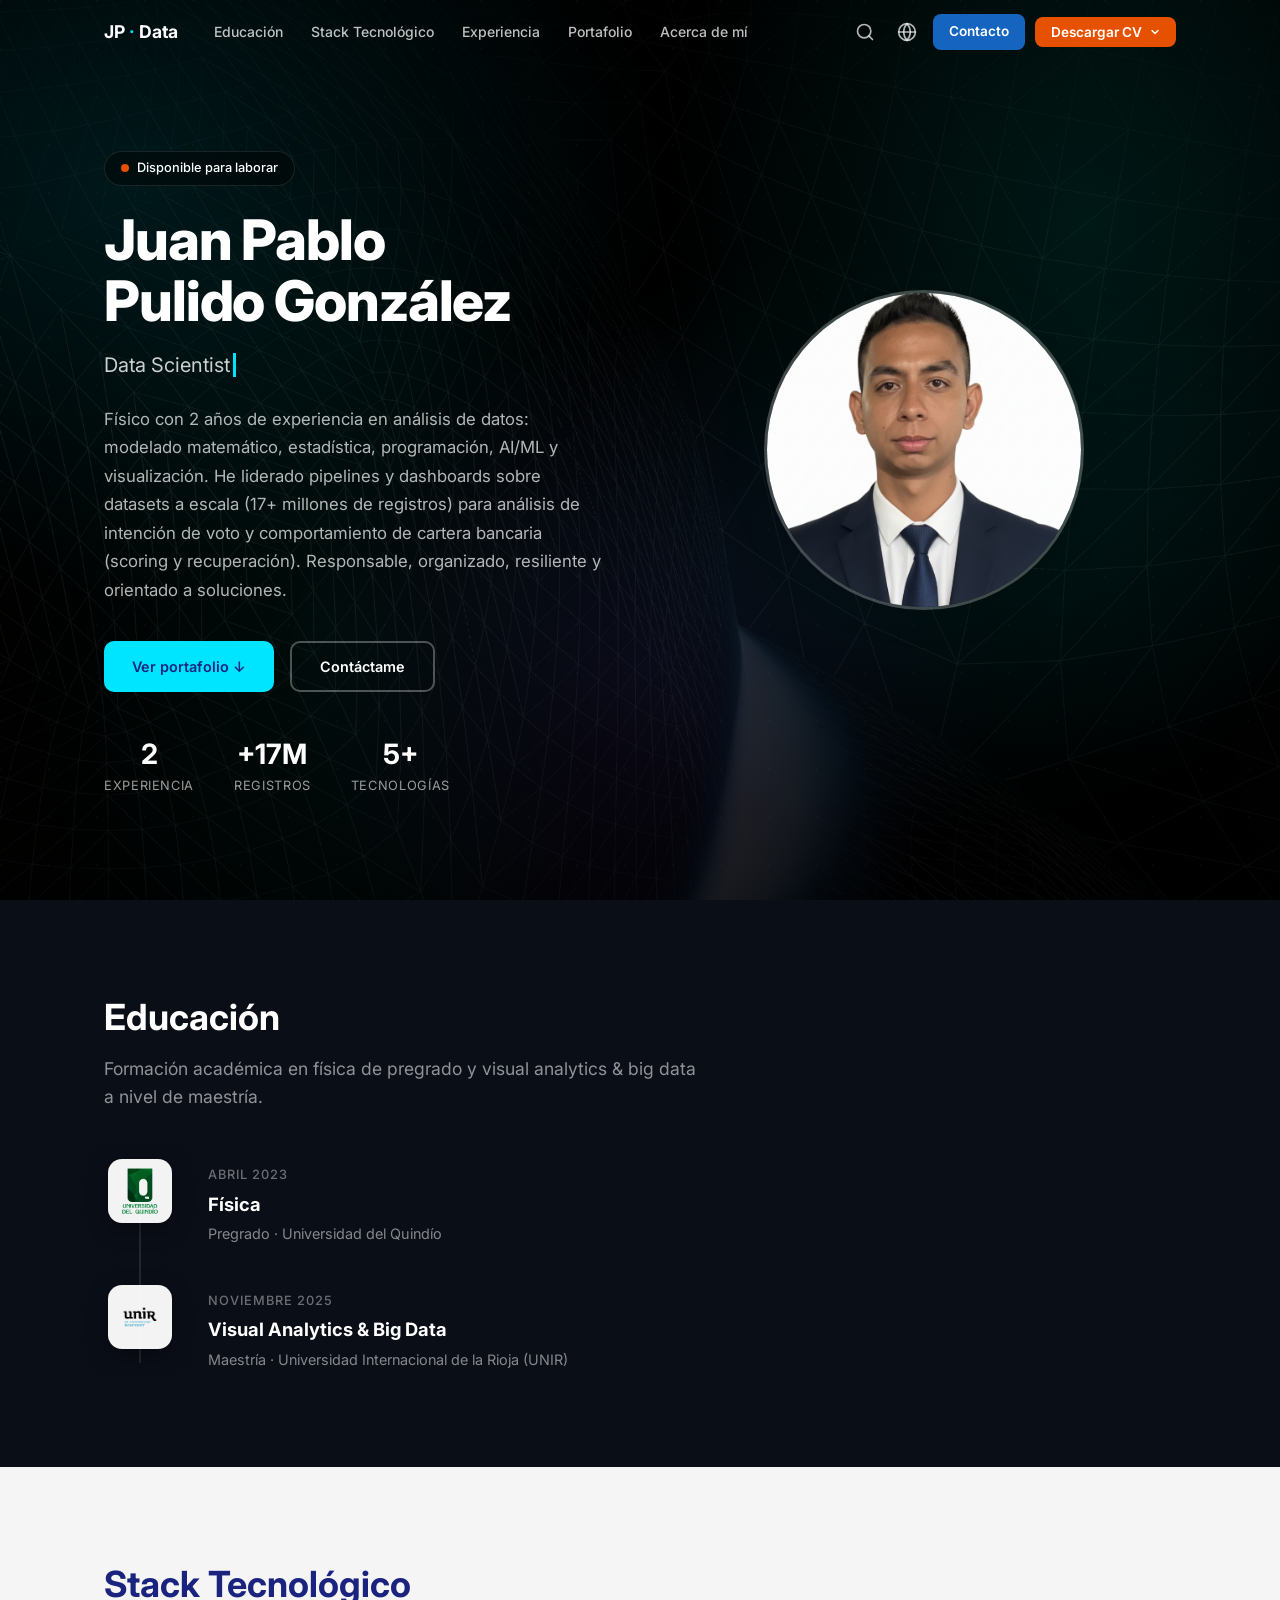
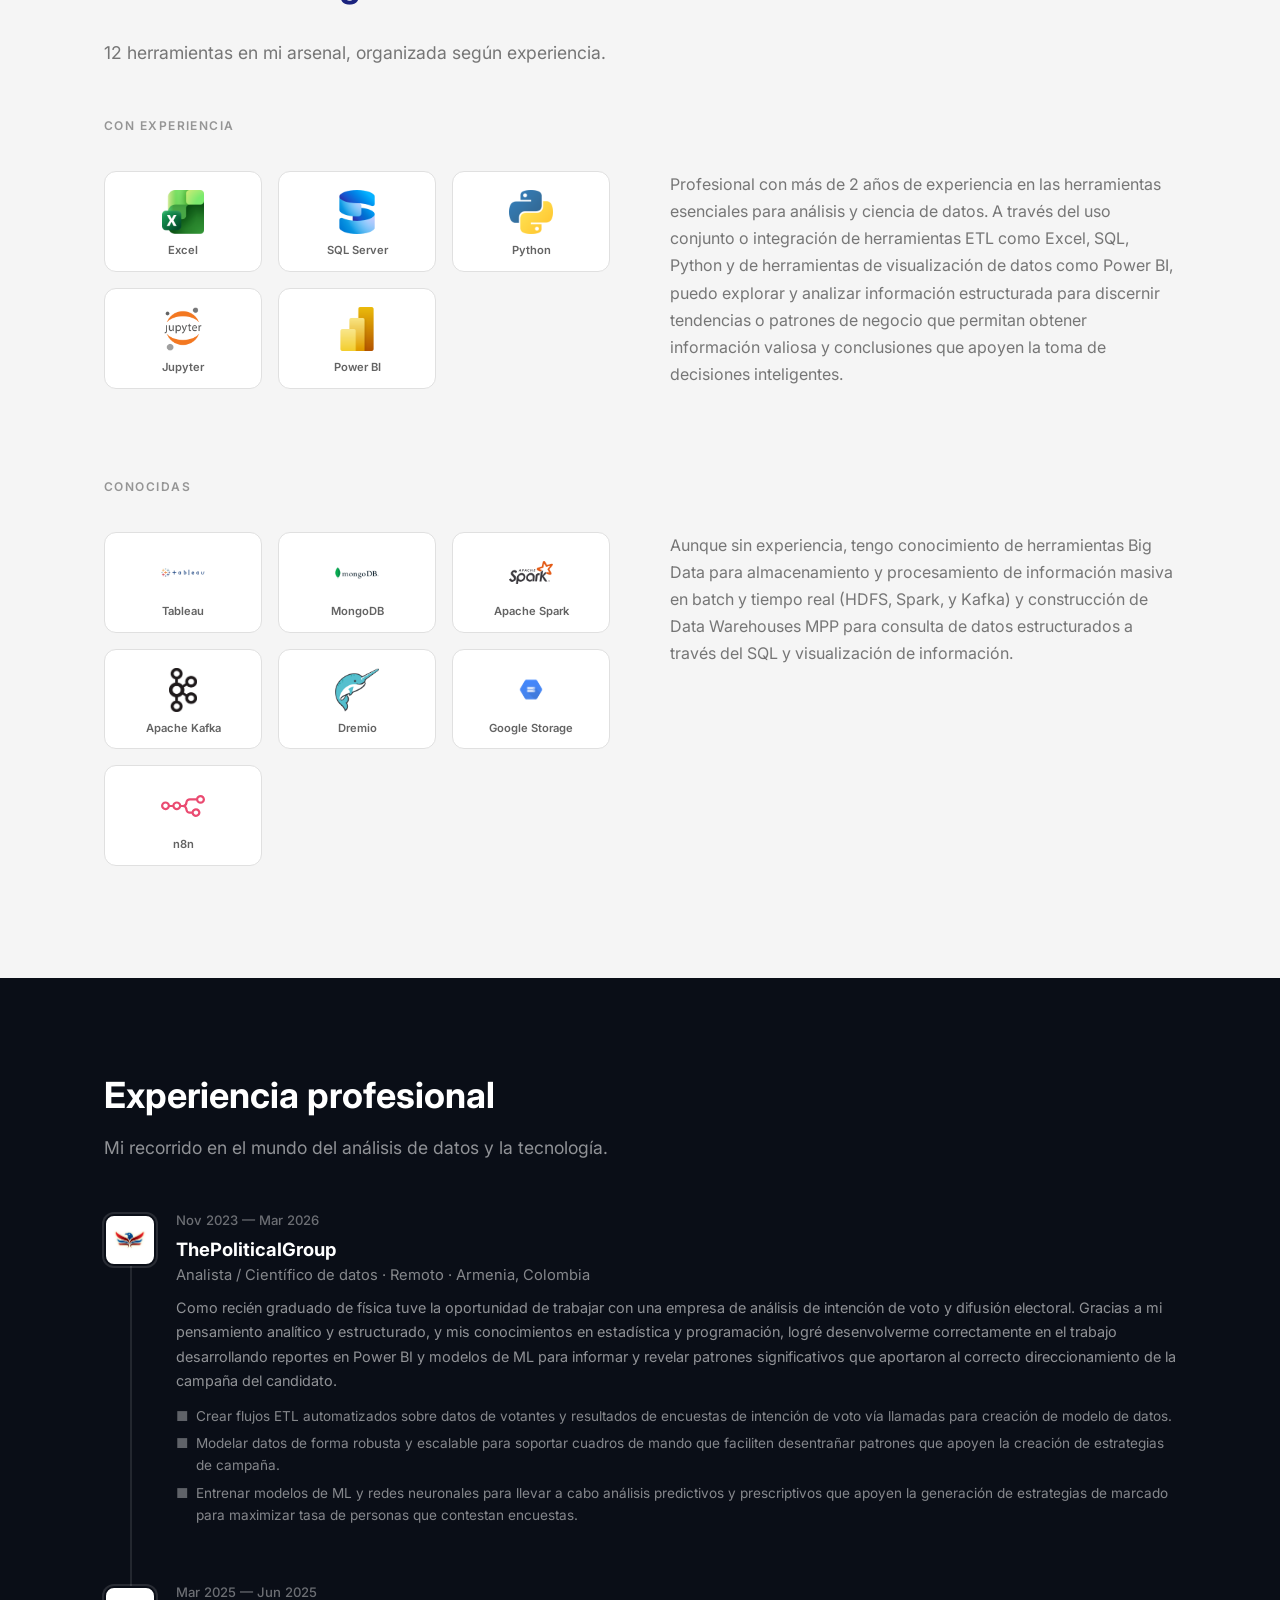
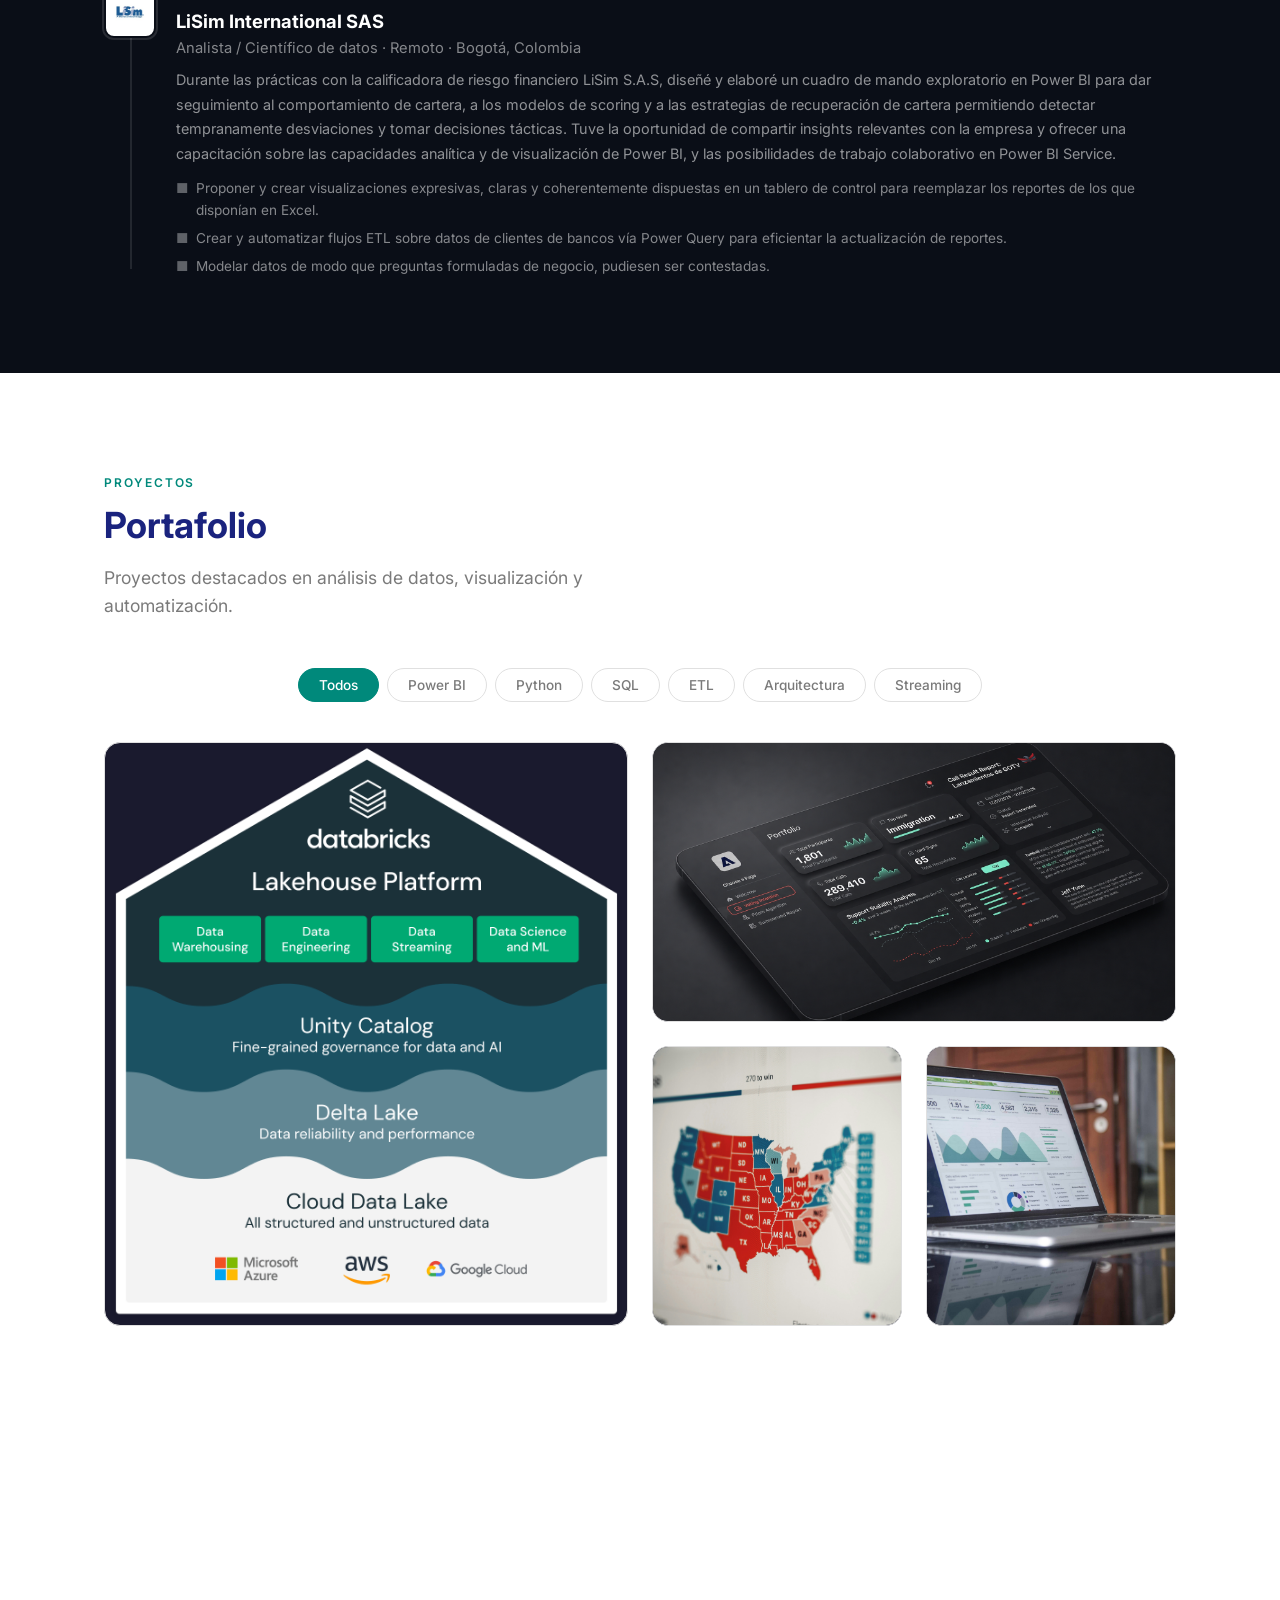
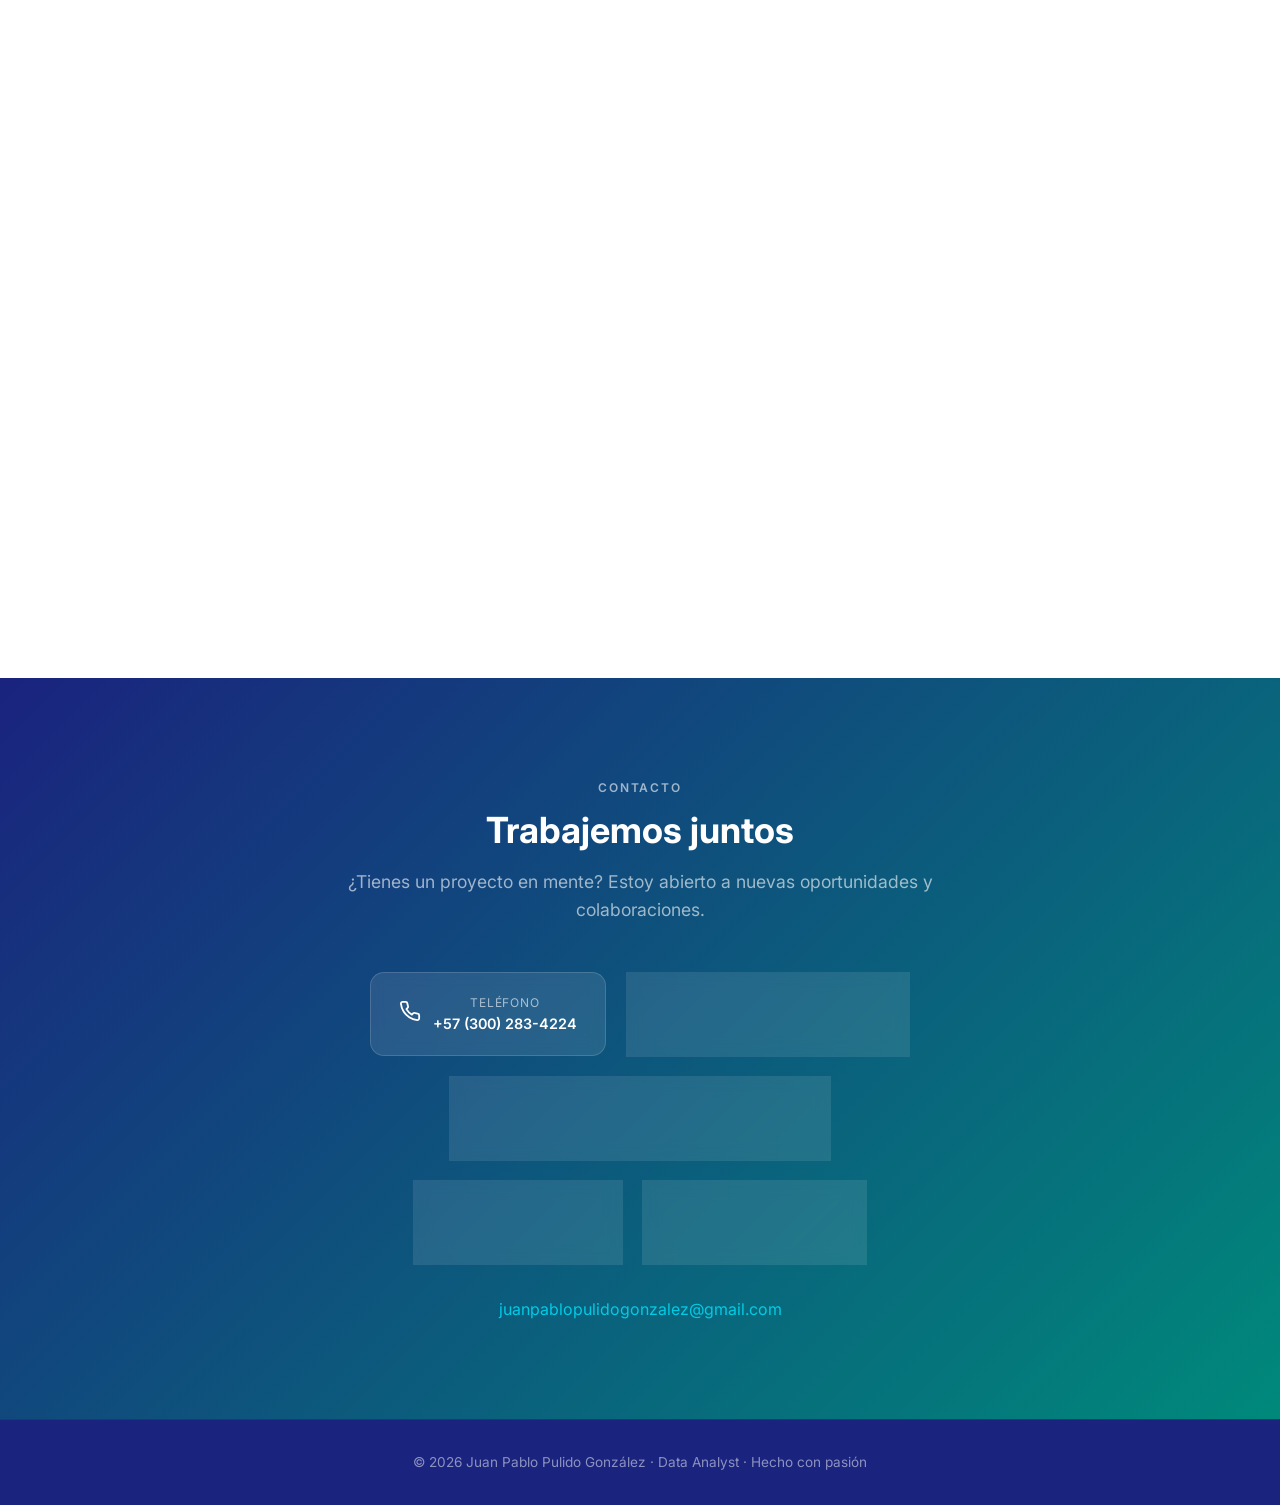
==== commit 8ae70ca8: "Update index.html" ====
--- a/index.html
+++ b/index.html
@@ -1630,7 +1630,7 @@
                     <h2 class="section-title" style="text-align:left;">Acerca de mi trayectoria<br/>profesional y laboral</h2>
                     <p class="about-summary">
                         Físico graduado de la Universidad del Quindío, mi trayectoria ha sido todo 
-                        menos convencional. Desde el estudio de sistemas cuánticos hasta el análisis de más de 
+                        menos convencional. Desde el estudio de sistemas físicos hasta el análisis de más de 
                         17 millones de registros electorales, he recorrido un camino que me llevó a 
                         sumergirme de lleno en el mundo de los datos. 
                     </p>
@@ -2060,4 +2060,4 @@
 
     </script>
 </body>
-</html>+</html>
